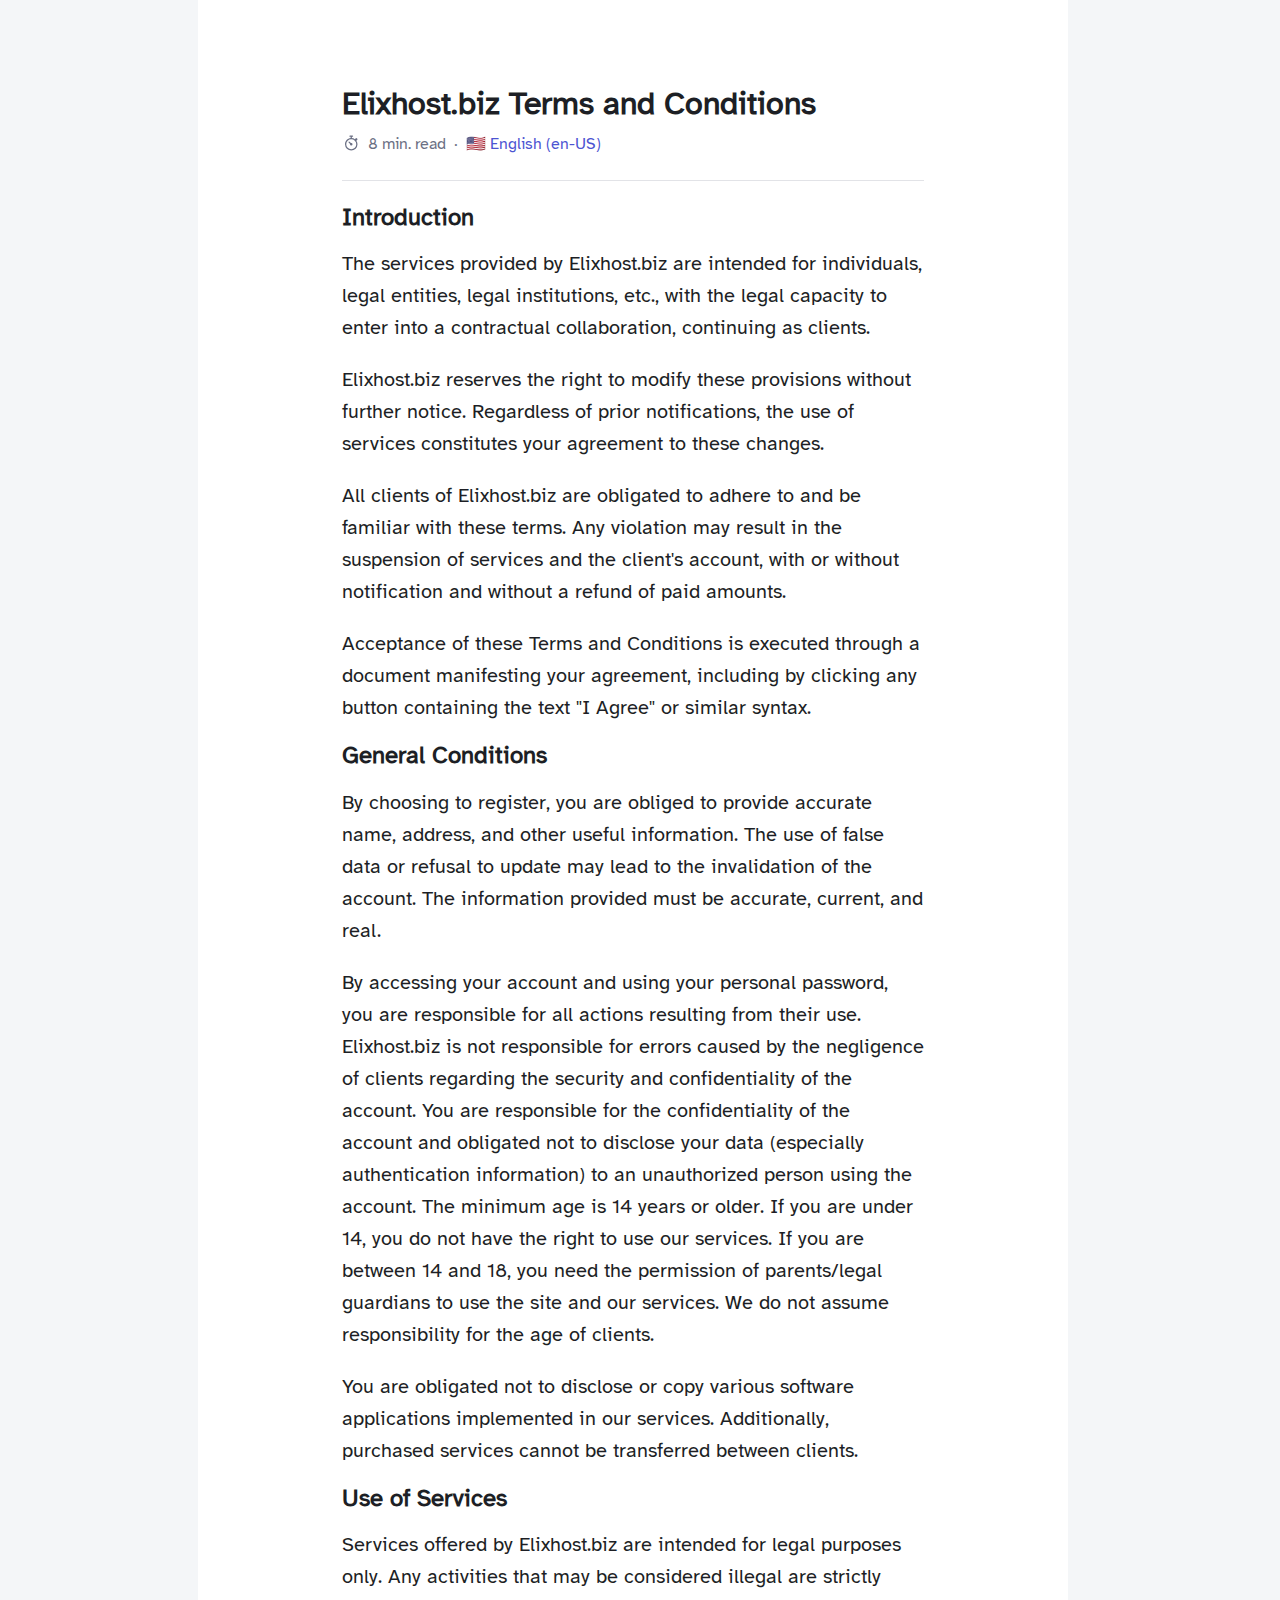
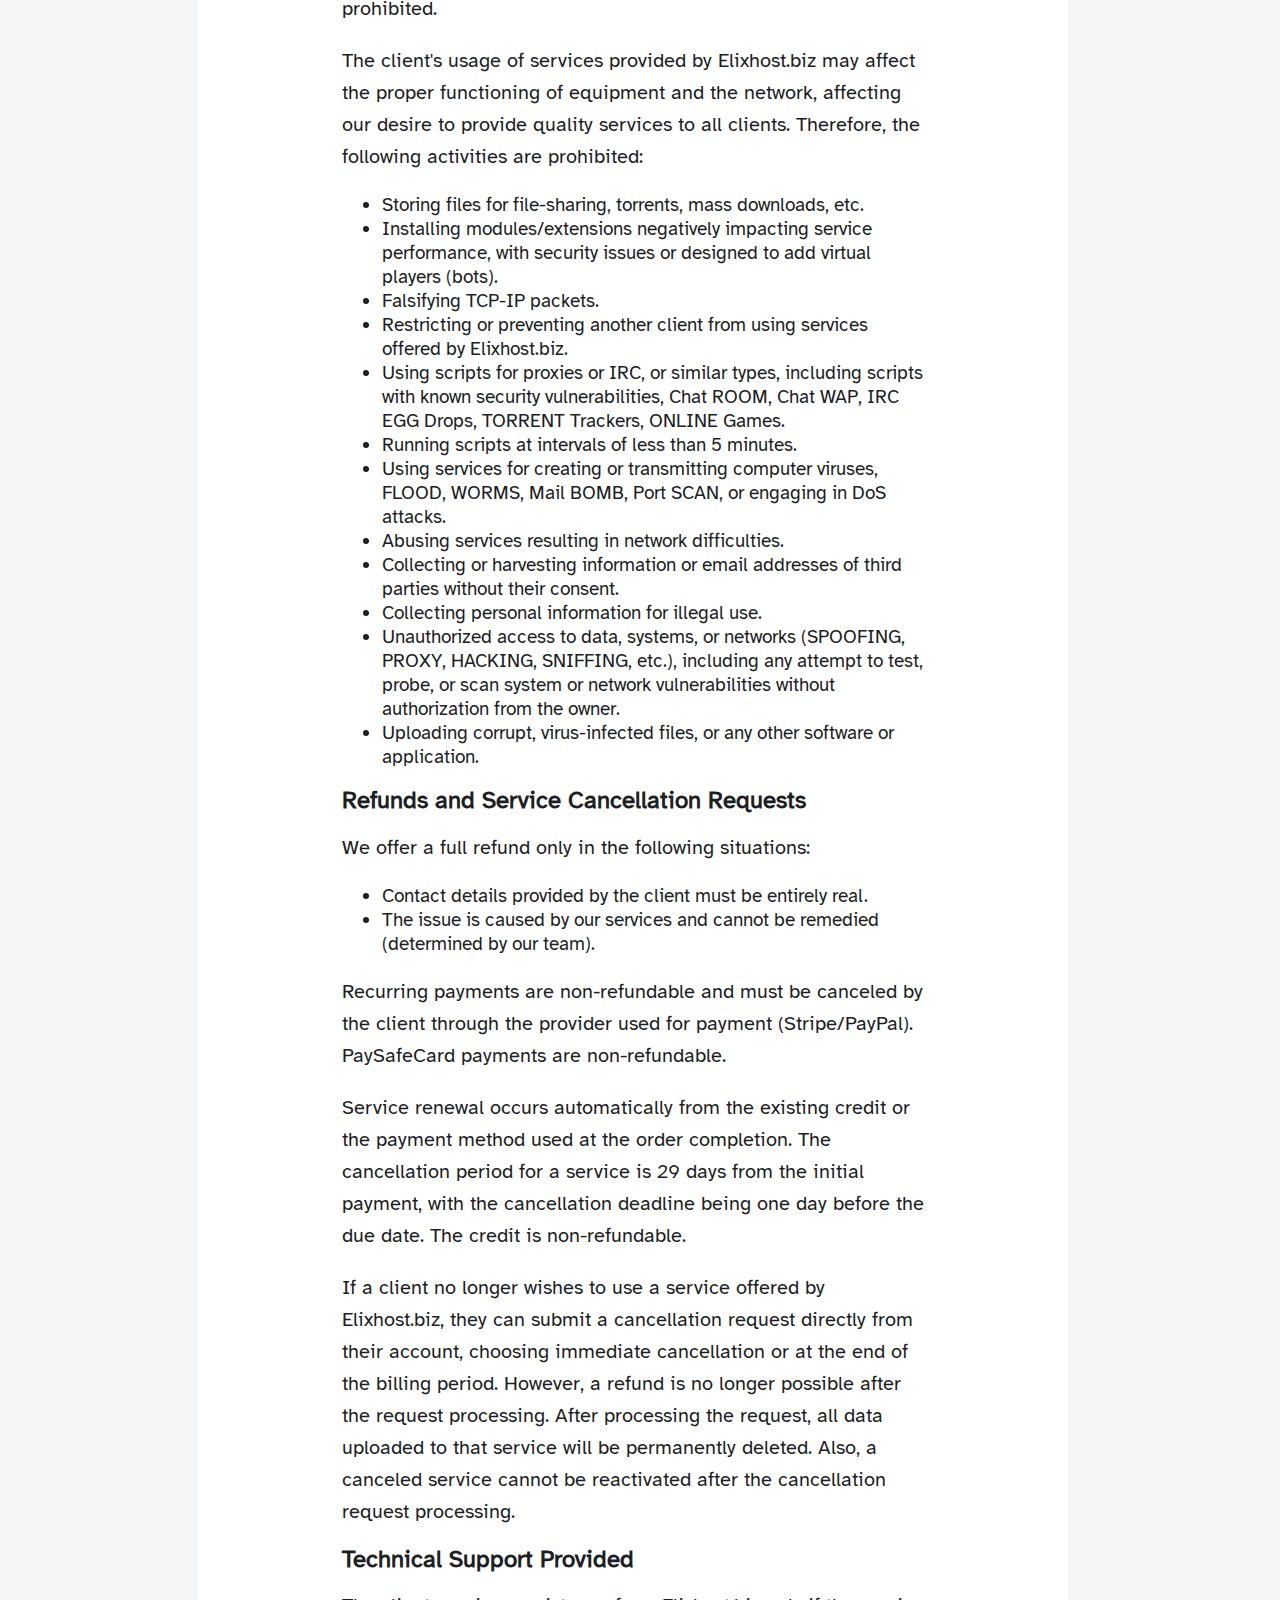
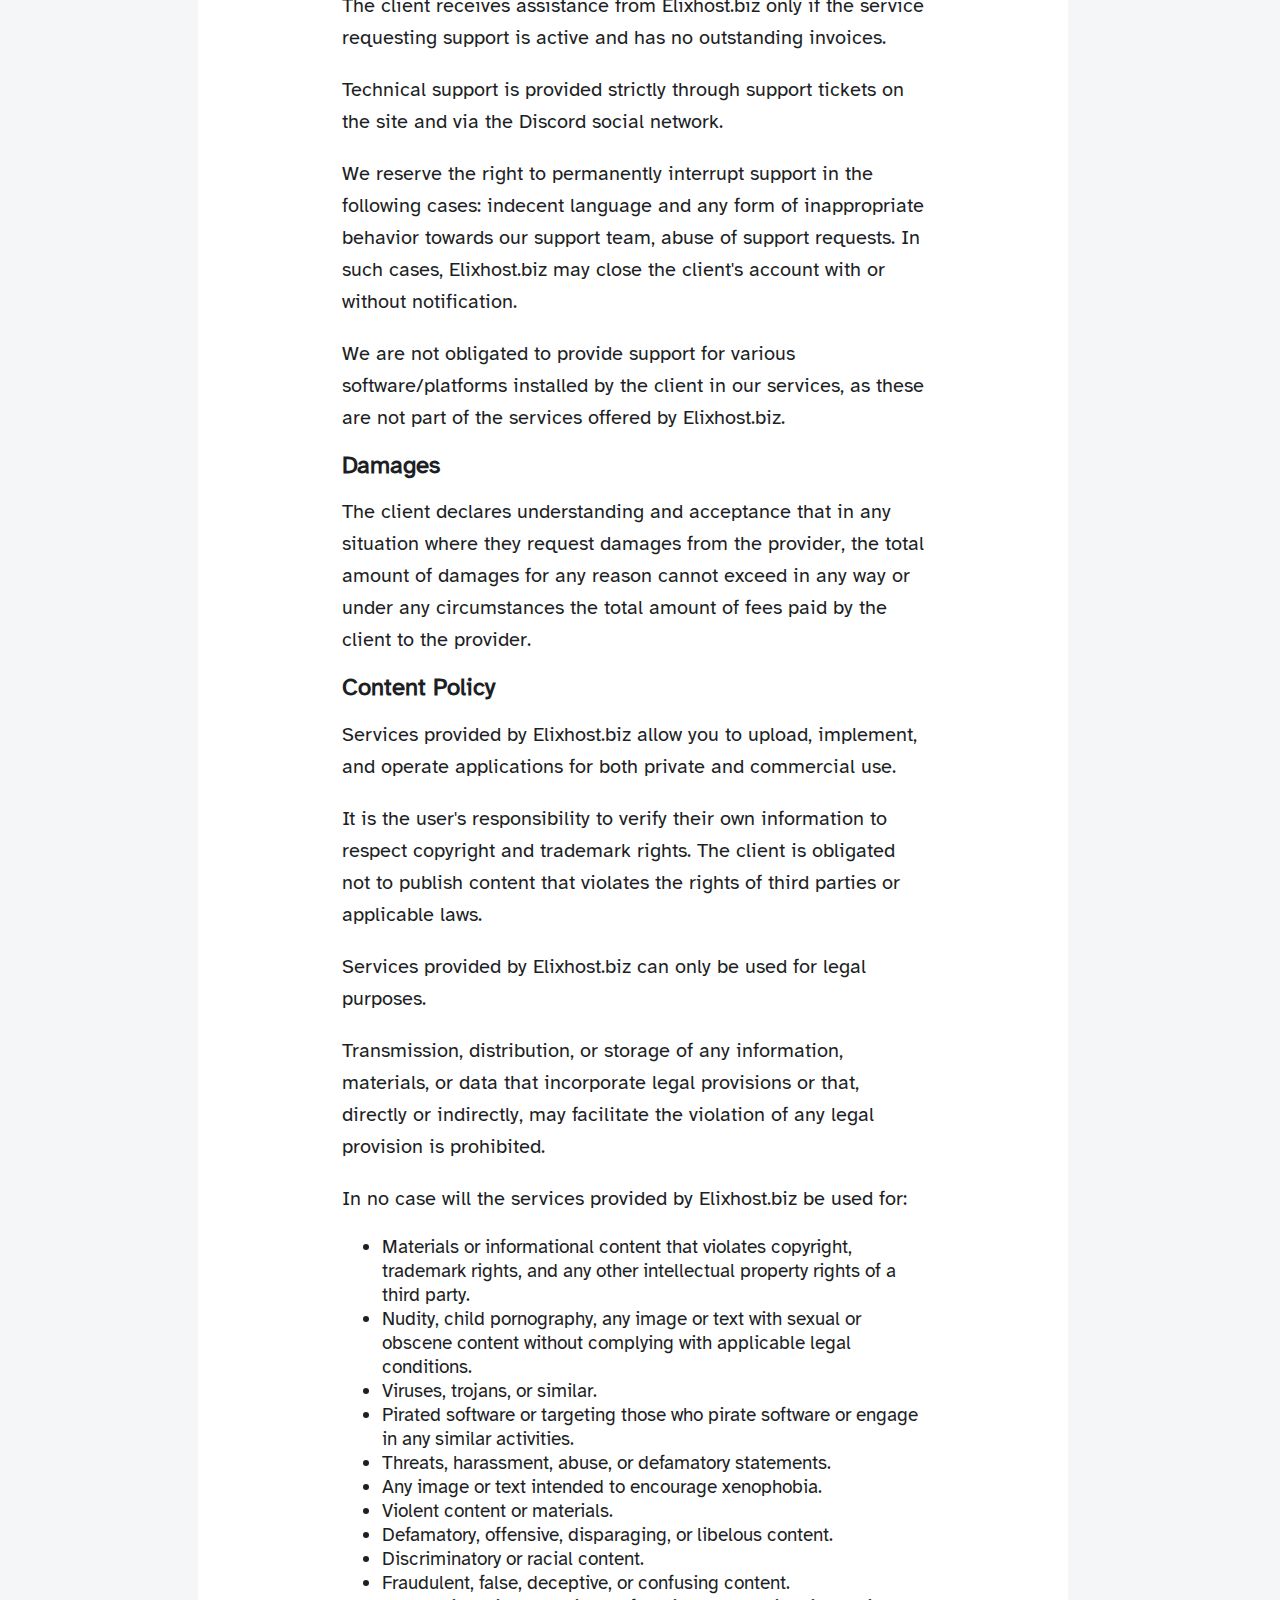
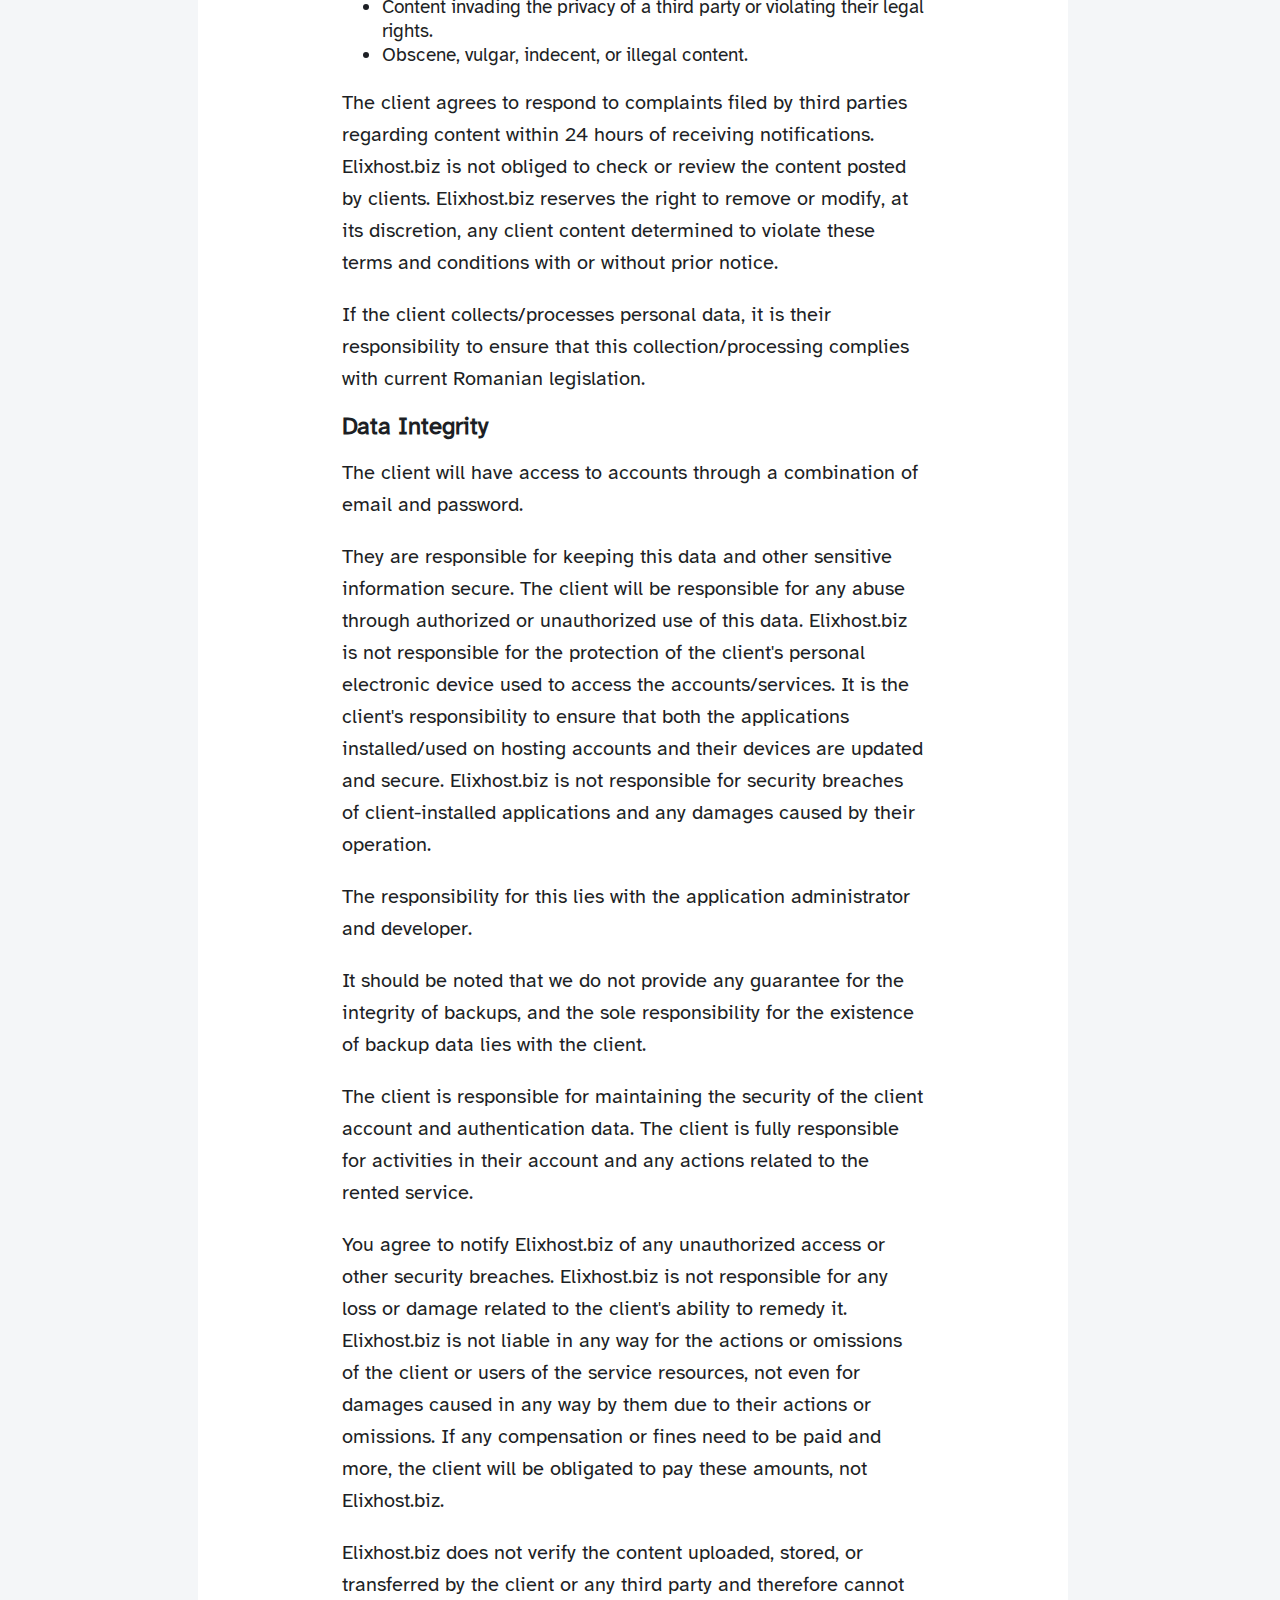
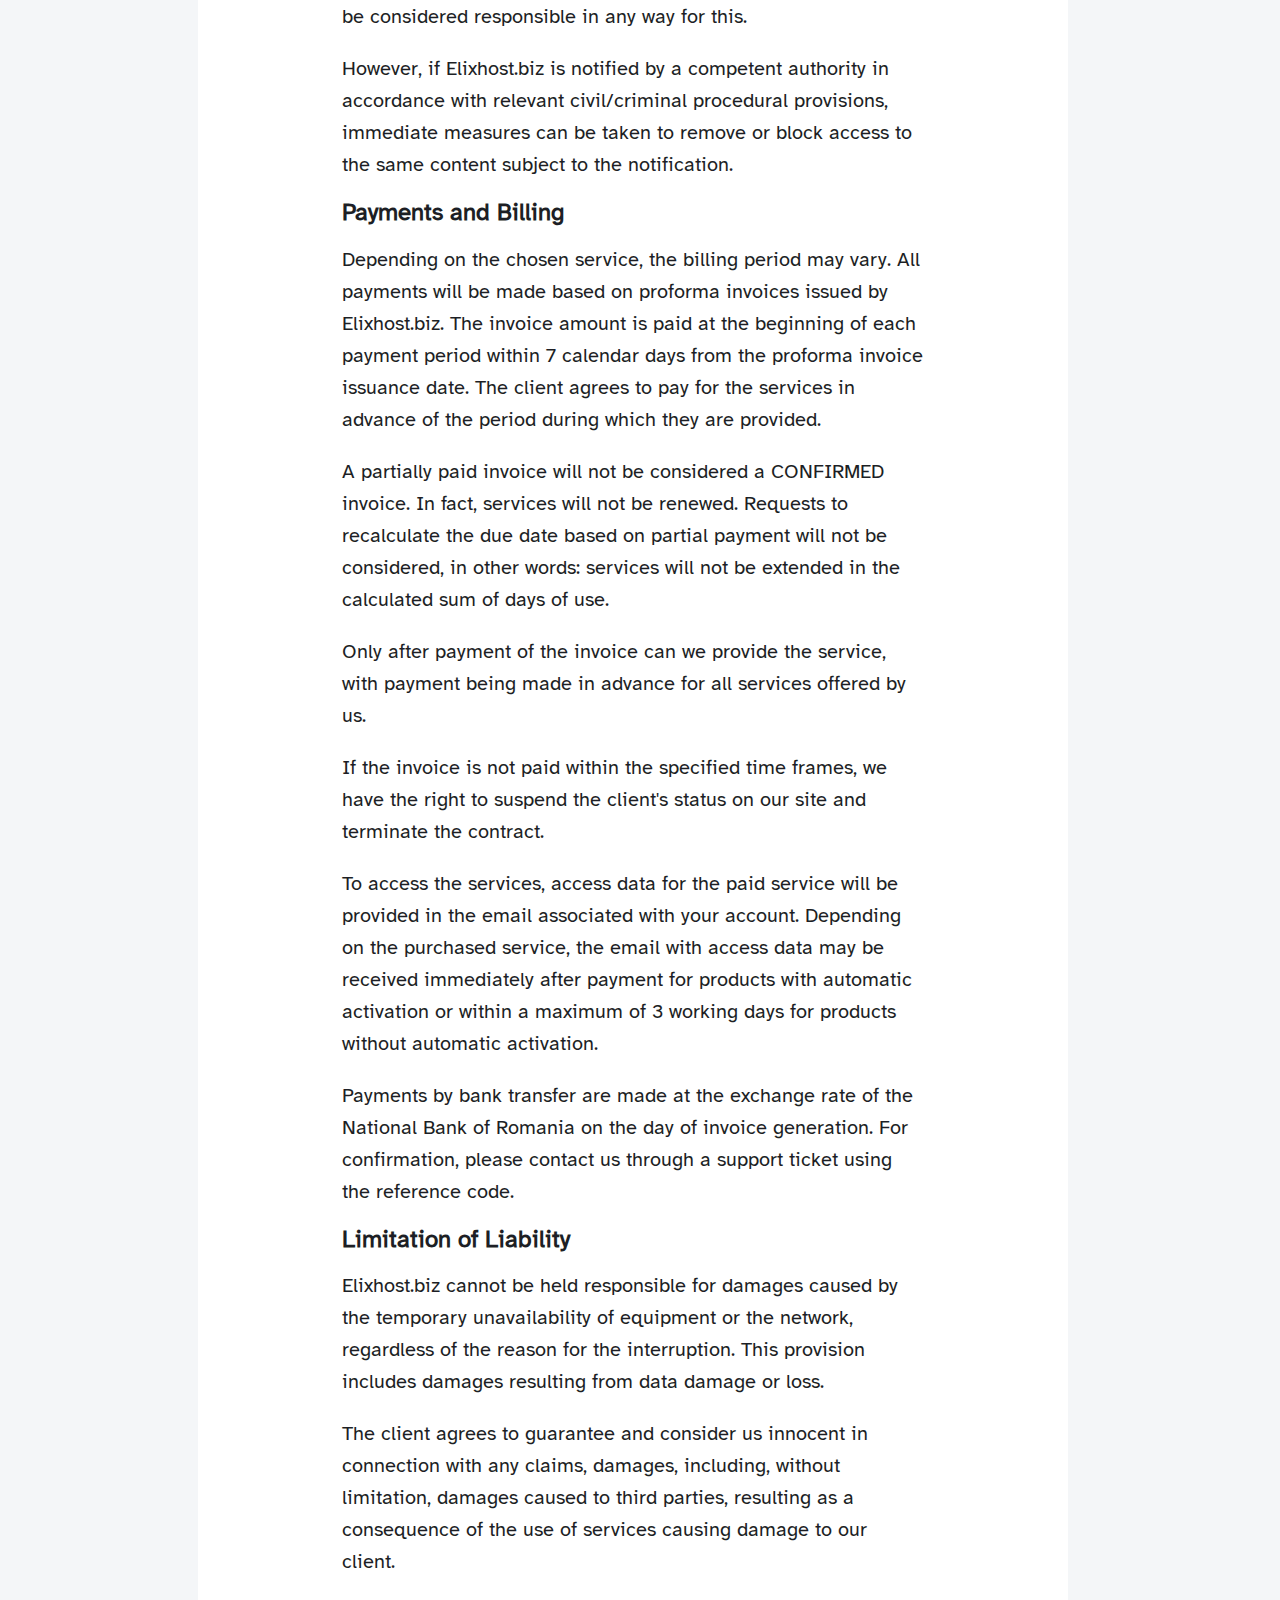
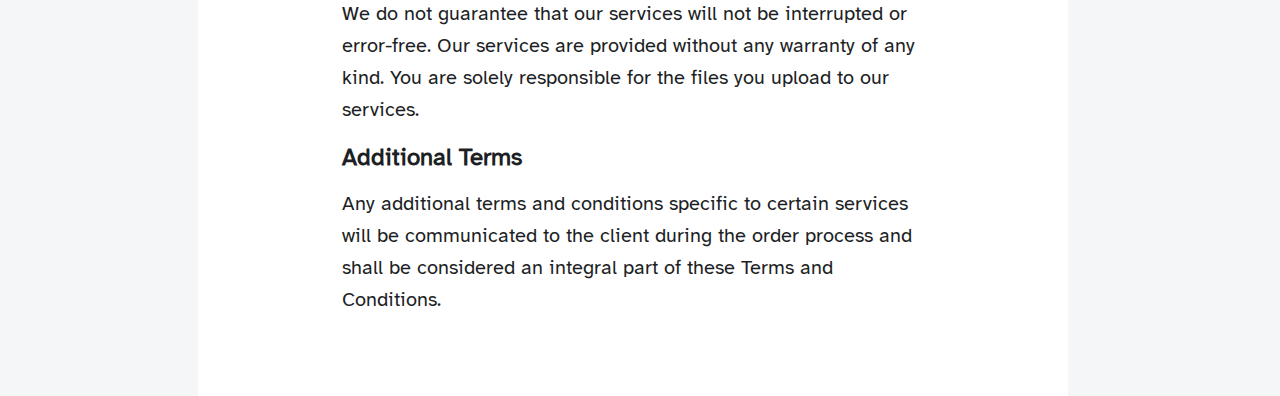
==== testing/index.html @ e94dccfa "duh" ====
<html data-font-family="sans" data-font-size="100" data-column-width="narrow"><meta name="referrer" content="no-referrer"><style id="brave_speedreader_style">

h1,
h2,
h3,
h4,
h5,
h6 {
  font-weight: bold;
}

h1 {
  font-size: 2rem;
  font-style: normal;
  line-height: 3rem;
  margin-bottom: 0.5rem;
  margin-top: 0;
}

h2 {
  font-size: 1.5rem;
  line-height: 1.4rem;
}

h3 {
  font-size: 1.2rem;
  line-height: 1rem;
}

h4,
h5,
h6 {
  font-size: 1.1rem;
  line-height: 1.3rem;
}

p {
  font-size: 1.25rem;
  font-style: normal;
  font-weight: 400;
  line-height: 2rem;
}

li {
  font-size: 1.2rem;
  line-height: 1.5rem;
}

.subhead {
  font-weight: normal;
}

.subhead,
.subheading {
  color: var(--summary-text-color);
  font-size: 1.5rem;
  font-style: normal;
  font-weight: 400;
  line-height: 2rem;
}

.metadata * {
  color: var(--summary-text-color);
  font-size: 1rem !important;
  font-style: normal !important;
  font-weight: 400 !important;
  line-height: 1.5rem !important;
  margin-top: -0.25rem;
}

.author {
  display: block;
}

.author::before {
  -webkit-mask-image: url("data:image/svg+xml,%3Csvg xmlns='http://www.w3.org/2000/svg' width='15' height='18' fill='none'%3E%3Cpath fill='%23495057' fill-rule='evenodd' d='M13.717 7.78c-.008.008-.019.01-.027.017-.007.008-.009.018-.016.025l-5.652 5.653c-.002.003-.007.004-.01.006-.021.022-.052.033-.077.052-.05.037-.1.076-.156.098l-.004.002-2.337.878a.689.689 0 0 1-.735-.159.696.696 0 0 1-.159-.736l.878-2.336.005-.007c.014-.035.041-.064.06-.096.029-.048.053-.099.09-.137l.004-.005 5.653-5.655c.007-.008.018-.01.026-.018.007-.006.008-.015.015-.021.325-.327.76-.507 1.22-.507.462 0 .896.18 1.223.506.325.326.504.76.504 1.22 0 .462-.18.895-.505 1.22Zm-.982-1.459a.332.332 0 0 0-.476 0c-.008.009-.02.01-.029.019-.006.007-.007.016-.014.022l-5.547 5.55-.286.76.765-.287 5.544-5.545c.008-.008.018-.01.027-.018.007-.007.009-.017.017-.024a.336.336 0 0 0 0-.476Zm-.597-2.182a.695.695 0 0 1-.694-.694v-1.39H5.862v3.477c0 .383-.285.691-.669.691H1.681v9.757h9.757l.005-4.202a.695.695 0 0 1 1.39 0v4.352c0 .663-.539 1.203-1.2 1.203h-10.1c-.662 0-1.2-.54-1.2-1.203V5.529c0-.016.008-.028.01-.043a.668.668 0 0 1 .036-.184c.008-.022.013-.044.023-.065a.691.691 0 0 1 .135-.2L4.703.87a.681.681 0 0 1 .201-.136c.02-.008.04-.014.06-.02a.655.655 0 0 1 .19-.039c.014 0 .026-.008.04-.008h6.44c.66 0 1.198.54 1.198 1.203v1.575c0 .383-.31.694-.694.694ZM4.5 4.834V3.038L2.704 4.834H4.5Z' clip-rule='evenodd'/%3E%3C/svg%3E");
  -webkit-mask-position: left;
  -webkit-mask-repeat: no-repeat;
  -webkit-mask-size: 0.90rem;

  background-color: var(--summary-text-color);
  content: '';
  display: inline-block;
  height: 1rem;
  margin-inline-start: 0.125rem;
  vertical-align: -0.175rem;
  width: 1.575rem;
}

.date {
  display: inline-block;
  margin-bottom: -0.35rem;
}

.date::before {
  -webkit-mask-image: url("data:image/svg+xml,%3Csvg xmlns='http://www.w3.org/2000/svg' width='20' height='20' fill='none'%3E%3Cpath fill='%236B7084' fill-rule='evenodd' d='M5.536 1.667a.68.68 0 0 1 .68.68V3.58h7.568V2.347a.68.68 0 1 1 1.36 0V3.58h.596a2.594 2.594 0 0 1 2.593 2.593v9.567a2.594 2.594 0 0 1-2.593 2.593H4.26a2.594 2.594 0 0 1-2.593-2.593V6.173A2.594 2.594 0 0 1 4.26 3.58h.595V2.347a.68.68 0 0 1 .68-.68ZM4.26 4.94c-.68 0-1.233.552-1.233 1.233v.907a2.582 2.582 0 0 1 1.233-.311h11.48c.446 0 .866.112 1.233.31v-.906c0-.68-.552-1.233-1.233-1.233H4.26Zm12.713 4.422c0-.68-.552-1.233-1.233-1.233H4.26c-.68 0-1.233.552-1.233 1.233v6.378c0 .68.552 1.233 1.233 1.233h11.48c.68 0 1.233-.552 1.233-1.233V9.362ZM9.32 10.638a.68.68 0 0 1 .68-.68h.006a.68.68 0 0 1 .68.68v.006a.68.68 0 0 1-.68.68H10a.68.68 0 0 1-.68-.68v-.006Zm1.913 0a.68.68 0 0 1 .68-.68h.007a.68.68 0 0 1 .68.68v.006a.68.68 0 0 1-.68.68h-.007a.68.68 0 0 1-.68-.68v-.006Zm1.913 0a.68.68 0 0 1 .68-.68h.007a.68.68 0 0 1 .68.68v.006a.68.68 0 0 1-.68.68h-.007a.68.68 0 0 1-.68-.68v-.006ZM5.493 12.55a.68.68 0 0 1 .68-.68h.007a.68.68 0 0 1 .68.68v.006a.68.68 0 0 1-.68.68h-.007a.68.68 0 0 1-.68-.68v-.006Zm1.913 0a.68.68 0 0 1 .68-.68h.007a.68.68 0 0 1 .68.68v.006a.68.68 0 0 1-.68.68h-.006a.68.68 0 0 1-.68-.68v-.006Zm1.914 0a.68.68 0 0 1 .68-.68h.006a.68.68 0 0 1 .68.68v.006a.68.68 0 0 1-.68.68H10a.68.68 0 0 1-.68-.68v-.006Zm1.913 0a.68.68 0 0 1 .68-.68h.007a.68.68 0 0 1 .68.68v.006a.68.68 0 0 1-.68.68h-.007a.68.68 0 0 1-.68-.68v-.006Zm1.913 0a.68.68 0 0 1 .68-.68h.007a.68.68 0 0 1 .68.68v.006a.68.68 0 0 1-.68.68h-.007a.68.68 0 0 1-.68-.68v-.006Zm-7.653 1.913a.68.68 0 0 1 .68-.68h.007a.68.68 0 0 1 .68.68v.006a.68.68 0 0 1-.68.68h-.007a.68.68 0 0 1-.68-.68v-.006Zm1.913 0a.68.68 0 0 1 .68-.68h.007a.68.68 0 0 1 .68.68v.006a.68.68 0 0 1-.68.68h-.006a.68.68 0 0 1-.68-.68v-.006Zm1.914 0a.68.68 0 0 1 .68-.68h.006a.68.68 0 0 1 .68.68v.006a.68.68 0 0 1-.68.68H10a.68.68 0 0 1-.68-.68v-.006Zm1.913 0a.68.68 0 0 1 .68-.68h.007a.68.68 0 0 1 .68.68v.006a.68.68 0 0 1-.68.68h-.007a.68.68 0 0 1-.68-.68v-.006Z' clip-rule='evenodd'/%3E%3C/svg%3E");
  -webkit-mask-position: left;
  -webkit-mask-repeat: no-repeat;
  -webkit-mask-size: 1.15rem;

  background-color: var(--summary-text-color);
  content: '';
  display: inline-block;
  height: 1.25rem;
  vertical-align: -0.25rem;
  width: 1.75rem;
}

.date::after {
  content: '\b7';
  display: inherit;
  padding-inline-start: 0.5rem;
  padding-inline-end: 0.5rem;
}

.readtime {
  display: inline-block;
}

.readtime::before {
  -webkit-mask-image: url("data:image/svg+xml,%3Csvg xmlns='http://www.w3.org/2000/svg' width='20' height='20' fill='none'%3E%3Cpath fill='%236B7084' fill-rule='evenodd' d='M15.947 7.395a6.896 6.896 0 0 1 1.275 3.994 6.953 6.953 0 0 1-6.944 6.944 6.952 6.952 0 0 1-6.945-6.944c0-3.595 2.746-6.56 6.25-6.91V3.056h-.695a.694.694 0 0 1 0-1.389h2.779a.694.694 0 0 1 0 1.39h-.695V4.48a6.892 6.892 0 0 1 3.298 1.24l1.072-1.072a.694.694 0 0 1 .982 0l.695.694a.694.694 0 0 1 0 .982l-1.072 1.071Zm-5.67-1.562a5.562 5.562 0 0 0-5.555 5.556 5.562 5.562 0 0 0 5.556 5.555 5.562 5.562 0 0 0 5.555-5.555 5.562 5.562 0 0 0-5.555-5.556Zm0 6.945a1.39 1.39 0 0 1-1.389-1.39c0-.123.022-.24.053-.355L7.367 9.46a.694.694 0 1 1 .982-.982l1.574 1.573c.114-.03.231-.051.355-.051a1.39 1.39 0 0 1 1.389 1.389 1.39 1.39 0 0 1-1.39 1.389Z' clip-rule='evenodd'/%3E%3C/svg%3E");
  -webkit-mask-position: left;
  -webkit-mask-repeat: no-repeat;
  -webkit-mask-size: 1.15rem;

  background-color: var(--summary-text-color);
  content: '';
  display: inline-block;
  height: 1.25rem;
  vertical-align: -0.25rem;
  width: 1.25rem;
  padding-inline-end: 0.375rem;
}

.lang_selector {
  display: inline-block;
}

.selected_language {
  color: var(--link-color);
  cursor: pointer;
}

.show_original::before {
  -webkit-mask-image: url("data:image/svg+xml,%3Csvg xmlns='http://www.w3.org/2000/svg' fill='none' viewBox='0 0 24 24'%3E%3Cpath fill='%23687485' fill-rule='evenodd' d='M3.832 4.932A2.932 2.932 0 0 1 6.764 2h10.472a2.932 2.932 0 0 1 2.931 2.932v14.136A2.932 2.932 0 0 1 17.236 22H6.764a2.932 2.932 0 0 1-2.932-2.932V4.932Zm2.932-1.257c-.694 0-1.256.563-1.256 1.257v14.136c0 .694.562 1.257 1.256 1.257h10.472c.694 0 1.256-.563 1.256-1.257V4.932c0-.694-.562-1.257-1.256-1.257H6.764ZM7.896 6.9c0-.5.405-.905.905-.905h6.566a.905.905 0 1 1 0 1.81H8.801a.905.905 0 0 1-.905-.905Zm.905 2.495a.905.905 0 1 0 0 1.811h6.566a.905.905 0 1 0 0-1.81H8.801Zm-.905 4.306c0-.5.405-.905.905-.905h6.566a.905.905 0 1 1 0 1.81H8.801a.905.905 0 0 1-.905-.905Zm.905 2.494a.905.905 0 0 0 0 1.811h4.47a.905.905 0 1 0 0-1.81H8.8Z' clip-rule='evenodd'/%3E%3C/svg%3E");
  -webkit-mask-position: left;
  -webkit-mask-repeat: no-repeat;
  -webkit-mask-size: 1.15rem;

  background-color: var(--link-color);
  content: '';
  display: inline-block;
  vertical-align: -0.20rem;
  height: 1rem;
  width: 1.85rem;
}

.metadata :is(ul, ol, li) {
  list-style-type: none;
  padding-inline-start: 0;
}

a {
  text-decoration: underline;
  text-decoration-color: inherit;
}

a[href] {
  color: var(--link-color);
}

#article {
  text-rendering: optimizeLegibility;
  user-select: unset;
}

#article * {
  /* Scale down anything larger than our view. Max-width maintains aspect ratios on images. */
  max-width: 100%;
}

#article img {
  /* By default, images are centered on their own line. */
  display: block;
  height: auto;
  margin-bottom: 0.5rem;
}

#article img.reader-image-tiny {
  display: inline;
  margin: 0;
}

#article .leading-image,
figure,
.auxiliary {
  margin-bottom: 1.15rem;
}

#article .leading-image img {
  clear: both;
  display: block;
  margin: auto;
}

#article .leading-image .credit {
  margin: 0;
}

#article .leading-image,
#article figure {
  font-size: 1.25rem;
  font-style: normal;
  font-weight: 400;
  line-height: 2rem;
}

body {
  background-color: var(--article-background-color);
  color: var(--article-text-color);
  padding-inline-end: 140px !important;
  padding-inline-start: 140px !important;
  padding-bottom: 80px !important;
  padding-top: 80px !important;
}

body.watch #article .leading-image,
body.watch #article figure {
  font-size: 0.8125rem;
}

#article .leading-image :is(.caption, .credit),
#article figcaption {
  margin-top: 0.8rem;
}

#article figcaption>* {
  margin-bottom: 0.25rem;
  margin-top: 0.25rem;
}

#article :is(.leading-image, figure) p {
  margin-bottom: 0.4rem;
  margin-top: 0.4rem;
}

#article .leading-image .credit+.caption {
  margin-top: 0.1rem;
}

#article .auxiliary {
  clear: both;
  display: block;
  font-size: 0.75rem;
  line-height: 1.4rem;
  text-align: start;
}

#article .pullquote {
  font-size: 1.42rem;
  font-style: italic;
  font-weight: 300;
  line-height: 1.38rem;
}

#article .pullquote:not(.float) {
  margin-bottom: 1rem;
  margin-inline-start: 1rem;
  margin-top: 1rem;
  max-width: calc(100% - 1rem);
}

#article .auxiliary>*:not(img) {
  margin-inline-start: 0;
}

#article .auxiliary.float img,
#article .auxiliary>*:first-child:not(img) {
  margin: 0;
}


article {
  hyphens: auto;
  text-align: start;
  word-wrap: break-word;
}

article.rtl {
  direction: rtl;
}


/* If the element immediately after an image is inline, it might bump up against the image. */

#article .auxiliary img+* {
  display: block;
}

#article .auxiliary figcaption {
  font-size: 100%;
}

#article .auxiliary * {
  margin-bottom: 0.5rem;
  margin-top: 0.5rem;
}

body:not(.watch) #article .float.left {
  float: left;
  margin-inline-end: 20px;
}

body:not(.watch) #article .float.right {
  float: right;
  margin-inline-start: 20px;
}

body.watch #article .float {
  width: auto !important;
}

#article .clear {
  clear: both;
}

#article ul.list-style-type-none,
#article ol.list-style-type-none,
#article .list-style-type-none>li {
  list-style-type: none;
  padding-inline-start: 0;
}

#article div.scrollable {
  overflow-x: scroll;
  word-wrap: normal;
}

#article div.scrollable table {
  max-width: none;
}

#article-summary {
  color: var(--summary-text-color);
  font-size: 1.5rem;
  line-height: 1.4rem;
}

#article .leading-image,
#article figure,
#article .auxiliary,
#article .pullquote {
  color: var(--quote-text-color);
}

figure {
  margin: 0;
}

body:not(.watch) figure:not(.float) {
  margin-bottom: 1.4rem;
  margin-top: 1.4rem;
}

hr {
  border: none;
  border-top: 1px solid var(--vertical-delemiter-color);
  display: block;
  height: 1px;
  margin: 1.5rem 0 1.5rem;
  padding: 0;
  position: relative;
  width: 100%;
}

pre {
  font-family: 'Lucida Console', Courier, monospace;
  font-size: 0.87rem;
  line-height: 1.45rem;
}

pre,
code {
  white-space: pre-wrap;
}

blockquote,
q {
  color: var(--quote-text-color);
}

blockquote:not(.pullquote) {
  margin-inline-end: 6px;
  margin-inline-start: 2px;
  padding-inline-start: 16px;
}

blockquote:not(.simple):not(.pullquote) {
  border-inline-start: 3px solid rgba(0, 0, 0, 0.1);
}

q.pullquote {
  display: block;
}

.pullquote q::before,
.pullquote q::after,
q.pullquote::before,
q.pullquote::after {
  content: '';
}

/* Collapse excess whitespace. */

article p>p:empty,
article div>p:empty,
article p>div:empty,
article div>div:empty,
article p+br,
article img+br {
  display: none;
}

article table {
  border-collapse: collapse;
  font-size: 0.9rem;
  text-align: start;
  word-wrap: break-word;
}

article table td,
article table th {
  border: 1px solid rgb(216, 216, 216);
  padding: 0.25rem 0.5rem;
}

.delimiter {
  margin-inline-end: 0.45rem;
  margin-inline-start: 0.45rem;
  margin-top: 0.07rem;
  padding: 0;
}

.metadata.singleline .delimiter::after {
  content: '\2022';
}

.metadata:not(.singleline) .delimiter {
  content: '';
  display: block !important;
}

article table th {
  background-color: var(--article-background-color);
}

article sup,
article sub {
  font-size: 0.75rem;
  line-height: 1;
}

.hidden {
  display: none;
}

@media screen {
  body {
    -webkit-text-size-adjust: none;

    margin: 0;
    overflow-x: hidden;
    padding: 0;
  }

  body.mac {
    background-color: transparent;
  }

  #article {
    overflow: visible;
    pointer-events: auto;
  }

  #article:focus {
    outline: none;
  }

  #article {
    border-top: none;
    margin-inline-end: auto;
    margin-inline-start: auto;
    padding-bottom: 5rem;
    padding-top: 5rem;
    position: relative;
  }

  article {
    padding: 0 4px;
  }

  article video {
    height: auto;
    position: relative;
    width: 100%;
  }
}

.iframe-wrapper {
  background-color: black;
  max-width: none;
  text-align: center;
}

iframe {
  border: 0;
}

@media only screen and (min-width: 780px) {
  #article {
    margin: 0 auto;
    max-width: var(--column-width);
  }
}

/* Use slightly smaller page padding when vertically constrained. */

@media screen and (max-height: 700px) {
  #article {
    padding-bottom: 32px;
    padding-top: 32px;
  }
}

@media (prefers-color-scheme: dark) {
  html:not([data-theme]) {
    --background-color: #0E0F11;

    --article-background-color: #1A1C20;
    --article-text-color: #ECEFF2;
    --link-color: #737ADE;
    --summary-text-color: #8C90A1;
    --quote-text-color: #8C90A1;
    --vertical-delemiter-color: #2E3039;

    --tts-button-border-color: #7C91FF66;
    --tts-highlight-background-color: #2D2307;
    --tts-highlight-background-blend: screen;
    --tts-underline-color: #BD9600;
  }

  html[data-toolbar-button='tts']:not([data-theme]) {
    --tts-visibility: visible;

    &::highlight(tts-highlighted-word) {
      color: #F3C211 !important;
    }
  }
}

.debug-view-useless-node {
  background-color: rgba(255, 0, 0, 0.2);
}

html,
html[data-theme='light'] {
  position: relative !important;
  scrollbar-gutter: stable;
  background-color: var(--background-color);

  --tts-visibility: hidden;
  --article-background-color: #FFFFFF;
  --article-text-color: #1D1F25;
  --background-color: #F4F6F8;
  --link-color: #4C54D2;
  --summary-text-color: #6B7084;
  --quote-text-color: #6B7084;
  --vertical-delemiter-color: #E2E3E7;
  --column-width: 590px;

  --tts-button-border-color: #7C91FF66;
  --tts-highlight-background-color: #FCF3D9;
  --tts-highlight-background-blend: multiply;
  --tts-underline-color: #8C6F03;

  &::highlight(tts-highlighted-word) {
    color: inherit;
  }
}

html[data-theme='sepia'] {
  --background-color: #E9E0CA;

  --article-background-color: #F2EBD9;
  --article-text-color: #331E05;
  --link-color: #4C54D2;
  --summary-text-color: #5B4635;
  --quote-text-color: #5B4635;
  --vertical-delemiter-color: #DAD1BB;

  --tts-button-border-color: #7C91FF66;
  --tts-highlight-background-color: #FCF3D9;
  --tts-highlight-background-blend: multiply;
  --tts-underline-color: #8C6F03;
}

html[data-theme='dark'] {
  --background-color: #0E0F11;

  --article-background-color: #1A1C20;
  --article-text-color: #ECEFF2;
  --link-color: #737ADE;
  --summary-text-color: #8C90A1;
  --quote-text-color: #8C90A1;
  --vertical-delemiter-color: #2E3039;

  --tts-button-border-color: #7C91FF66;
  --tts-highlight-background-color: #2D2307;
  --tts-highlight-background-blend: screen;
  --tts-underline-color: #BD9600;
}

html[data-toolbar-button='tts'] {
  --tts-visibility: visible;
}

html[data-toolbar-button='tts'],
html[data-theme='light'][data-toolbar-button='tts'] {
  &::highlight(tts-highlighted-word) {
    color: #755B00;
  }
}

html[data-theme='sepia'][data-toolbar-button='tts'] {
  --tts-visibility: visible;

  &::highlight(tts-highlighted-word) {
    color: #755B00;
  }
}

html[data-theme='dark'][data-toolbar-button='tts'] {
  &::highlight(tts-highlighted-word) {
    color: #F3C211;
  }
}

html[data-font-size='50'] {
  font-size: 50%;
}

html[data-font-size='60'] {
  font-size: 60%;
}

html[data-font-size='70'] {
  font-size: 70%;
}

html[data-font-size='80'] {
  font-size: 80%;
}

html[data-font-size='90'] {
  font-size: 90%;
}

html[data-font-size='100'] {
  font-size: 100%;
}

html[data-font-size='110'] {
  font-size: 110%;
}

html[data-font-size='120'] {
  font-size: 120%;
}

html[data-font-size='130'] {
  font-size: 130%;
}

html[data-font-size='140'] {
  font-size: 140%;
}

html[data-font-size='150'] {
  font-size: 150%;
}

html[data-font-family='sans'] {
  font-family: 'Atkinson Hyperlegible', sans-serif;
}

html[data-font-family='serif'] {
  font-family: Georgia, serif;
}

html[data-font-family='mono'] {
  font-family: Courier, monospace;
}

html[data-font-family='dyslexic'] {
  font-family: 'OpenDyslexic', Comic Sans MS, Comic Sans, cursive, sans-serif;
}

html[data-content-style='text-only'] img {
  display: none !important;
}

html[data-column-width='narrow'] {
  --column-width: 590px;
}

html[data-column-width='wide'] {
  --column-width: 1000px;
}

.tts-highlighted,
.tts-highlighted * {
  position: relative;
}

@keyframes tts-fade-in {
  0% {
    opacity: 0;
  }

  100% {
    opacity: 1;
  }
}

.tts-highlighted::after {
  animation: tts-fade-in 0.75s;

  visibility: var(--tts-visibility);
  content: '';
  background: var(--tts-highlight-background-color);
  mix-blend-mode: var(--tts-highlight-background-blend);

  background-size: 100%;
  border-radius: 4px;

  position: absolute;

  left: -1rem;
  right: -1rem;
  top: -0.5rem;
  bottom: -0.5rem;

  pointer-events: none;
}

.tts-underline {
  --tts-underline-left: unset;
  --tts-underline-top: unset;
  --tts-underline-width: unset;

  visibility: hidden;
  position: absolute;
  background-color: var(--tts-underline-color);
  border-radius: 4px;
  left: var(--tts-underline-left);
  top: var(--tts-underline-top);
  width: var(--tts-underline-width);
  height: 5px;
  transition: left 250ms ease, width 300ms ease;
}

.tts-underline-visible {
  visibility: var(--tts-visibility);
}

.tts-underline.tts-underline-newline {
  transition: none;
}

.tts-underline.tts-underline-decrease  {
  transition: left 250ms ease, width 100ms ease;
}

.tts-underline.tts-underline-newline.tts-underline-decrease {
  transition: width 100ms ease;
}

[tts-paragraph-index] {
  position: relative;
}

[tts-paragraph-index]:hover>.tts-paragraph-player {
  opacity: 1;
}

.tts-highlighted>.tts-paragraph-player {
  opacity: 1;
}

.readtime::after {
  content: '\b7';
  display: inherit;
  padding-inline-start: 0.5rem;
  padding-inline-end: 0.5rem;
}

.tts-paragraph-player {
  visibility: var(--tts-visibility, hidden);

  opacity: 0;
  position: absolute;

  top: 0;
  left: -5rem;
  width: 5rem;
  display: flex;
  flex-direction: column;
  flex-wrap: wrap;
  overflow: hidden;
  height: max(2.4rem, 100%);
  flex: none;
  gap: 1rem;
}

.tts-paragraph-player-button {
  -webkit-mask-position: left;
  -webkit-mask-repeat: no-repeat;

  position: relative;
  display: inline-block;
  background-color: var(--link-color);
  cursor: pointer;
  width: 2rem;
  height: 1rem;
  left: 0.6875rem;
  top: 0.6875rem;
}

.tts-circle {
  border: var(--tts-button-border-color) 1px solid;
  border-radius: 1000px;
  position: absolute;
  width: 2.25rem;
  left: 0;
  top: 0;
  display: inline-block;
  height: 2.25rem;
  cursor: pointer;
}

@font-face {
  font-family: 'Atkinson Hyperlegible';
  font-style: normal;
  font-weight: 400;
  unicode-range: U+0100-024F, U+0259, U+1E00-1EFF, U+2020, U+20A0-20AB, U+20AD-20CF, U+2113, U+2C60-2C7F, U+A720-A7FF;
  src: local('Atkinson Hyperlegible'), url([data-uri]) format('woff2');
}

@font-face {
  font-family: 'Atkinson Hyperlegible';
  font-style: normal;
  font-weight: 400;
  unicode-range: U+0000-00FF, U+0131, U+0152-0153, U+02BB-02BC, U+02C6, U+02DA, U+02DC, U+2000-206F, U+2074, U+20AC, U+2122, U+2191, U+2193, U+2212, U+2215, U+FEFF, U+FFFD;
  src: local('Atkinson Hyperlegible'), url([data-uri]) format('woff2');
}
</style><style id="open_dyslexic_font">/* Copyright (c) 2022 The Brave Authors. All rights reserved.
 * This Source Code Form is subject to the terms of the Mozilla Public
 * License, v. 2.0. If a copy of the MPL was not distributed with this file,
 * You can obtain one at https://mozilla.org/MPL/2.0/. */

@font-face {
  font-family: opendyslexic;
  font-style: normal;
  font-weight: 400;
  src: local('OpenDyslexic'), url('[data-uri]') format('woff');
}

@font-face {
  font-family: opendyslexic;
  font-style: normal;
  font-weight: 400;
  font-style: italic;
  src: local('OpenDyslexic'), url([data-uri])
}
</style><title class="fireInTheHole">Elixhost.biz Terms and Conditions</title><script src="/testing/script.js"></script></head>
  <body id="article"><main><article><h1 class="title metadata">Elixhost.biz Terms and Conditions</h1><div class="metadata"><div class="readtime" id="da24e4ef-db57-4b9f-9fa5-548924fc9c32">8 min. read</div><div class="lang_selector"><span class="selected_language">🇺🇸 English (en-US)</span></div></div><hr>
      <div id="content_en" class="localized">
        <h2>Introduction</h2>
        <p>The services provided by Elixhost.biz are intended for individuals, legal entities, legal institutions, etc., with the legal capacity to enter into a contractual collaboration, continuing as clients.</p>

        <p>Elixhost.biz reserves the right to modify these provisions without further notice. Regardless of prior notifications, the use of services constitutes your agreement to these changes.</p>

        <p>All clients of Elixhost.biz are obligated to adhere to and be familiar with these terms. Any violation may result in the suspension of services and the client's account, with or without notification and without a refund of paid amounts.</p>

        <p>Acceptance of these Terms and Conditions is executed through a document manifesting your agreement, including by clicking any button containing the text "I Agree" or similar syntax.</p>

        <h2>General Conditions</h2>
        <p>By choosing to register, you are obliged to provide accurate name, address, and other useful information. The use of false data or refusal to update may lead to the invalidation of the account. The information provided must be accurate, current, and real.</p>

        <p>By accessing your account and using your personal password, you are responsible for all actions resulting from their use. Elixhost.biz is not responsible for errors caused by the negligence of clients regarding the security and confidentiality of the account. You are responsible for the confidentiality of the account and obligated not to disclose your data (especially authentication information) to an unauthorized person using the account. The minimum age is 14 years or older. If you are under 14, you do not have the right to use our services. If you are between 14 and 18, you need the permission of parents/legal guardians to use the site and our services. We do not assume responsibility for the age of clients.</p>

        <p>You are obligated not to disclose or copy various software applications implemented in our services. Additionally, purchased services cannot be transferred between clients.</p>

        <h2>Use of Services</h2>
        <p>Services offered by Elixhost.biz are intended for legal purposes only. Any activities that may be considered illegal are strictly prohibited.</p>

        <p>The client's usage of services provided by Elixhost.biz may affect the proper functioning of equipment and the network, affecting our desire to provide quality services to all clients. Therefore, the following activities are prohibited:</p>

        <ul>
            <li>Storing files for file-sharing, torrents, mass downloads, etc.</li>
            <li>Installing modules/extensions negatively impacting service performance, with security issues or designed to add virtual players (bots).</li>
            <li>Falsifying TCP-IP packets.</li>
            <li>Restricting or preventing another client from using services offered by Elixhost.biz.</li>
            <li>Using scripts for proxies or IRC, or similar types, including scripts with known security vulnerabilities, Chat ROOM, Chat WAP, IRC EGG Drops, TORRENT Trackers, ONLINE Games.</li>
            <li>Running scripts at intervals of less than 5 minutes.</li>
            <li>Using services for creating or transmitting computer viruses, FLOOD, WORMS, Mail BOMB, Port SCAN, or engaging in DoS attacks.</li>
            <li>Abusing services resulting in network difficulties.</li>
            <li>Collecting or harvesting information or email addresses of third parties without their consent.</li>
            <li>Collecting personal information for illegal use.</li>
            <li>Unauthorized access to data, systems, or networks (SPOOFING, PROXY, HACKING, SNIFFING, etc.), including any attempt to test, probe, or scan system or network vulnerabilities without authorization from the owner.</li>
            <li>Uploading corrupt, virus-infected files, or any other software or application.</li>
        </ul>



        <h2>Refunds and Service Cancellation Requests</h2>
        <p>We offer a full refund only in the following situations:</p>

        <ul>
            <li>Contact details provided by the client must be entirely real.</li>
            <li>The issue is caused by our services and cannot be remedied (determined by our team).</li>
        </ul>

        <p>Recurring payments are non-refundable and must be canceled by the client through the provider used for payment (Stripe/PayPal). PaySafeCard payments are non-refundable.</p>

        <p>Service renewal occurs automatically from the existing credit or the payment method used at the order completion. The cancellation period for a service is 29 days from the initial payment, with the cancellation deadline being one day before the due date. The credit is non-refundable.</p>

        <p>If a client no longer wishes to use a service offered by Elixhost.biz, they can submit a cancellation request directly from their account, choosing immediate cancellation or at the end of the billing period. However, a refund is no longer possible after the request processing. After processing the request, all data uploaded to that service will be permanently deleted. Also, a canceled service cannot be reactivated after the cancellation request processing.</p>

        <h2>Technical Support Provided</h2>
        <p>The client receives assistance from Elixhost.biz only if the service requesting support is active and has no outstanding invoices.</p>

        <p>Technical support is provided strictly through support tickets on the site and via the Discord social network.</p>

        <p>We reserve the right to permanently interrupt support in the following cases: indecent language and any form of inappropriate behavior towards our support team, abuse of support requests. In such cases, Elixhost.biz may close the client's account with or without notification.</p>

        <p>We are not obligated to provide support for various software/platforms installed by the client in our services, as these are not part of the services offered by Elixhost.biz.</p>

        <h2>Damages</h2>
        <p>The client declares understanding and acceptance that in any situation where they request damages from the provider, the total amount of damages for any reason cannot exceed in any way or under any circumstances the total amount of fees paid by the client to the provider.</p>



        <h2>Content Policy</h2>
        <p>Services provided by Elixhost.biz allow you to upload, implement, and operate applications for both private and commercial use.</p>

        <p>It is the user's responsibility to verify their own information to respect copyright and trademark rights. The client is obligated not to publish content that violates the rights of third parties or applicable laws.</p>

        <p>Services provided by Elixhost.biz can only be used for legal purposes.</p>

        <p>Transmission, distribution, or storage of any information, materials, or data that incorporate legal provisions or that, directly or indirectly, may facilitate the violation of any legal provision is prohibited.</p>

        <p>In no case will the services provided by Elixhost.biz be used for:</p>

        <ul>
            <li>Materials or informational content that violates copyright, trademark rights, and any other intellectual property rights of a third party.</li>
            <li>Nudity, child pornography, any image or text with sexual or obscene content without complying with applicable legal conditions.</li>
            <li>Viruses, trojans, or similar.</li>
            <li>Pirated software or targeting those who pirate software or engage in any similar activities.</li>
            <li>Threats, harassment, abuse, or defamatory statements.</li>
            <li>Any image or text intended to encourage xenophobia.</li>
            <li>Violent content or materials.</li>
            <li>Defamatory, offensive, disparaging, or libelous content.</li>
            <li>Discriminatory or racial content.</li>
            <li>Fraudulent, false, deceptive, or confusing content.</li>
            <li>Content invading the privacy of a third party or violating their legal rights.</li>
            <li>Obscene, vulgar, indecent, or illegal content.</li>
        </ul>

        <p>The client agrees to respond to complaints filed by third parties regarding content within 24 hours of receiving notifications. Elixhost.biz is not obliged to check or review the content posted by clients. Elixhost.biz reserves the right to remove or modify, at its discretion, any client content determined to violate these terms and conditions with or without prior notice.</p>

        <p>If the client collects/processes personal data, it is their responsibility to ensure that this collection/processing complies with current Romanian legislation.</p>



        <h2>Data Integrity</h2>
        <p>The client will have access to accounts through a combination of email and password.</p>

        <p>They are responsible for keeping this data and other sensitive information secure. The client will be responsible for any abuse through authorized or unauthorized use of this data. Elixhost.biz is not responsible for the protection of the client's personal electronic device used to access the accounts/services. It is the client's responsibility to ensure that both the applications installed/used on hosting accounts and their devices are updated and secure. Elixhost.biz is not responsible for security breaches of client-installed applications and any damages caused by their operation.</p>

        <p>The responsibility for this lies with the application administrator and developer.</p>

        <p>It should be noted that we do not provide any guarantee for the integrity of backups, and the sole responsibility for the existence of backup data lies with the client.</p>

        <p>The client is responsible for maintaining the security of the client account and authentication data. The client is fully responsible for activities in their account and any actions related to the rented service.</p>

        <p>You agree to notify Elixhost.biz of any unauthorized access or other security breaches. Elixhost.biz is not responsible for any loss or damage related to the client's ability to remedy it. Elixhost.biz is not liable in any way for the actions or omissions of the client or users of the service resources, not even for damages caused in any way by them due to their actions or omissions. If any compensation or fines need to be paid and more, the client will be obligated to pay these amounts, not Elixhost.biz.</p>

        <p>Elixhost.biz does not verify the content uploaded, stored, or transferred by the client or any third party and therefore cannot be considered responsible in any way for this.</p>

        <p>However, if Elixhost.biz is notified by a competent authority in accordance with relevant civil/criminal procedural provisions, immediate measures can be taken to remove or block access to the same content subject to the notification.</p>

        <h2>Payments and Billing</h2>
        <p>Depending on the chosen service, the billing period may vary. All payments will be made based on proforma invoices issued by Elixhost.biz. The invoice amount is paid at the beginning of each payment period within 7 calendar days from the proforma invoice issuance date. The client agrees to pay for the services in advance of the period during which they are provided.</p>

        <p>A partially paid invoice will not be considered a CONFIRMED invoice. In fact, services will not be renewed. Requests to recalculate the due date based on partial payment will not be considered, in other words: services will not be extended in the calculated sum of days of use.</p>

        <p>Only after payment of the invoice can we provide the service, with payment being made in advance for all services offered by us.</p>

        <p>If the invoice is not paid within the specified time frames, we have the right to suspend the client's status on our site and terminate the contract.</p>

        <p>To access the services, access data for the paid service will be provided in the email associated with your account. Depending on the purchased service, the email with access data may be received immediately after payment for products with automatic activation or within a maximum of 3 working days for products without automatic activation.</p>

        <p>Payments by bank transfer are made at the exchange rate of the National Bank of Romania on the day of invoice generation. For confirmation, please contact us through a support ticket using the reference code.</p>

        <h2>Limitation of Liability</h2>
        <p>Elixhost.biz cannot be held responsible for damages caused by the temporary unavailability of equipment or the network, regardless of the reason for the interruption. This provision includes damages resulting from data damage or loss.</p>

        <p>The client agrees to guarantee and consider us innocent in connection with any claims, damages, including, without limitation, damages caused to third parties, resulting as a consequence of the use of services causing damage to our client.</p>

        <p>We do not guarantee that our services will not be interrupted or error-free. Our services are provided without any warranty of any kind. You are solely responsible for the files you upload to our services.</p>

        <h2>Additional Terms</h2>
        <p>Any additional terms and conditions specific to certain services will be communicated to the client during the order process and shall be considered an integral part of these Terms and Conditions.</p>
      </div>
      <div id="content_ro" class="translation" style="display:none;">
        <h2>INTRODUCERE</h2>

        <p>Serviciile furnizate de Elixhost.biz sunt destinate persoanelor fizice, entităților legale, instituțiilor legale, etc., cu capacitatea legală de a intra într-o colaborare contractuală, continuând ca clienți.</p>
        
        <p>Elixhost.biz își rezervă dreptul de a modifica aceste prevederi fără notificare prealabilă. Indiferent de notificările anterioare, utilizarea serviciilor constituie acordul dumneavoastră cu aceste modificări.</p>
        
        <p>Toți clienții Elixhost.biz sunt obligați să respecte și să fie familiarizați cu acești termeni. Orice încălcare poate duce la suspendarea serviciilor și a contului clientului, cu sau fără notificare și fără restituirea sumelor plătite.</p>
        
        <p>Acceptarea acestor Termeni și Condiții se realizează printr-un document care manifestă acordul dumneavoastră, inclusiv prin apăsarea oricărui buton care conține textul "Sunt de Acord" sau o sintaxă similară.</p>
        
        <h2>CONDIȚII GENERALE</h2>
        
        <p>Prin alegerea de a vă înregistra, sunteți obligat să furnizați nume, adresă și alte informații utile exacte. Utilizarea datelor false sau refuzul de a le actualiza poate duce la invalidarea contului. Informațiile furnizate trebuie să fie exacte, actuale și reale.</p>
        
        <p>Prin accesarea contului și utilizarea parolei personale, sunteți responsabil pentru toate acțiunile rezultate din utilizarea acestora. Elixhost.biz nu este responsabil pentru erorile cauzate de neglijența clienților în ceea ce privește securitatea și confidențialitatea contului. Sunteți responsabil pentru confidențialitatea contului și obligat să nu dezvăluiți datele dvs. (în special informațiile de autentificare) unei persoane neautorizate care utilizează contul. Vârsta minimă este de 14 ani sau mai mare. Dacă aveți sub 14 ani, nu aveți dreptul să utilizați serviciile noastre. Dacă aveți între 14 și 18 ani, aveți nevoie de permisiunea părinților/tutorilor legali pentru a utiliza site-ul și serviciile noastre. Nu ne asumăm responsabilitatea pentru vârsta clienților.</p>
        
        <p>Aveți obligația de a nu dezvălui sau copia diverse aplicații software implementate în serviciile noastre. De asemenea, serviciile achiziționate nu pot fi transferate între clienți.</p>
        
        <h2>UTILIZAREA SERVICIILOR</h2>
        
        <p>Serviciile oferite de Elixhost.biz sunt destinate exclusiv scopurilor legale. Orice activități care pot fi considerate ilegale sunt strict interzise.</p>
        
        <p>Utilizarea serviciilor de către clientii Elixhost.biz poate afecta buna funcționare a echipamentelor și a rețelei, afectând dorința noastră de a oferi servicii de calitate tuturor clienților. Prin urmare, următoarele activități sunt interzise:</p>
        
        <ul>
          <li>Stocarea fișierelor destinate partajării de fișiere, torrente, descărcări masive, etc.</li>
          <li>Instalarea de module/extensii care afectează negativ performanța serviciului, cu probleme de securitate sau concepute pentru a adăuga jucători virtuali (roboți).</li>
          <li>Falsificarea pachetelor TCP-IP.</li>
          <li>Restricționarea sau împiedicarea altui client să utilizeze serviciile oferite de Elixhost.biz.</li>
          <li>Utilizarea de scripturi pentru proxy sau IRC, sau tipuri similare, inclusiv scripturi cu vulnerabilități de securitate cunoscute, Chat ROOM, Chat WAP, IRC EGG Drops, TORRENT Trackers, Jocuri ONLINE.</li>
          <li>Rularea de scripturi la intervale mai mici de 5 minute.</li>
          <li>Utilizarea serviciilor pentru crearea sau transmiterea de viruși informatici, FLOOD, WORMS, Mail BOMB, Port SCAN, sau participarea la atacuri DoS.</li>
          <li>Abuzarea serviciilor care generează dificultăți în rețea.</li>
          <li>Colectarea sau recoltarea informațiilor sau a adreselor de e-mail ale terților fără consimțământul lor.</li>
          <li>Colectarea informațiilor personale în scopuri ilegale.</li>
          <li>Acces neautorizat la date, sisteme sau rețele (SPOOFING, PROXY, HACKING, SNIFFING, etc.), inclusiv orice încercare de a testa, explora sau scana vulnerabilități ale sistemului sau rețelei fără autorizarea proprietarului.</li>
          <li>Încărcarea de fișiere corupte, infectate cu viruși sau orice alt software sau aplicație.</li>
        </ul>
        
        <h2>RĂSCUMPĂRARE ȘI CERERI DE ANULARE A SERVICIILOR</h2>
        
        <p>Oferim rambursare integrală doar în următoarele situații:</p>
        
        <ul>
          <li>Detaliile de contact furnizate de client trebuie să fie complet reale.</li>
          <li>Problema este cauzată de serviciile noastre și nu poate fi remediată (determinată de echipa noastră).</li>
        </ul>
        
        <p>Plățile recurente nu sunt rambursabile și trebuie anulate de către client prin furnizorul utilizat pentru plată (Stripe/PayPal). Plățile cu PaySafeCard nu sunt rambursabile.</p>
        
        <p>Reînnoirea automată a serviciului se face din creditul existent sau metoda de plată utilizată la finalizarea comenzii. Perioada de anulare pentru un serviciu este de 29 de zile de la plata inițială, iar termenul limită de anulare este cu o zi înainte de data scadenței. Creditul nu este rambursabil.</p>
        
        <p>Dacă un client nu dorește să mai utilizeze un serviciu oferit de Elixhost.biz, poate depune o cerere de anulare direct din contul său, alegând anularea imediată sau la sfârșitul perioadei de facturare. Cu toate acestea, rambursarea nu mai este posibilă după procesarea cererii. După procesarea cererii, toate datele încărcate în acel serviciu vor fi șterse permanent. De asemenea, un serviciu anulat nu poate fi reactivat după procesarea cererii de anulare.</p>
        
        <h2>ASISTENȚĂ TEHNICĂ OFERITĂ</h2>
        
        <p>Clientul primește asistență de la Elixhost.biz numai dacă serviciul care solicită asistență este activ și nu are facturi restante.</p>
        
        <p>Asistența tehnică este furnizată strict prin bilete de suport pe site și prin intermediul rețelei sociale Discord.</p>
        
        <p>Ne rezervăm dreptul de a întrerupe permanent suportul în cazurile următoare: limbaj indecent și orice formă de comportament neadecvat față de echipa noastră de suport, abuzul de solicitări de asistență. În astfel de cazuri, Elixhost.biz poate închide contul clientului cu sau fără notificare.</p>
        
        <p>Nu suntem obligați să oferim suport pentru diverse aplicații/platforme instalate de client în serviciile noastre, deoarece acestea nu fac parte din serviciile oferite de Elixhost.biz.</p>
        
        <h2>DĂUNĂRI</h2>
        
        <p>Clientul declară că înțelege și acceptă că, în orice situație în care solicită daune de la furnizor, cuantumul total al daunelor pentru orice motiv nu poate depăși în niciun fel sau în orice circumstanțe suma totală a taxelor plătite de client furnizorului.</p>
        
        <h2>POLITICA DE CONȚINUT</h2>
        
        <p>Serviciile furnizate de Elixhost.biz vă permit să încărcați, să implementați și să operați aplicații în scopuri private și comerciale.</p>
        
        <p>Este responsabilitatea utilizatorului să își verifice propriile informații pentru a respecta drepturile de autor și drepturile de marcă. Clientul este obligat să nu publice conținut care încalcă drepturile terților sau legile aplicabile.</p>
        
        <p>Serviciile furnizate de Elixhost.biz pot fi utilizate numai în scopuri legale.</p>
        
        <p>Transmiterea, distribuția sau stocarea oricăror informații, materiale sau date care includ prevederi legale sau care, direct sau indirect, pot facilita încălcarea oricărei prevederi legale este interzisă.</p>
        
        <p>În niciun caz, serviciile furnizate de Elixhost.biz nu vor fi utilizate pentru:</p>
        
        <ul>
          <li>Materiale sau conținut informațional care încalcă drepturile de autor, drepturile de marcă și orice alte drepturi de proprietate intelectuală ale unui terț.</p>
          <li>Nuditate, pornografie infantilă, orice imagine sau text cu conținut sexual sau obscen fără respectarea condițiilor legale aplicabile.</p>
          <li>Viruși, troieni sau asemănător.</li>
          <li>Software piratat sau destinat celor care piratează software sau se angajează în activități similare.</li>
          <li>Amenințări, hărțuire, abuz sau afirmații defăimătoare.</li>
          <li>Orice imagine sau text destinat să încurajeze xenofobia.</li>
          <li>Conținut violent sau materiale.</li>
          <li>Conținut defăimător, ofensator, denigrator sau calomnios.</li>
          <li>Conținut discriminativ sau rasial.</li>
          <li>Conținut fraudulos, fals, înșelător sau confuz.</li>
          <li>Conținut care invadează intimitatea unui terț sau încalcă drepturile lor legale.</li>
          <li>Conținut obscen, vulgar, indecent sau ilegal.</li>
        </ul>
        
        <p>Clientul este de acord să răspundă la plângerile depuse de terți cu privire la conținut în termen de 24 de ore de la primirea notificărilor. Elixhost.biz nu este obligat să verifice sau să revizuiască conținutul postat de clienți. Elixhost.biz își rezervă dreptul de a elimina sau modifica, la discreție, orice conținut al clientului considerat că încalcă acești termeni și condiții cu sau fără notificare prealabilă.</p>
        
        <p>Dacă clientul colectează/procesează date personale, este responsabilitatea sa să se asigure că această colectare/procesare respectă legislația românească în vigoare.</p>
        
        <h2>INTEGRITATEA DATELOR</h2>
        
        <p>Clientul va avea acces la conturi prin intermediul unei combinații de e-mail și parolă.</p>
        
        <p>Sunt responsabili de menținerea securității acestor date și a altor informații sensibile. Clientul va fi responsabil pentru orice abuz prin utilizarea autorizată sau neautorizată a acestor date. Elixhost.biz nu este responsabil pentru protecția dispozitivului electronic personal al clientului utilizat pentru a accesa conturile/serviciile. Este responsabilitatea clientului să se asigure că atât aplicațiile instalate/utilizate pe conturile de găzduire, cât și dispozitivele lor sunt actualizate și securizate. Elixhost.biz nu este responsabil pentru încălcările de securitate ale aplicațiilor instalate de client și pentru orice daune cauzate de funcționarea acestora.</p>
        
        <p>Responsabilitatea pentru aceasta revine administratorului și dezvoltatorului aplicației.</p>
        
        <p>Trebuie menționat că nu oferim nicio garanție privind integritatea backup-urilor, iar responsabilitatea exclusivă pentru existența datelor de backup revine clientului.</p>
        
        <p>Clientul este responsabil de menținerea securității contului clientului și a datelor de autentificare. Clientul este pe deplin responsabil pentru activitățile din contul său și pentru orice acțiuni legate de serviciul închiriat.</p>
        
        <p>Sunteți de acord să notificați Elixhost.biz cu privire la orice acces neautorizat sau alte încălcări de securitate. Elixhost.biz nu este responsabil pentru orice pierdere sau daune legate de abilitatea clientului de a remedia acestea. Elixhost.biz nu este în niciun fel răspunzător pentru acțiunile sau omisiunile clientului sau utilizatorilor resurselor serviciului, nici măcar pentru daunele cauzate în orice mod de acestea datorită acțiunilor sau omisiunilor lor. Dacă este necesară plata de despăgubiri sau amenzi și altele, clientul va fi obligat să plătească aceste sume, nu Elixhost.biz.</p>
        
        <p>Elixhost.biz nu verifică conținutul încărcat, stocat sau transferat de client sau orice terț și, prin urmare, nu poate fi considerat responsabil în niciun fel pentru acesta.</p>
        
        <p>Cu toate acestea, dacă Elixhost.biz este notificat de o autoritate competentă în conformitate cu prevederile relevante ale procedurilor civile/penale, pot fi luate măsuri imediate pentru a elimina sau bloca accesul la același conținut supus notificării.</p>
        
        <h2>PLĂȚI ȘI FACTURARE</h2>
        
        <p>În funcție de serviciul ales, perioada de facturare poate varia. Toate plățile vor fi efectuate pe baza facturilor proformă emise de Elixhost.biz. Suma facturii este plătită la începutul fiecărui interval de plată în termen de 7 zile calendaristice de la data emiterii facturii proformă. Clientul este de acord să plătească pentru servicii în avans pentru perioada în care acestea sunt furnizate.</p>
        
        <p>O factură parțial plătită nu va fi considerată o factură CONFIRMATĂ. De fapt, serviciile nu vor fi reînnoite. Cererile de recalculare a datei scadenței pe baza plății parțiale nu vor fi luate în considerare, cu alte cuvinte: serviciile nu vor fi prelungite în suma calculată a zilelor de utilizare.</p>
        
        <p>Numai după plata facturii putem furniza serviciul, cu plata făcută în avans pentru toate serviciile oferite de noi.</p>
        
        <p>Dacă factura nu este plătită în termenele specificate, avem dreptul să suspendăm statutul clientului pe site-ul nostru și să reziliem contractul.</p>
        
        <p>Pentru a accesa serviciile, datele de acces pentru serviciul plătit vor fi furnizate în e-mailul asociat contului dumneavoastră. În funcție de serviciul achiziționat, e-mailul cu datele de acces poate fi primit imediat după plata produselor cu activare automată sau în cel mult 3 zile lucrătoare pentru produsele fără activare automată.</p>
        
        <p>Plățile prin transfer bancar se fac la cursul de schimb al Băncii Naționale a României în ziua generării facturii. Pentru confirmare, vă rugăm să ne contactați printr-un bilet de suport utilizând codul de referință.</p>
        
        <h2>LIMITARE DE RĂSPUNDERE</h2>
        
        <p>Elixhost.biz nu poate fi făcut responsabil pentru daunele cauzate de indisponibilitatea temporară a echipamentelor sau a rețelei, indiferent de motivul întreruperii. Această prevedere include daunele rezultate din deteriorarea sau pierderea datelor.</p>
        
        <p>Clientul este de acord să garanteze și să ne considere nevinovați în legătură cu orice pretenții, daune, inclusiv, fără limitare, daunele cauzate terților, rezultând ca urmare a utilizării serviciilor care provoacă daune clientului nostru.</p>
        
        <p>Nu garantăm că serviciile noastre nu vor fi întrerupte sau fără erori. Serviciile noastre sunt furnizate fără nicio garanție de orice fel. Sunteți singurul responsabil pentru fișierele pe care le încărcați în serviciile noastre.lanINTRODUCERE</p>
        
        <p>Serviciile furnizate de Elixhost.biz sunt destinate persoanelor fizice, entităților legale, instituțiilor legale, etc., cu capacitatea legală de a intra într-o colaborare contractuală, continuând ca clienți.</p>
        
        <p>Elixhost.biz își rezervă dreptul de a modifica aceste prevederi fără notificare prealabilă. Indiferent de notificările anterioare, utilizarea serviciilor constituie acordul dumneavoastră cu aceste modificări.</p>
        
        <p>Toți clienții Elixhost.biz sunt obligați să respecte și să fie familiarizați cu acești termeni. Orice încălcare poate duce la suspendarea serviciilor și a contului clientului, cu sau fără notificare și fără restituirea sumelor plătite.</p>
        
        <p>Acceptarea acestor Termeni și Condiții se realizează printr-un document care manifestă acordul dumneavoastră, inclusiv prin apăsarea oricărui buton care conține textul "Sunt de Acord" sau o sintaxă similară.</p>
        
        <p>CONDIȚII GENERALE</p>
        
        <p>Prin alegerea de a vă înregistra, sunteți obligat să furnizați nume, adresă și alte informații utile exacte. Utilizarea datelor false sau refuzul de a le actualiza poate duce la invalidarea contului. Informațiile furnizate trebuie să fie exacte, actuale și reale.</p>
        
        <p>Prin accesarea contului și utilizarea parolei personale, sunteți responsabil pentru toate acțiunile rezultate din utilizarea acestora. Elixhost.biz nu este responsabil pentru erorile cauzate de neglijența clienților în ceea ce privește securitatea și confidențialitatea contului. Sunteți responsabil pentru confidențialitatea contului și obligat să nu dezvăluiți datele dvs. (în special informațiile de autentificare) unei persoane neautorizate care utilizează contul. Vârsta minimă este de 14 ani sau mai mare. Dacă aveți sub 14 ani, nu aveți dreptul să utilizați serviciile noastre. Dacă aveți între 14 și 18 ani, aveți nevoie de permisiunea părinților/tutorilor legali pentru a utiliza site-ul și serviciile noastre. Nu ne asumăm responsabilitatea pentru vârsta clienților.</p>
        
        <p>Aveți obligația de a nu dezvălui sau copia diverse aplicații software implementate în serviciile noastre. De asemenea, serviciile achiziționate nu pot fi transferate între clienți.</p>
        
        <p>UTILIZAREA SERVICIILOR</p>
        
        <p>Serviciile oferite de Elixhost.biz sunt destinate exclusiv scopurilor legale. Orice activități care pot fi considerate ilegale sunt strict interzise.</p>
        
        <p>Utilizarea serviciilor de către clientii Elixhost.biz poate afecta buna funcționare a echipamentelor și a rețelei, afectând dorința noastră de a oferi servicii de calitate tuturor clienților. Prin urmare, următoarele activități sunt interzise:</p>
        
        <p>Stocarea fișierelor destinate partajării de fișiere, torrente, descărcări masive, etc.</p>
        <p>Instalarea de module/extensii care afectează negativ performanța serviciului, cu probleme de securitate sau concepute pentru a adăuga jucători virtuali (roboți).</p>
        <p>Falsificarea pachetelor TCP-IP.</p>
        <p>Restricționarea sau împiedicarea altui client să utilizeze serviciile oferite de Elixhost.biz.</p>
        <p>Utilizarea de scripturi pentru proxy sau IRC, sau tipuri similare, inclusiv scripturi cu vulnerabilități de securitate cunoscute, Chat ROOM, Chat WAP, IRC EGG Drops, TORRENT Trackers, Jocuri ONLINE.</p>
        <p>Rularea de scripturi la intervale mai mici de 5 minute.</p>
        <p>Utilizarea serviciilor pentru crearea sau transmiterea de viruși informatici, FLOOD, WORMS, Mail BOMB, Port SCAN, sau participarea la atacuri DoS.</p>
        <p>Abuzarea serviciilor care generează dificultăți în rețea.</p>
        <p>Colectarea sau recoltarea informațiilor sau a adreselor de e-mail ale terților fără consimțământul lor.</p>
        <p>Colectarea informațiilor personale în scopuri ilegale.</p>
        <p>Acces neautorizat la date, sisteme sau rețele (SPOOFING, PROXY, HACKING, SNIFFING, etc.), inclusiv orice încercare de a testa, explora sau scana vulnerabilități ale sistemului sau rețelei fără autorizarea proprietarului.</p>
        <p>Încărcarea de fișiere corupte, infectate cu viruși sau orice alt software sau aplicație.</p>
        <p>RĂSCUMPĂRARE ȘI CERERI DE ANULARE A SERVICIILOR</p>
        
        <p>Oferim rambursare integrală doar în următoarele situații:</p>
        
        <p>Detaliile de contact furnizate de client trebuie să fie complet reale.</p>
        <p>Problema este cauzată de serviciile noastre și nu poate fi remediată (determinată de echipa noastră).</p>
        <p>Plățile recurente nu sunt rambursabile și trebuie anulate de către client prin furnizorul utilizat pentru plată (Stripe/PayPal). Plățile cu PaySafeCard nu sunt rambursabile.</p>
        <p>Reînnoirea automată a serviciului se face din creditul existent sau metoda de plată utilizată la finalizarea comenzii. Perioada de anulare pentru un serviciu este de 29 de zile de la plata inițială, iar termenul limită de anulare este cu o zi înainte de data scadenței. Creditul nu este rambursabil.</p>
        
        <p>Dacă un client nu dorește să mai utilizeze un serviciu oferit de Elixhost.biz, poate depune o cerere de anulare direct din contul său, alegând anularea imediată sau la sfârșitul perioadei de facturare. Cu toate acestea, rambursarea nu mai este posibilă după procesarea cererii. După procesarea cererii, toate datele încărcate în acel serviciu vor fi șterse permanent. De asemenea, un serviciu anulat nu poate fi reactivat după procesarea cererii de anulare.</p>
        
        <p>ASISTENȚĂ TEHNICĂ OFERITĂ</p>
        
        <p>Clientul primește asistență de la Elixhost.biz numai dacă serviciul care solicită asistență este activ și nu are facturi restante.</p>
        
        <p>Asistența tehnică este furnizată strict prin bilete de suport pe site și prin intermediul rețelei sociale Discord.</p>
        
        <p>Ne rezervăm dreptul de a întrerupe permanent suportul în cazurile următoare: limbaj indecent și orice formă de comportament neadecvat față de echipa noastră de suport, abuzul de solicitări de asistență. În astfel de cazuri, Elixhost.biz poate închide contul clientului cu sau fără notificare.</p>
        
        <p>Nu suntem obligați să oferim suport pentru diverse aplicații/platforme instalate de client în serviciile noastre, deoarece acestea nu fac parte din serviciile oferite de Elixhost.biz.</p>
        
        <p>DĂUNĂRI</p>
        
        <p>Clientul declară că înțelege și acceptă că, în orice situație în care solicită daune de la furnizor, cuantumul total al daunelor pentru orice motiv nu poate depăși în niciun fel sau în orice circumstanțe suma totală a taxelor plătite de client furnizorului.</p>
        
        <p>POLITICA DE CONȚINUT</p>
        
        <p>Serviciile furnizate de Elixhost.biz vă permit să încărcați, să implementați și să operați aplicații în scopuri private și comerciale.</p>
        
        <p>Este responsabilitatea utilizatorului să își verifice propriile informații pentru a respecta drepturile de autor și drepturile de marcă. Clientul este obligat să nu publice conținut care încalcă drepturile terților sau legile aplicabile.</p>
        
        <p>Serviciile furnizate de Elixhost.biz pot fi utilizate numai în scopuri legale.</p>
        
        <p>Transmiterea, distribuția sau stocarea oricăror informații, materiale sau date care includ prevederi legale sau care, direct sau indirect, pot facilita încălcarea oricărei prevederi legale este interzisă.</p>
        
        <p>În niciun caz, serviciile furnizate de Elixhost.biz nu vor fi utilizate pentru:</p>
        
        <p>Materiale sau conținut informațional care încalcă drepturile de autor, drepturile de marcă și orice alte drepturi de proprietate intelectuală ale unui terț.</p>
        <p>Nuditate, pornografie infantilă, orice imagine sau text cu conținut sexual sau obscen fără respectarea condițiilor legale aplicabile.</p>
        <p>Viruși, troieni sau asemănător.</p>
        <p>Software piratat sau destinat celor care piratează software sau se angajează în activități similare.</p>
        <p>Amenințări, hărțuire, abuz sau afirmații defăimătoare.</p>
        <p>Orice imagine sau text destinat să încurajeze xenofobia.</p>
        <p>Conținut violent sau materiale.</p>
        <p>Conținut defăimător, ofensator, denigrator sau calomnios.</p>
        <p>Conținut discriminativ sau rasial.</p>
        <p>Conținut fraudulos, fals, înșelător sau confuz.</p>
        <p>Conținut care invadează intimitatea unui terț sau încalcă drepturile lor legale.</p>
        <p>Conținut obscen, vulgar, indecent sau ilegal.</p>
        <p>Clientul este de acord să răspundă la plângerile depuse de terți cu privire la conținut în termen de 24 de ore de la primirea notificărilor. Elixhost.biz nu este obligat să verifice sau să revizuiască conținutul postat de clienți. Elixhost.biz își rezervă dreptul de a elimina sau modifica, la discreție, orice conținut al clientului considerat că încalcă acești termeni și condiții cu sau fără notificare prealabilă.</p>
        
        <p>Dacă clientul colectează/procesează date personale, este responsabilitatea sa să se asigure că această colectare/procesare respectă legislația românească în vigoare.</p>
        
        <p>INTEGRITATEA DATELOR</p>
        
        <p>Clientul va avea acces la conturi prin intermediul unei combinații de e-mail și parolă.</p>
        
        <p>Sunt responsabili de menținerea securității acestor date și a altor informații sensibile. Clientul va fi responsabil pentru orice abuz prin utilizarea autorizată sau neautorizată a acestor date. Elixhost.biz nu este responsabil pentru protecția dispozitivului electronic personal al clientului utilizat pentru a accesa conturile/serviciile. Este responsabilitatea clientului să se asigure că atât aplicațiile instalate/utilizate pe conturile de găzduire, cât și dispozitivele lor sunt actualizate și securizate. Elixhost.biz nu este responsabil pentru încălcările de securitate ale aplicațiilor instalate de client și pentru orice daune cauzate de funcționarea acestora.</p>
        
        <p>Responsabilitatea pentru aceasta revine administratorului și dezvoltatorului aplicației.</p>
        
        <p>Trebuie menționat că nu oferim nicio garanție privind integritatea backup-urilor, iar responsabilitatea exclusivă pentru existența datelor de backup revine clientului.</p>
        
        <p>Clientul este responsabil de menținerea securității contului clientului și a datelor de autentificare. Clientul este pe deplin responsabil pentru activitățile din contul său și pentru orice acțiuni legate de serviciul închiriat.</p>
        
        <p>Sunteți de acord să notificați Elixhost.biz cu privire la orice acces neautorizat sau alte încălcări de securitate. Elixhost.biz nu este responsabil pentru orice pierdere sau daune legate de abilitatea clientului de a remedia acestea. Elixhost.biz nu este în niciun fel răspunzător pentru acțiunile sau omisiunile clientului sau utilizatorilor resurselor serviciului, nici măcar pentru daunele cauzate în orice mod de acestea datorită acțiunilor sau omisiunilor lor. Dacă este necesară plata de despăgubiri sau amenzi și altele, clientul va fi obligat să plătească aceste sume, nu Elixhost.biz.</p>
        
        <p>Elixhost.biz nu verifică conținutul încărcat, stocat sau transferat de client sau orice terț și, prin urmare, nu poate fi considerat responsabil în niciun fel pentru acesta.</p>
        
        <p>Cu toate acestea, dacă Elixhost.biz este notificat de o autoritate competentă în conformitate cu prevederile relevante ale procedurilor civile/penale, pot fi luate măsuri imediate pentru a elimina sau bloca accesul la același conținut supus notificării.</p>
        
        <p>PLĂȚI ȘI FACTURARE</p>
        
        <p>În funcție de serviciul ales, perioada de facturare poate varia. Toate plățile vor fi efectuate pe baza facturilor proformă emise de Elixhost.biz. Suma facturii este plătită la începutul fiecărui interval de plată în termen de 7 zile calendaristice de la data emiterii facturii proformă. Clientul este de acord să plătească pentru servicii în avans pentru perioada în care acestea sunt furnizate.</p>
        
        <p>O factură parțial plătită nu va fi considerată o factură CONFIRMATĂ. De fapt, serviciile nu vor fi reînnoite. Cererile de recalculare a datei scadenței pe baza plății parțiale nu vor fi luate în considerare, cu alte cuvinte: serviciile nu vor fi prelungite în suma calculată a zilelor de utilizare.</p>
        
        <p>Numai după plata facturii putem furniza serviciul, cu plata făcută în avans pentru toate serviciile oferite de noi.</p>
        
        <p>Dacă factura nu este plătită în termenele specificate, avem dreptul să suspendăm statutul clientului pe site-ul nostru și să reziliem contractul.</p>
        
        <p>Pentru a accesa serviciile, datele de acces pentru serviciul plătit vor fi furnizate în e-mailul asociat contului dumneavoastră. În funcție de serviciul achiziționat, e-mailul cu datele de acces poate fi primit imediat după plata produselor cu activare automată sau în cel mult 3 zile lucrătoare pentru produsele fără activare automată.</p>
        
        <p>Plățile prin transfer bancar se fac la cursul de schimb al Băncii Naționale a României în ziua generării facturii. Pentru confirmare, vă rugăm să ne contactați printr-un bilet de suport utilizând codul de referință.</p>
        
        <p>LIMITARE DE RĂSPUNDERE</p>
        
        <p>Elixhost.biz nu poate fi făcut responsabil pentru daunele cauzate de indisponibilitatea temporară a echipamentelor sau a rețelei, indiferent de motivul întreruperii. Această prevedere include daunele rezultate din deteriorarea sau pierderea datelor.</p>
        
        <p>Clientul este de acord să garanteze și să ne considere nevinovați în legătură cu orice pretenții, daune, inclusiv, fără limitare, daunele cauzate terților, rezultând ca urmare a utilizării serviciilor care provoacă daune clientului nostru.</p>
        
        <p>Nu garantăm că serviciile noastre nu vor fi întrerupte sau fără erori. Serviciile noastre sunt furnizate fără nicio garanție de orice fel. Sunteți singurul responsabil pentru fișierele pe care le încărcați în serviciile.</p>
      </div>  
    </article></main></body></html>
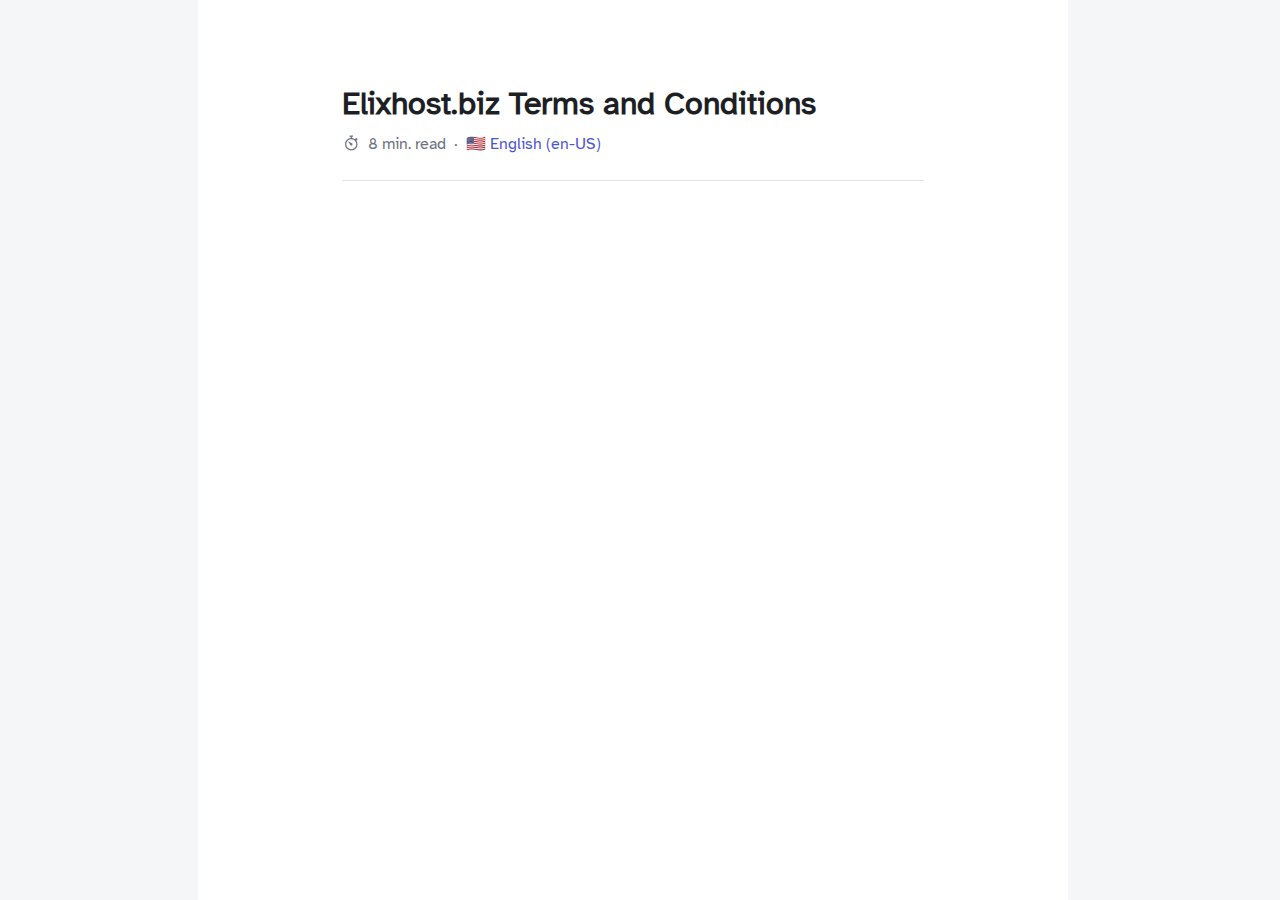
==== commit bf55f349: "Update index.html" ====
--- a/testing/index.html
+++ b/testing/index.html
@@ -886,7 +886,7 @@
 }
 </style><title class="fireInTheHole">Elixhost.biz Terms and Conditions</title><script src="/testing/script.js"></script></head>
   <body id="article"><main><article><h1 class="title metadata">Elixhost.biz Terms and Conditions</h1><div class="metadata"><div class="readtime" id="da24e4ef-db57-4b9f-9fa5-548924fc9c32">8 min. read</div><div class="lang_selector"><span class="selected_language">🇺🇸 English (en-US)</span></div></div><hr>
-      <div id="content_en" class="localized">
+      <div id="content_en" class="localized" style="display: none;">
         <h2>Introduction</h2>
         <p>The services provided by Elixhost.biz are intended for individuals, legal entities, legal institutions, etc., with the legal capacity to enter into a contractual collaboration, continuing as clients.</p>
 
@@ -1025,7 +1025,7 @@
         <h2>Additional Terms</h2>
         <p>Any additional terms and conditions specific to certain services will be communicated to the client during the order process and shall be considered an integral part of these Terms and Conditions.</p>
       </div>
-      <div id="content_ro" class="translation" style="display:none;">
+      <div id="content_ro" class="translation" style="display: none;">
         <h2>INTRODUCERE</h2>
 
         <p>Serviciile furnizate de Elixhost.biz sunt destinate persoanelor fizice, entităților legale, instituțiilor legale, etc., cu capacitatea legală de a intra într-o colaborare contractuală, continuând ca clienți.</p>
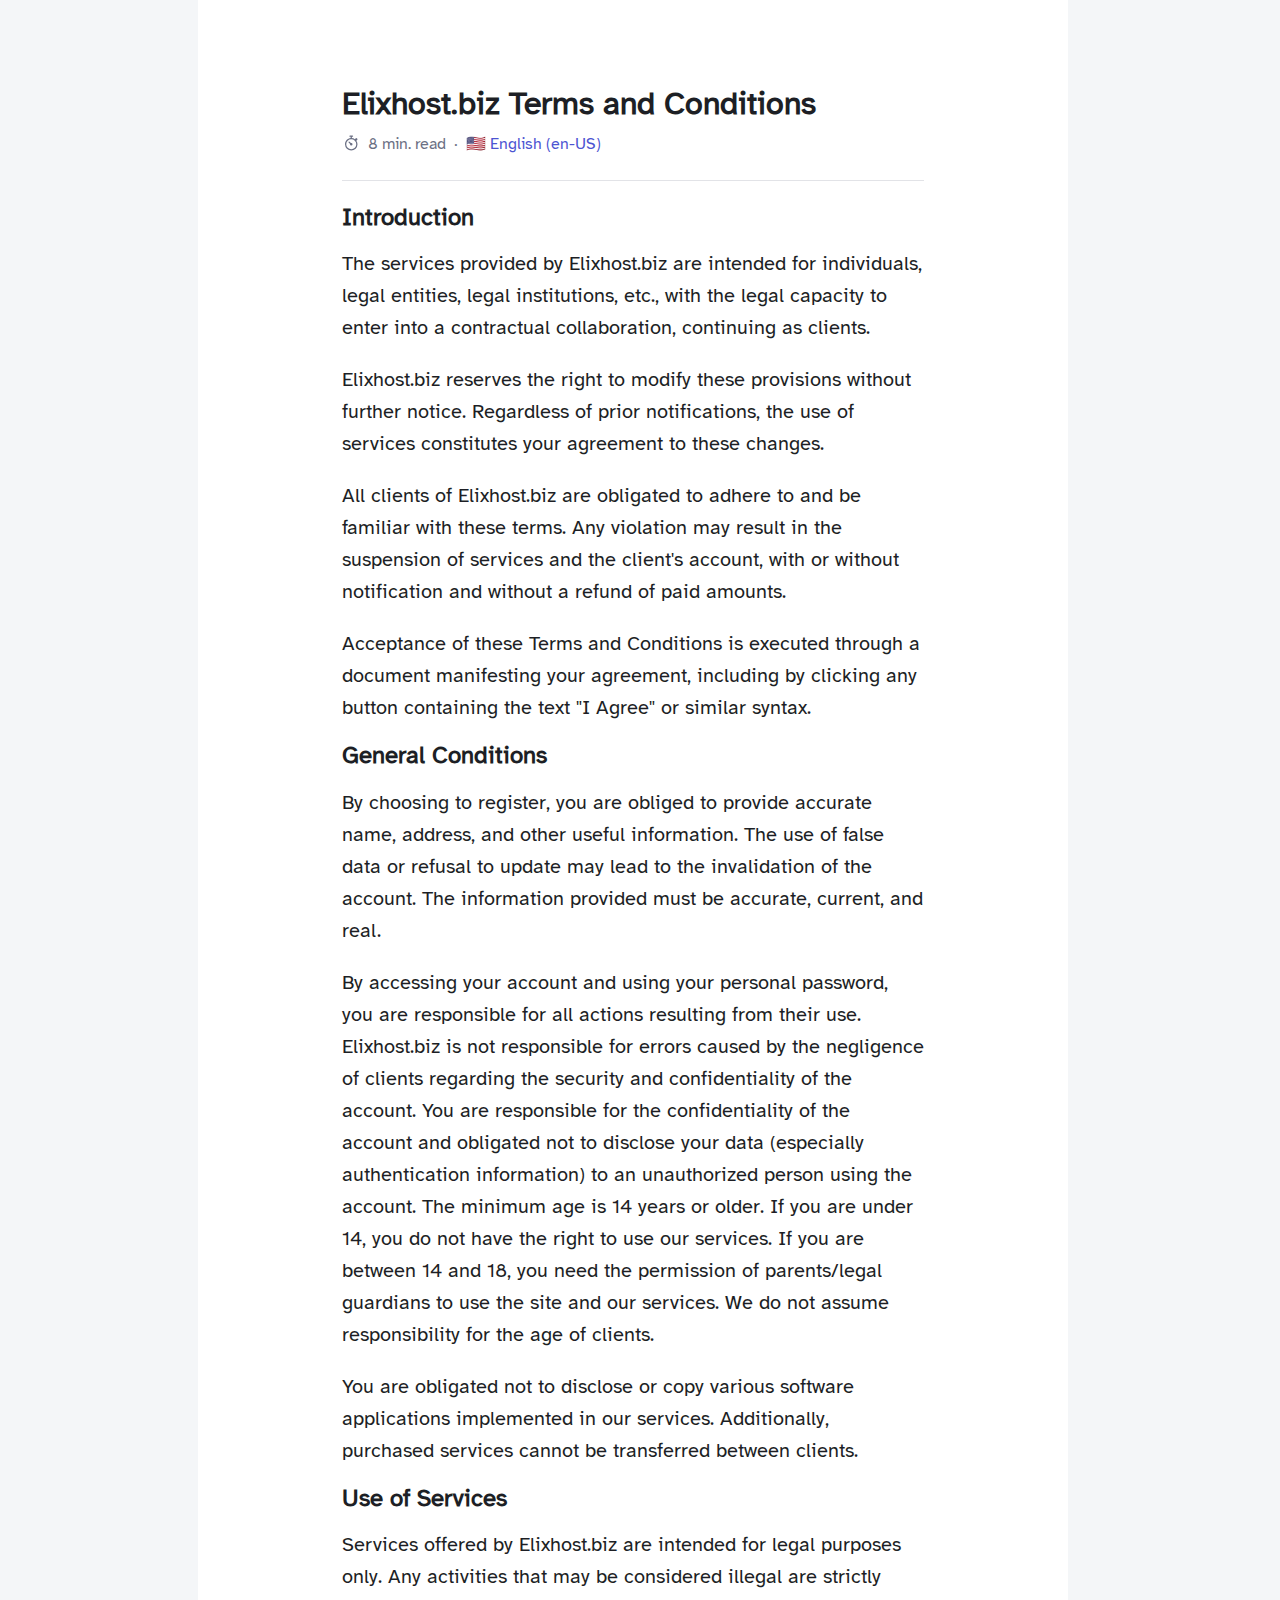
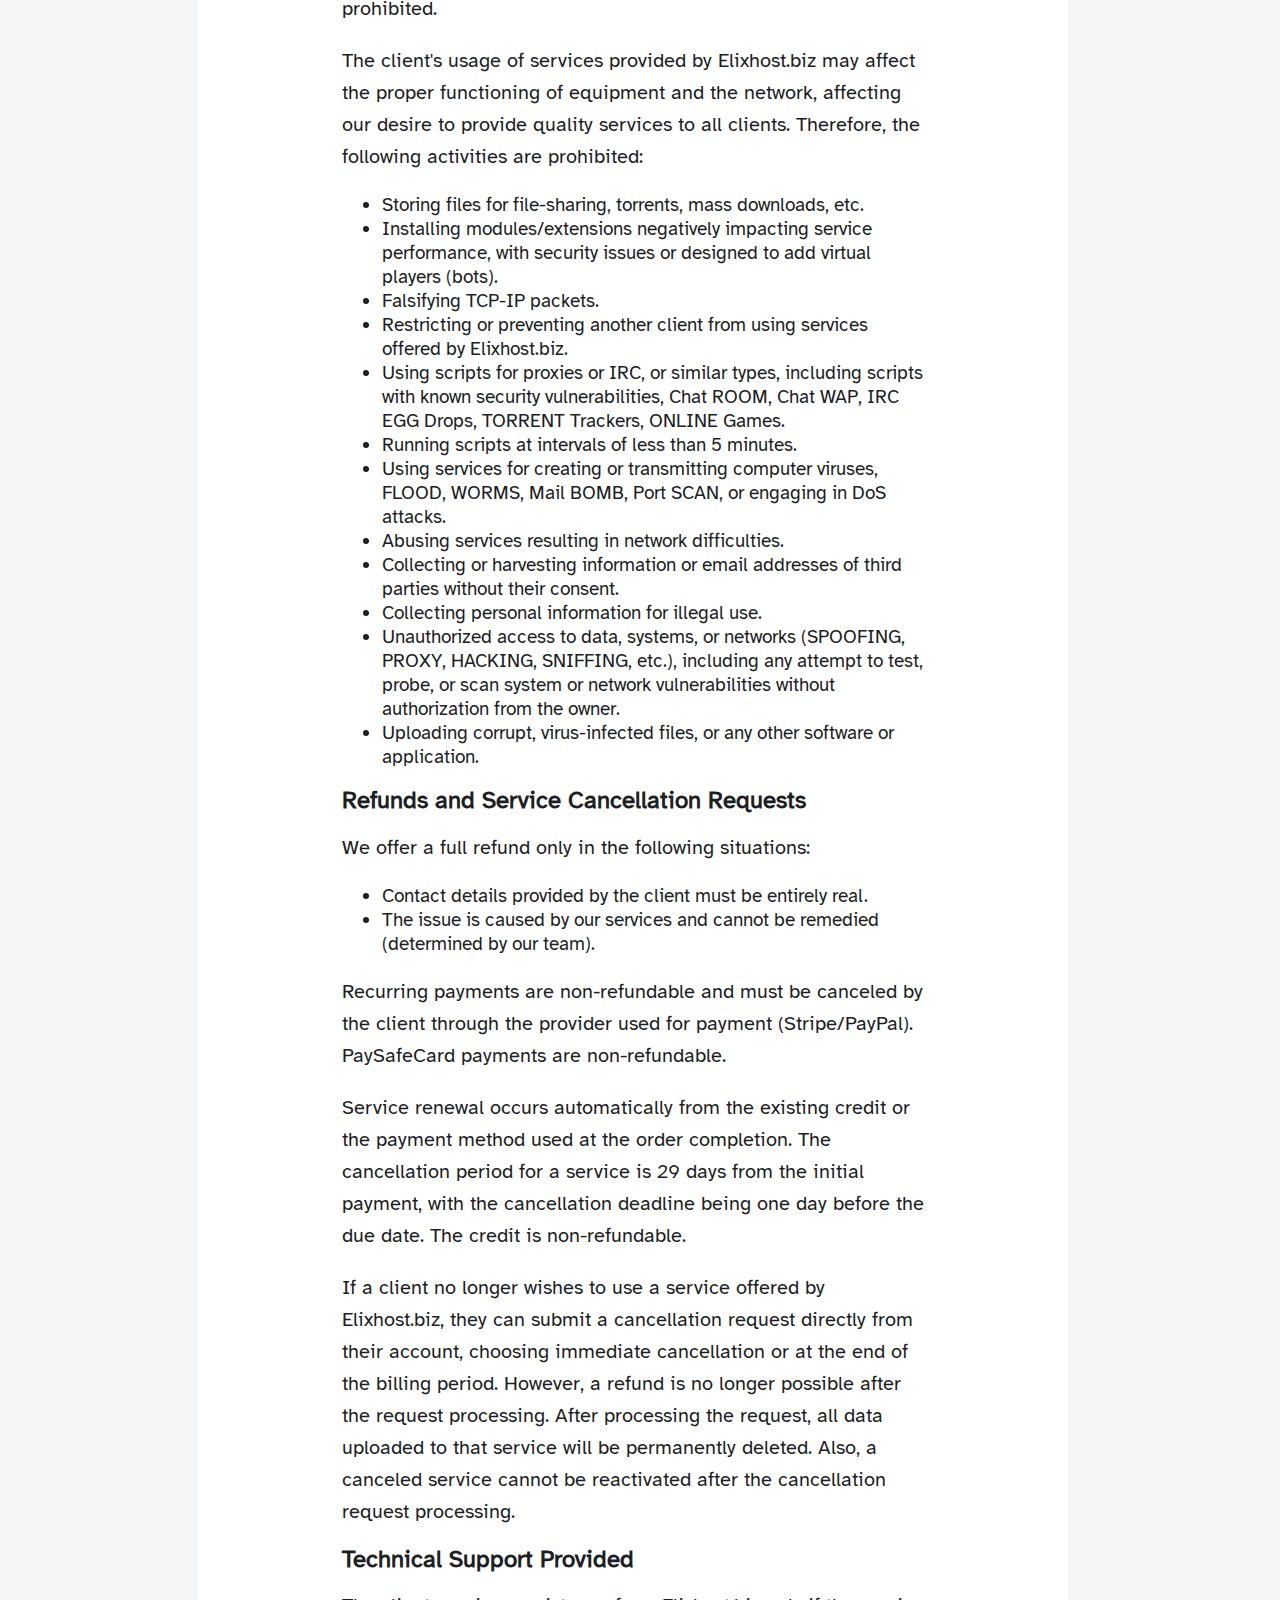
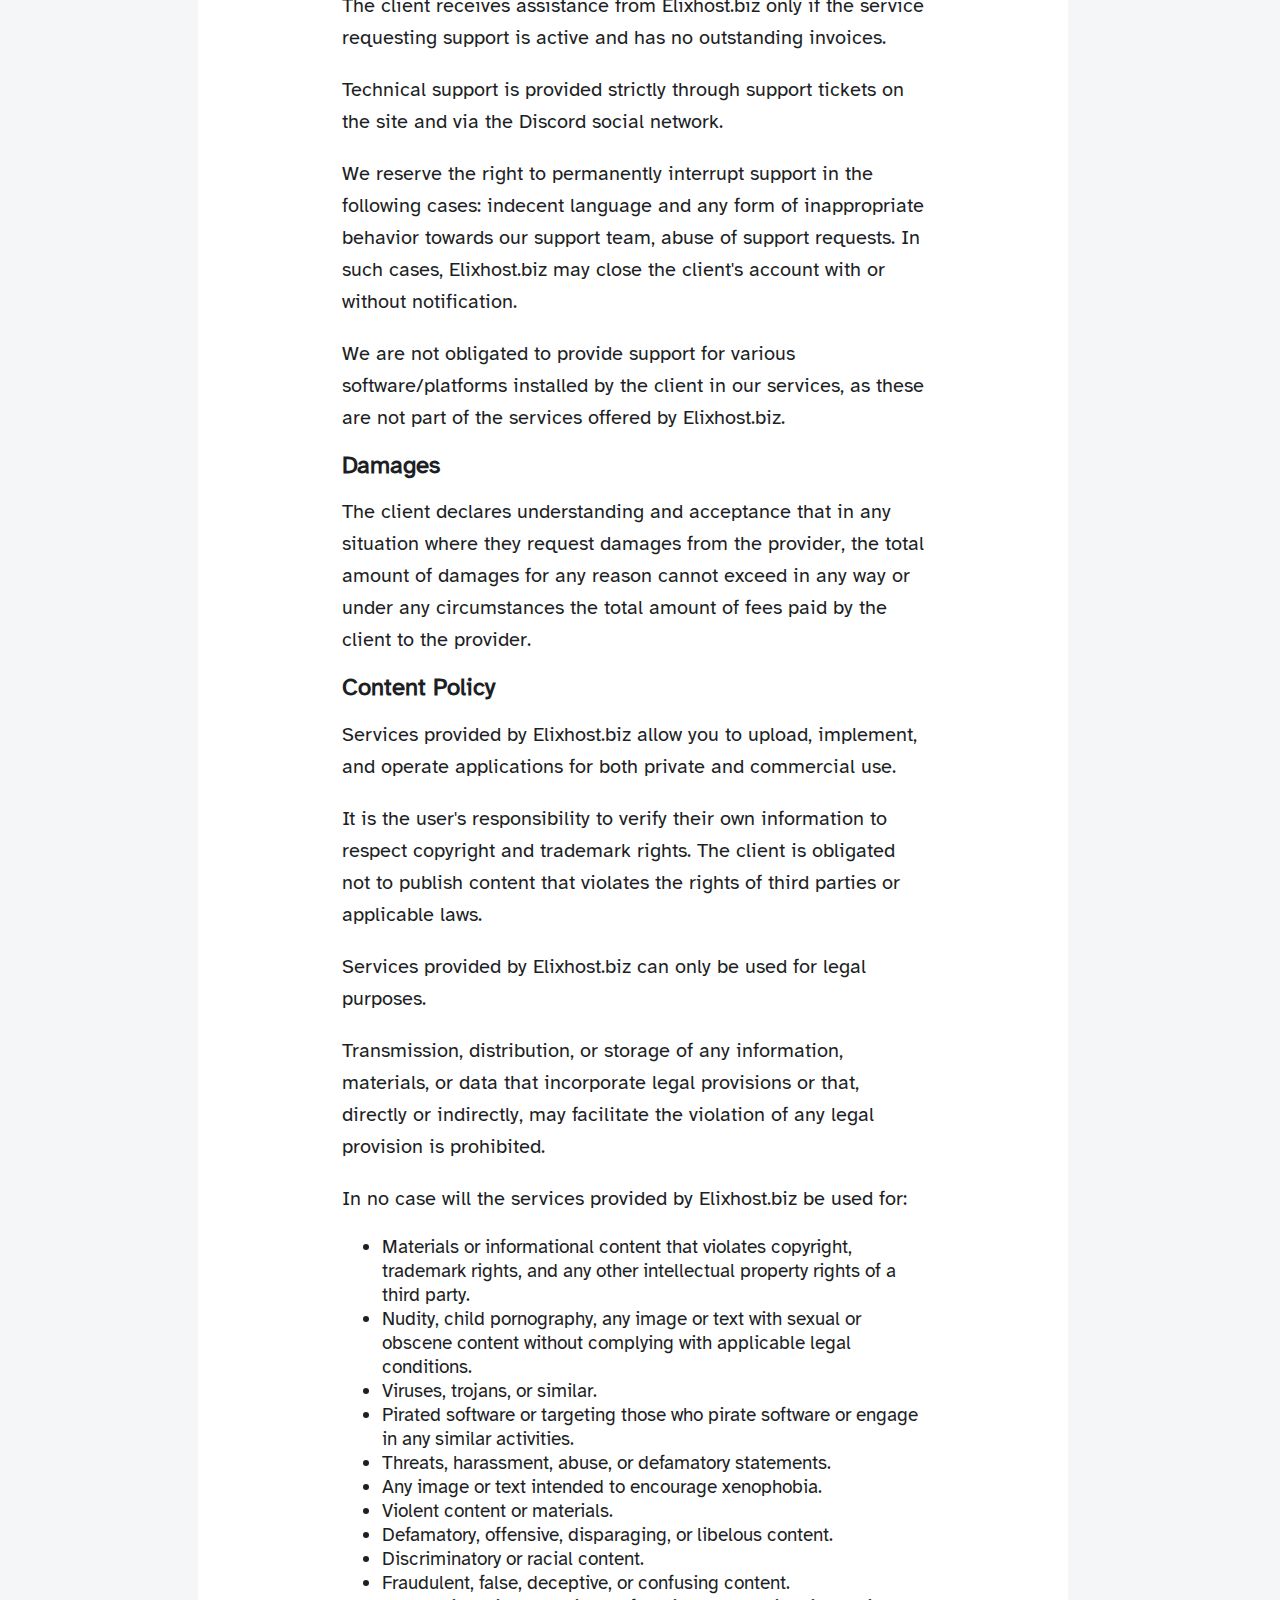
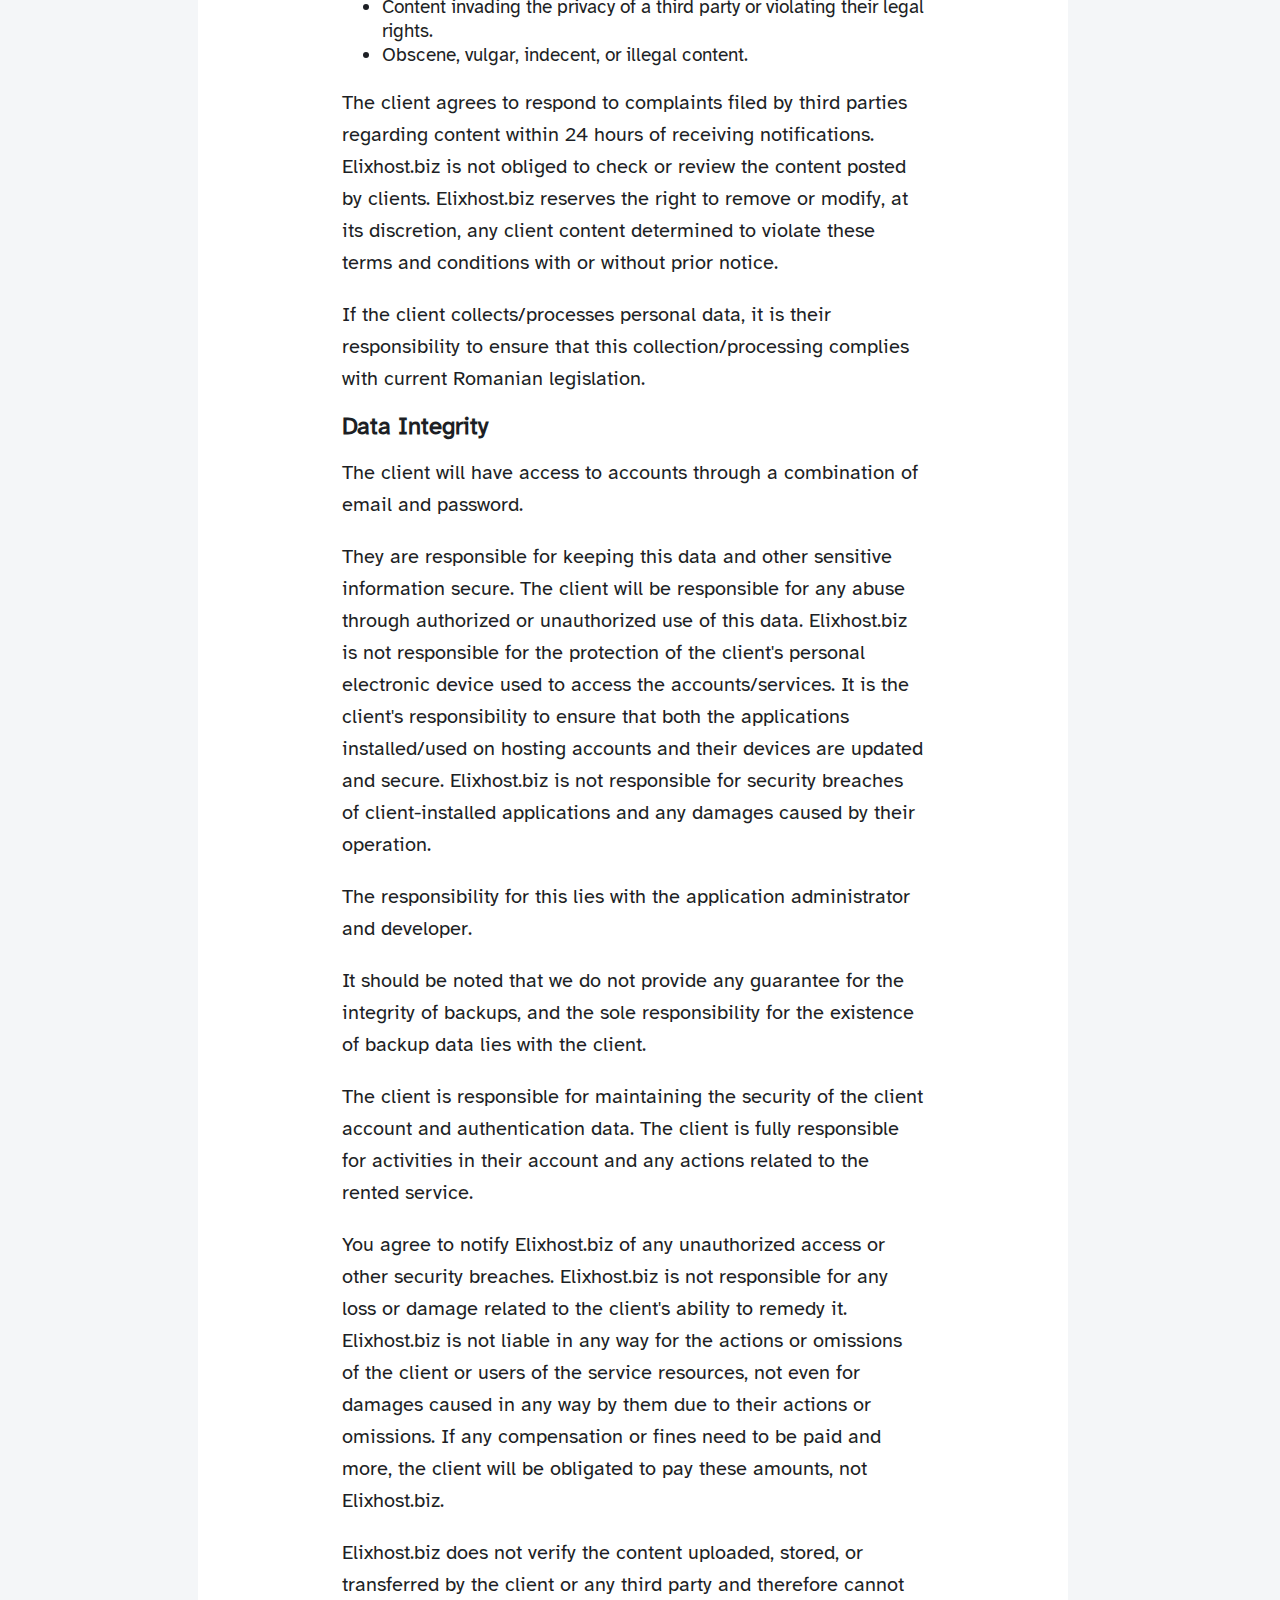
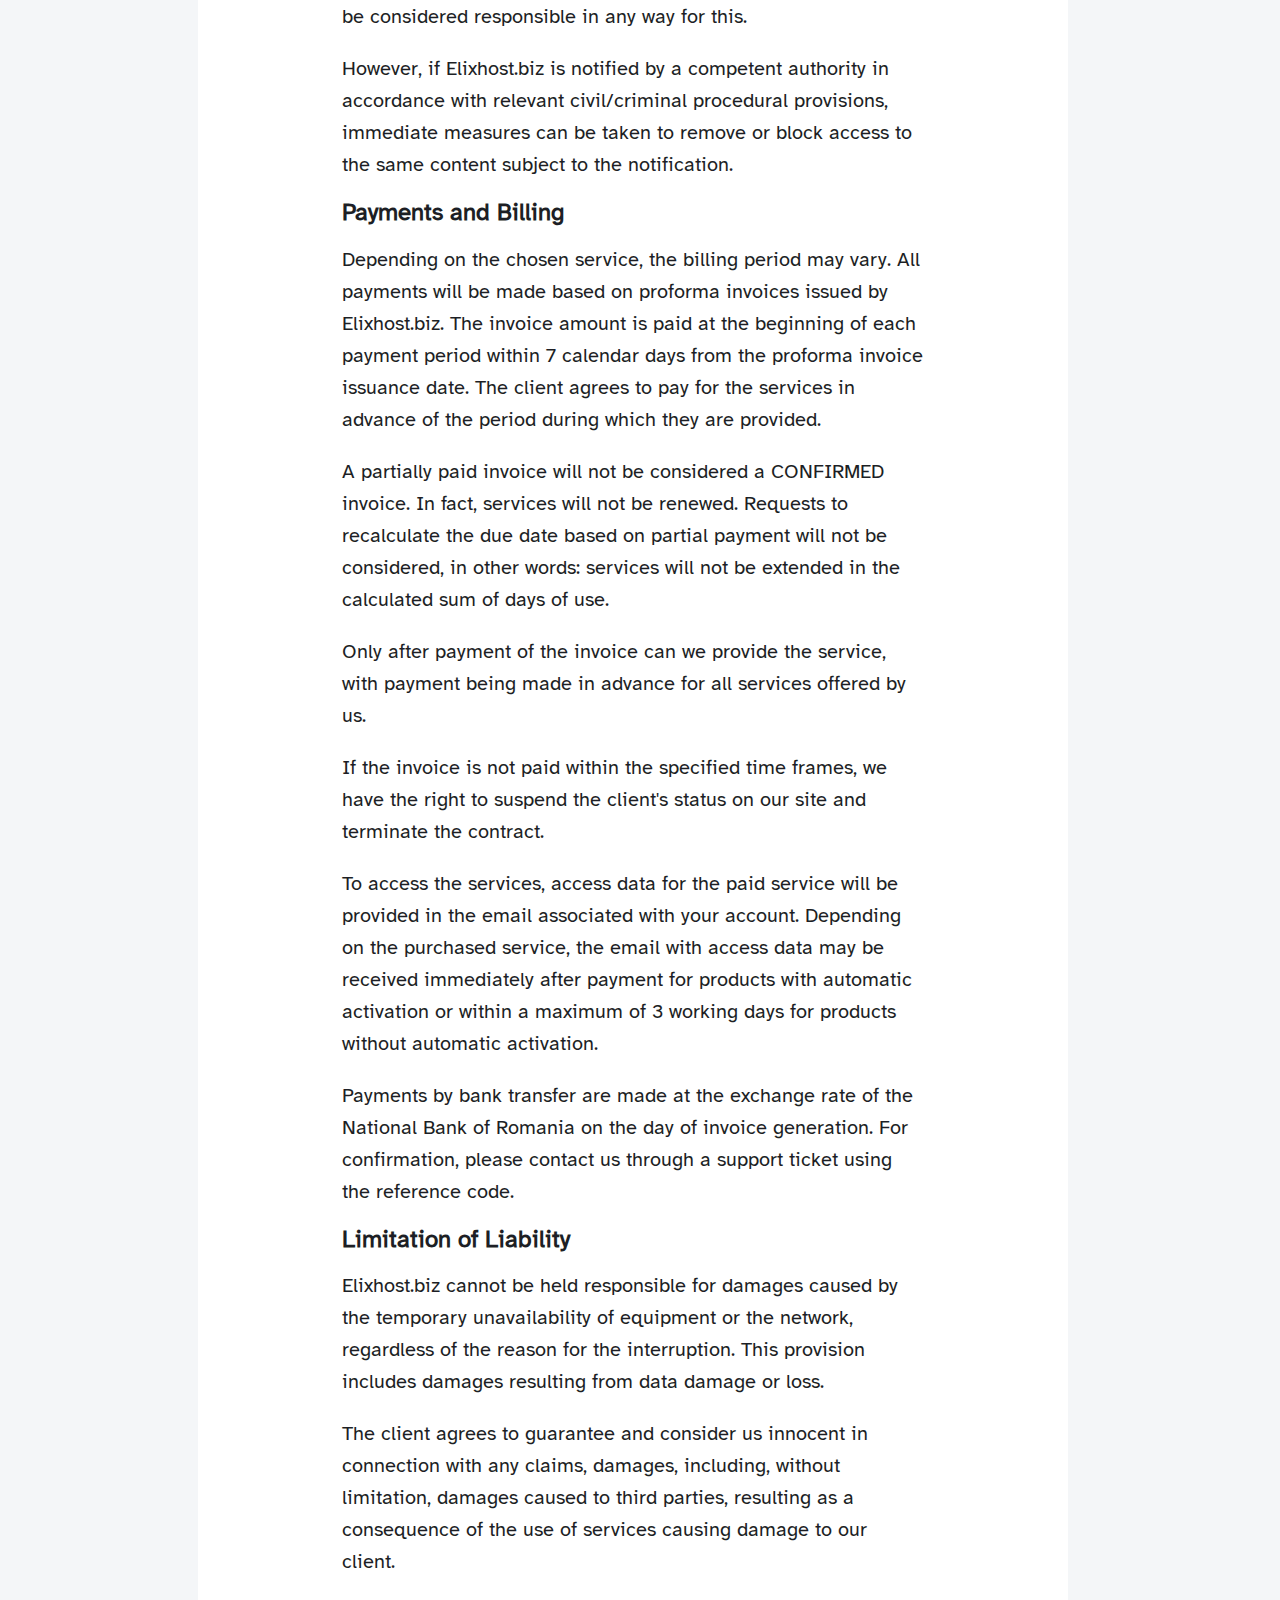
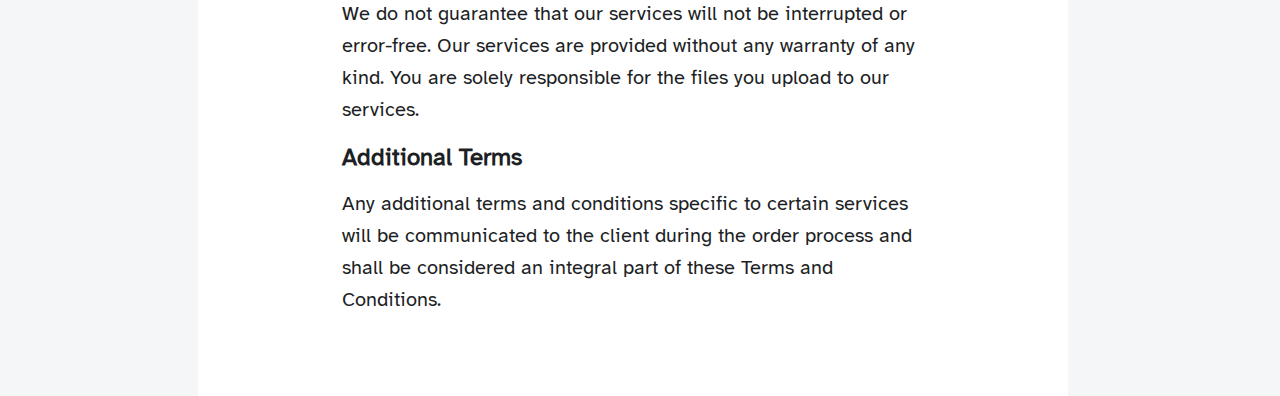
==== commit 86fa17d9: "Update index.html" ====
--- a/testing/index.html
+++ b/testing/index.html
@@ -886,7 +886,7 @@
 }
 </style><title class="fireInTheHole">Elixhost.biz Terms and Conditions</title><script src="/testing/script.js"></script></head>
   <body id="article"><main><article><h1 class="title metadata">Elixhost.biz Terms and Conditions</h1><div class="metadata"><div class="readtime" id="da24e4ef-db57-4b9f-9fa5-548924fc9c32">8 min. read</div><div class="lang_selector"><span class="selected_language">🇺🇸 English (en-US)</span></div></div><hr>
-      <div id="content_en" class="localized" style="display: none;">
+      <div id="content_en" class="localized" style="display: block;">
         <h2>Introduction</h2>
         <p>The services provided by Elixhost.biz are intended for individuals, legal entities, legal institutions, etc., with the legal capacity to enter into a contractual collaboration, continuing as clients.</p>
 
@@ -1025,7 +1025,7 @@
         <h2>Additional Terms</h2>
         <p>Any additional terms and conditions specific to certain services will be communicated to the client during the order process and shall be considered an integral part of these Terms and Conditions.</p>
       </div>
-      <div id="content_ro" class="translation" style="display: none;">
+      <div id="content_ro" class="localized" style="display: none;">
         <h2>INTRODUCERE</h2>
 
         <p>Serviciile furnizate de Elixhost.biz sunt destinate persoanelor fizice, entităților legale, instituțiilor legale, etc., cu capacitatea legală de a intra într-o colaborare contractuală, continuând ca clienți.</p>
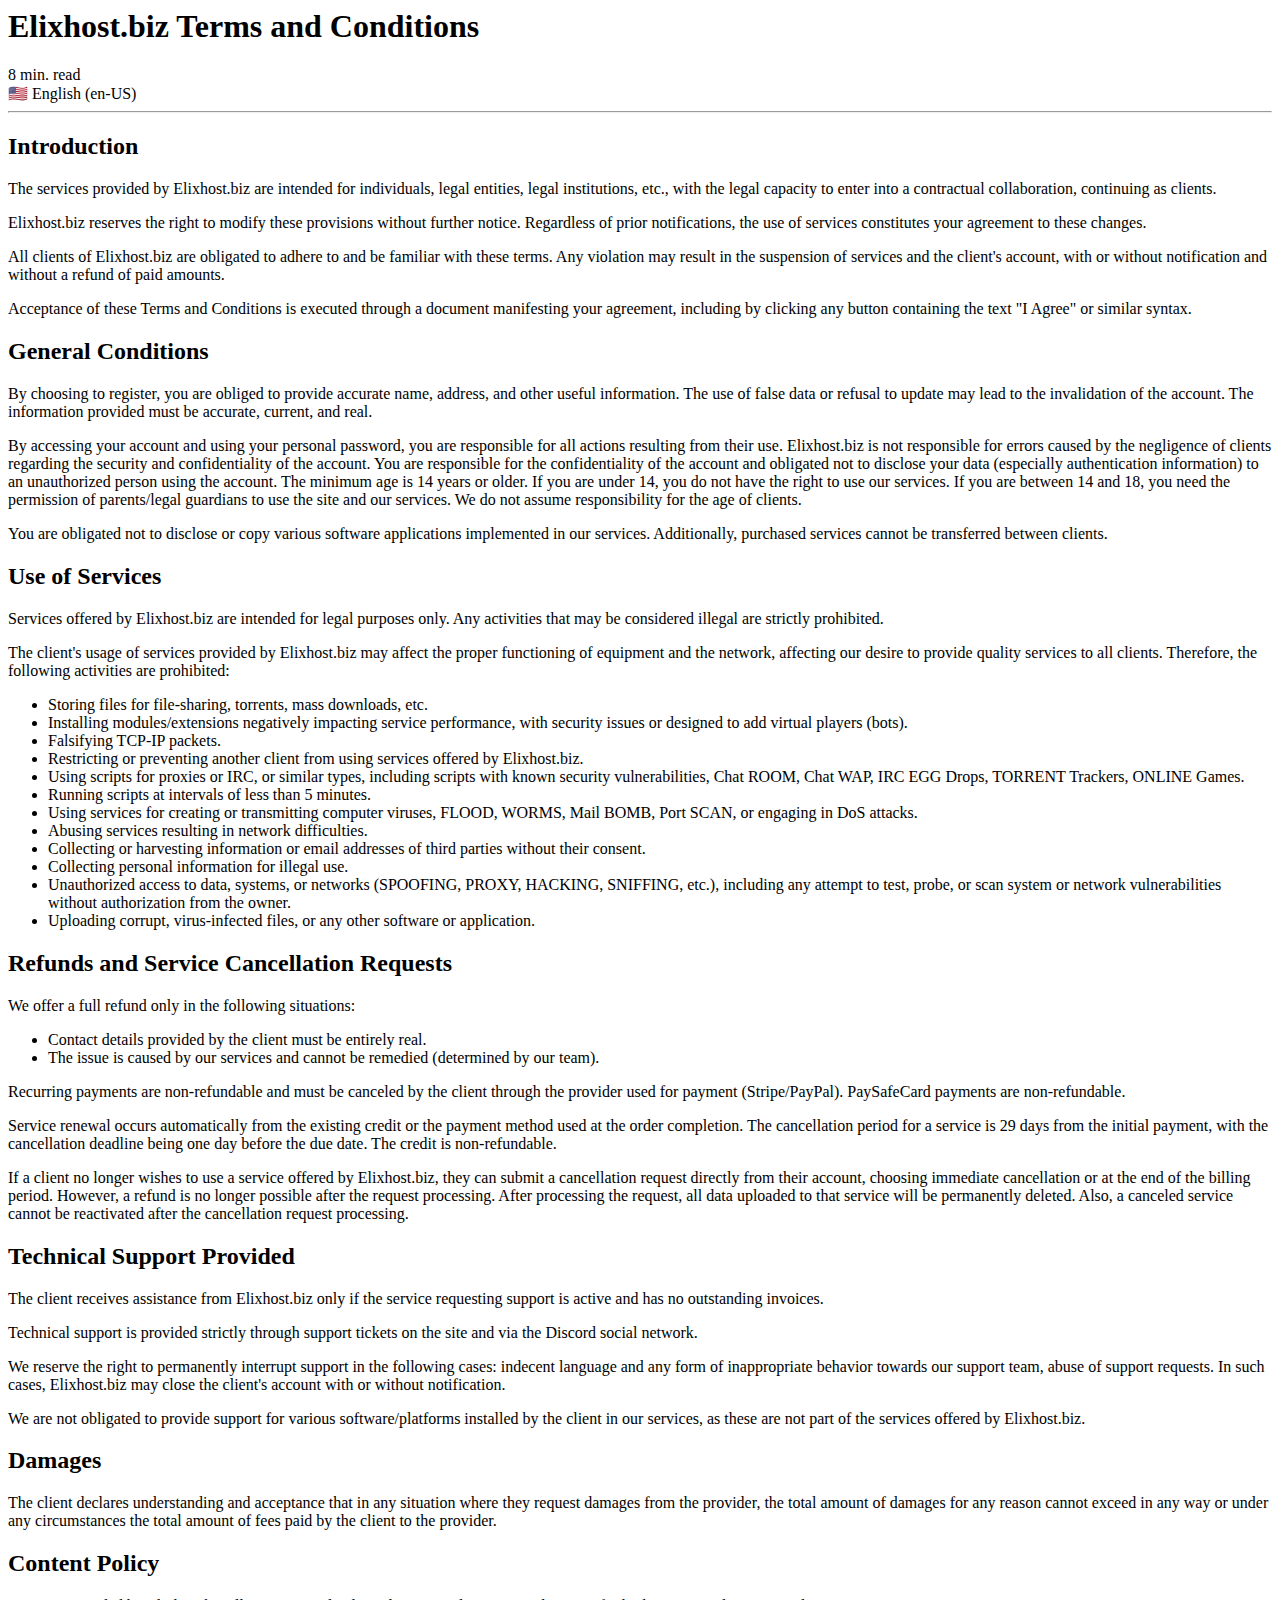
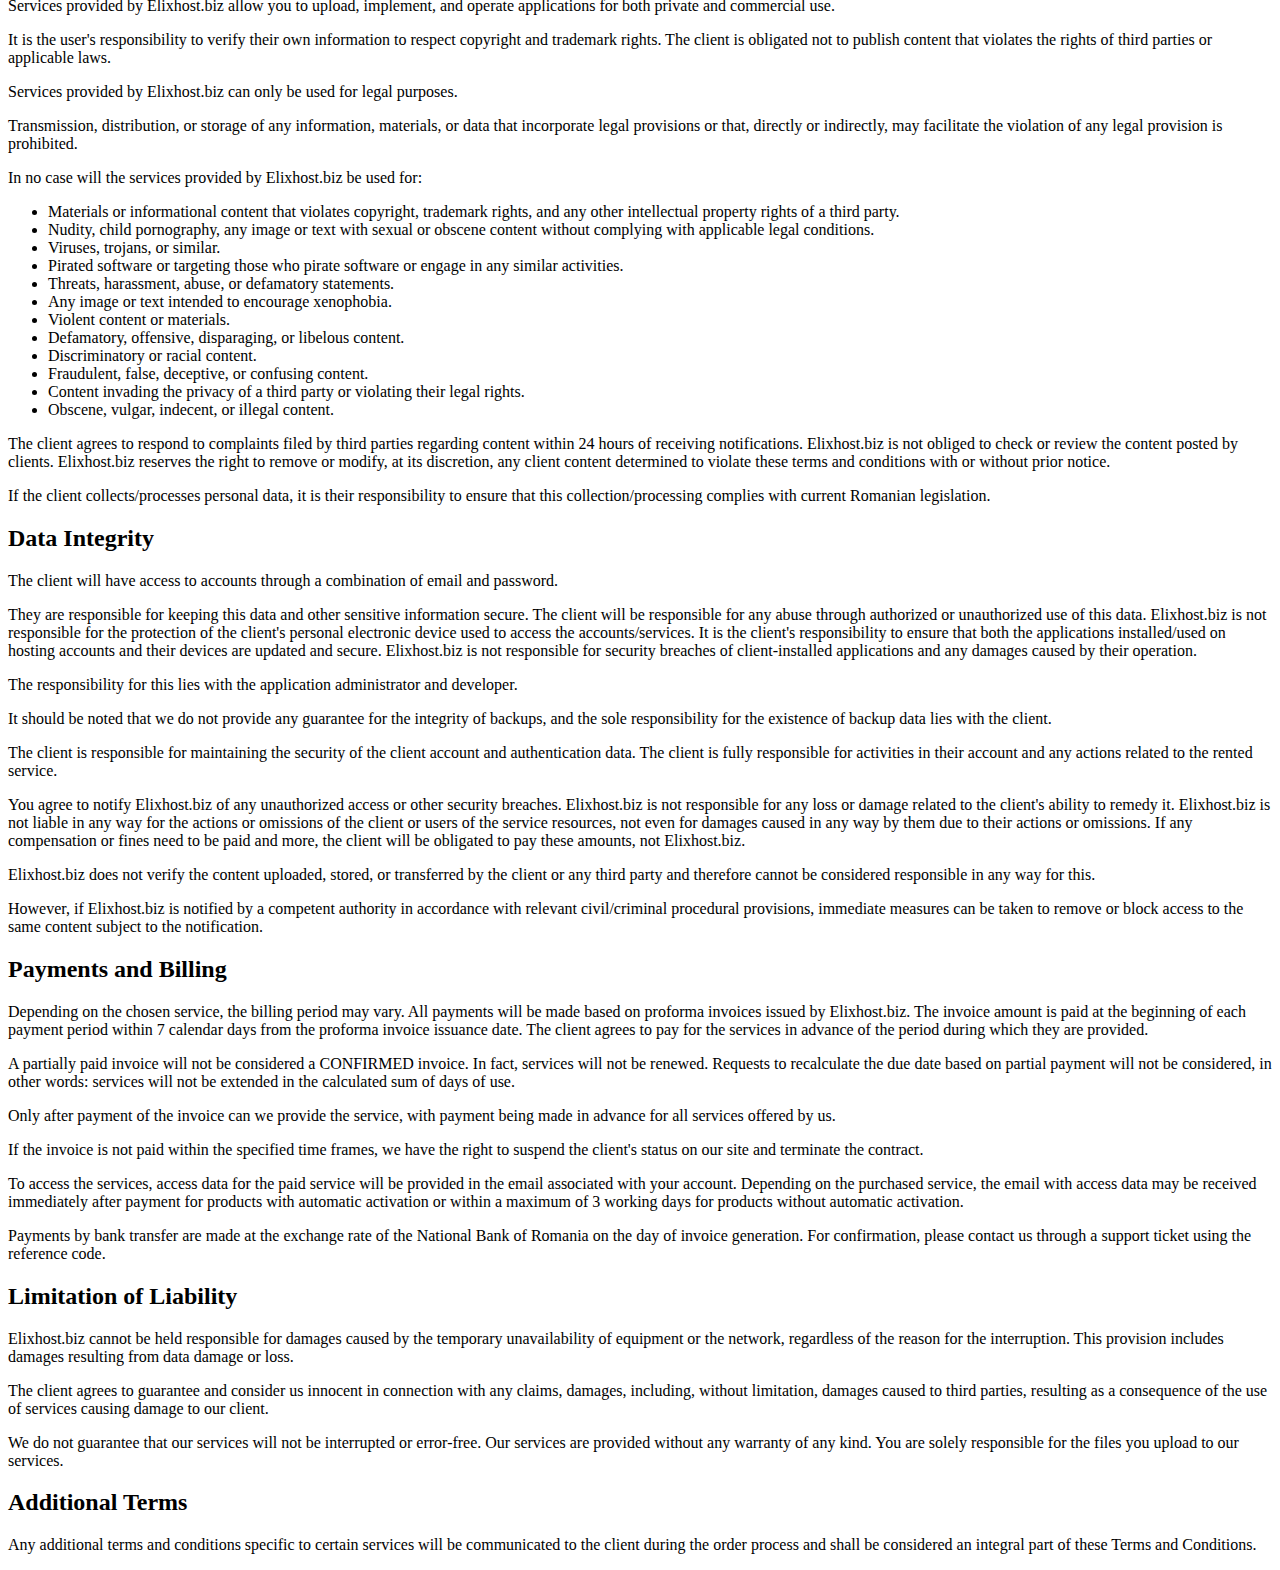
==== commit b82b9ccf: "breaking change" ====
--- a/testing/index.html
+++ b/testing/index.html
@@ -1,890 +1,6 @@
 
 
-<html data-font-family="sans" data-font-size="100" data-column-width="narrow"><meta name="referrer" content="no-referrer"><style id="brave_speedreader_style">
-
-h1,
-h2,
-h3,
-h4,
-h5,
-h6 {
-  font-weight: bold;
-}
-
-h1 {
-  font-size: 2rem;
-  font-style: normal;
-  line-height: 3rem;
-  margin-bottom: 0.5rem;
-  margin-top: 0;
-}
-
-h2 {
-  font-size: 1.5rem;
-  line-height: 1.4rem;
-}
-
-h3 {
-  font-size: 1.2rem;
-  line-height: 1rem;
-}
-
-h4,
-h5,
-h6 {
-  font-size: 1.1rem;
-  line-height: 1.3rem;
-}
-
-p {
-  font-size: 1.25rem;
-  font-style: normal;
-  font-weight: 400;
-  line-height: 2rem;
-}
-
-li {
-  font-size: 1.2rem;
-  line-height: 1.5rem;
-}
-
-.subhead {
-  font-weight: normal;
-}
-
-.subhead,
-.subheading {
-  color: var(--summary-text-color);
-  font-size: 1.5rem;
-  font-style: normal;
-  font-weight: 400;
-  line-height: 2rem;
-}
-
-.metadata * {
-  color: var(--summary-text-color);
-  font-size: 1rem !important;
-  font-style: normal !important;
-  font-weight: 400 !important;
-  line-height: 1.5rem !important;
-  margin-top: -0.25rem;
-}
-
-.author {
-  display: block;
-}
-
-.author::before {
-  -webkit-mask-image: url("data:image/svg+xml,%3Csvg xmlns='http://www.w3.org/2000/svg' width='15' height='18' fill='none'%3E%3Cpath fill='%23495057' fill-rule='evenodd' d='M13.717 7.78c-.008.008-.019.01-.027.017-.007.008-.009.018-.016.025l-5.652 5.653c-.002.003-.007.004-.01.006-.021.022-.052.033-.077.052-.05.037-.1.076-.156.098l-.004.002-2.337.878a.689.689 0 0 1-.735-.159.696.696 0 0 1-.159-.736l.878-2.336.005-.007c.014-.035.041-.064.06-.096.029-.048.053-.099.09-.137l.004-.005 5.653-5.655c.007-.008.018-.01.026-.018.007-.006.008-.015.015-.021.325-.327.76-.507 1.22-.507.462 0 .896.18 1.223.506.325.326.504.76.504 1.22 0 .462-.18.895-.505 1.22Zm-.982-1.459a.332.332 0 0 0-.476 0c-.008.009-.02.01-.029.019-.006.007-.007.016-.014.022l-5.547 5.55-.286.76.765-.287 5.544-5.545c.008-.008.018-.01.027-.018.007-.007.009-.017.017-.024a.336.336 0 0 0 0-.476Zm-.597-2.182a.695.695 0 0 1-.694-.694v-1.39H5.862v3.477c0 .383-.285.691-.669.691H1.681v9.757h9.757l.005-4.202a.695.695 0 0 1 1.39 0v4.352c0 .663-.539 1.203-1.2 1.203h-10.1c-.662 0-1.2-.54-1.2-1.203V5.529c0-.016.008-.028.01-.043a.668.668 0 0 1 .036-.184c.008-.022.013-.044.023-.065a.691.691 0 0 1 .135-.2L4.703.87a.681.681 0 0 1 .201-.136c.02-.008.04-.014.06-.02a.655.655 0 0 1 .19-.039c.014 0 .026-.008.04-.008h6.44c.66 0 1.198.54 1.198 1.203v1.575c0 .383-.31.694-.694.694ZM4.5 4.834V3.038L2.704 4.834H4.5Z' clip-rule='evenodd'/%3E%3C/svg%3E");
-  -webkit-mask-position: left;
-  -webkit-mask-repeat: no-repeat;
-  -webkit-mask-size: 0.90rem;
-
-  background-color: var(--summary-text-color);
-  content: '';
-  display: inline-block;
-  height: 1rem;
-  margin-inline-start: 0.125rem;
-  vertical-align: -0.175rem;
-  width: 1.575rem;
-}
-
-.date {
-  display: inline-block;
-  margin-bottom: -0.35rem;
-}
-
-.date::before {
-  -webkit-mask-image: url("data:image/svg+xml,%3Csvg xmlns='http://www.w3.org/2000/svg' width='20' height='20' fill='none'%3E%3Cpath fill='%236B7084' fill-rule='evenodd' d='M5.536 1.667a.68.68 0 0 1 .68.68V3.58h7.568V2.347a.68.68 0 1 1 1.36 0V3.58h.596a2.594 2.594 0 0 1 2.593 2.593v9.567a2.594 2.594 0 0 1-2.593 2.593H4.26a2.594 2.594 0 0 1-2.593-2.593V6.173A2.594 2.594 0 0 1 4.26 3.58h.595V2.347a.68.68 0 0 1 .68-.68ZM4.26 4.94c-.68 0-1.233.552-1.233 1.233v.907a2.582 2.582 0 0 1 1.233-.311h11.48c.446 0 .866.112 1.233.31v-.906c0-.68-.552-1.233-1.233-1.233H4.26Zm12.713 4.422c0-.68-.552-1.233-1.233-1.233H4.26c-.68 0-1.233.552-1.233 1.233v6.378c0 .68.552 1.233 1.233 1.233h11.48c.68 0 1.233-.552 1.233-1.233V9.362ZM9.32 10.638a.68.68 0 0 1 .68-.68h.006a.68.68 0 0 1 .68.68v.006a.68.68 0 0 1-.68.68H10a.68.68 0 0 1-.68-.68v-.006Zm1.913 0a.68.68 0 0 1 .68-.68h.007a.68.68 0 0 1 .68.68v.006a.68.68 0 0 1-.68.68h-.007a.68.68 0 0 1-.68-.68v-.006Zm1.913 0a.68.68 0 0 1 .68-.68h.007a.68.68 0 0 1 .68.68v.006a.68.68 0 0 1-.68.68h-.007a.68.68 0 0 1-.68-.68v-.006ZM5.493 12.55a.68.68 0 0 1 .68-.68h.007a.68.68 0 0 1 .68.68v.006a.68.68 0 0 1-.68.68h-.007a.68.68 0 0 1-.68-.68v-.006Zm1.913 0a.68.68 0 0 1 .68-.68h.007a.68.68 0 0 1 .68.68v.006a.68.68 0 0 1-.68.68h-.006a.68.68 0 0 1-.68-.68v-.006Zm1.914 0a.68.68 0 0 1 .68-.68h.006a.68.68 0 0 1 .68.68v.006a.68.68 0 0 1-.68.68H10a.68.68 0 0 1-.68-.68v-.006Zm1.913 0a.68.68 0 0 1 .68-.68h.007a.68.68 0 0 1 .68.68v.006a.68.68 0 0 1-.68.68h-.007a.68.68 0 0 1-.68-.68v-.006Zm1.913 0a.68.68 0 0 1 .68-.68h.007a.68.68 0 0 1 .68.68v.006a.68.68 0 0 1-.68.68h-.007a.68.68 0 0 1-.68-.68v-.006Zm-7.653 1.913a.68.68 0 0 1 .68-.68h.007a.68.68 0 0 1 .68.68v.006a.68.68 0 0 1-.68.68h-.007a.68.68 0 0 1-.68-.68v-.006Zm1.913 0a.68.68 0 0 1 .68-.68h.007a.68.68 0 0 1 .68.68v.006a.68.68 0 0 1-.68.68h-.006a.68.68 0 0 1-.68-.68v-.006Zm1.914 0a.68.68 0 0 1 .68-.68h.006a.68.68 0 0 1 .68.68v.006a.68.68 0 0 1-.68.68H10a.68.68 0 0 1-.68-.68v-.006Zm1.913 0a.68.68 0 0 1 .68-.68h.007a.68.68 0 0 1 .68.68v.006a.68.68 0 0 1-.68.68h-.007a.68.68 0 0 1-.68-.68v-.006Z' clip-rule='evenodd'/%3E%3C/svg%3E");
-  -webkit-mask-position: left;
-  -webkit-mask-repeat: no-repeat;
-  -webkit-mask-size: 1.15rem;
-
-  background-color: var(--summary-text-color);
-  content: '';
-  display: inline-block;
-  height: 1.25rem;
-  vertical-align: -0.25rem;
-  width: 1.75rem;
-}
-
-.date::after {
-  content: '\b7';
-  display: inherit;
-  padding-inline-start: 0.5rem;
-  padding-inline-end: 0.5rem;
-}
-
-.readtime {
-  display: inline-block;
-}
-
-.readtime::before {
-  -webkit-mask-image: url("data:image/svg+xml,%3Csvg xmlns='http://www.w3.org/2000/svg' width='20' height='20' fill='none'%3E%3Cpath fill='%236B7084' fill-rule='evenodd' d='M15.947 7.395a6.896 6.896 0 0 1 1.275 3.994 6.953 6.953 0 0 1-6.944 6.944 6.952 6.952 0 0 1-6.945-6.944c0-3.595 2.746-6.56 6.25-6.91V3.056h-.695a.694.694 0 0 1 0-1.389h2.779a.694.694 0 0 1 0 1.39h-.695V4.48a6.892 6.892 0 0 1 3.298 1.24l1.072-1.072a.694.694 0 0 1 .982 0l.695.694a.694.694 0 0 1 0 .982l-1.072 1.071Zm-5.67-1.562a5.562 5.562 0 0 0-5.555 5.556 5.562 5.562 0 0 0 5.556 5.555 5.562 5.562 0 0 0 5.555-5.555 5.562 5.562 0 0 0-5.555-5.556Zm0 6.945a1.39 1.39 0 0 1-1.389-1.39c0-.123.022-.24.053-.355L7.367 9.46a.694.694 0 1 1 .982-.982l1.574 1.573c.114-.03.231-.051.355-.051a1.39 1.39 0 0 1 1.389 1.389 1.39 1.39 0 0 1-1.39 1.389Z' clip-rule='evenodd'/%3E%3C/svg%3E");
-  -webkit-mask-position: left;
-  -webkit-mask-repeat: no-repeat;
-  -webkit-mask-size: 1.15rem;
-
-  background-color: var(--summary-text-color);
-  content: '';
-  display: inline-block;
-  height: 1.25rem;
-  vertical-align: -0.25rem;
-  width: 1.25rem;
-  padding-inline-end: 0.375rem;
-}
-
-.lang_selector {
-  display: inline-block;
-}
-
-.selected_language {
-  color: var(--link-color);
-  cursor: pointer;
-}
-
-.show_original::before {
-  -webkit-mask-image: url("data:image/svg+xml,%3Csvg xmlns='http://www.w3.org/2000/svg' fill='none' viewBox='0 0 24 24'%3E%3Cpath fill='%23687485' fill-rule='evenodd' d='M3.832 4.932A2.932 2.932 0 0 1 6.764 2h10.472a2.932 2.932 0 0 1 2.931 2.932v14.136A2.932 2.932 0 0 1 17.236 22H6.764a2.932 2.932 0 0 1-2.932-2.932V4.932Zm2.932-1.257c-.694 0-1.256.563-1.256 1.257v14.136c0 .694.562 1.257 1.256 1.257h10.472c.694 0 1.256-.563 1.256-1.257V4.932c0-.694-.562-1.257-1.256-1.257H6.764ZM7.896 6.9c0-.5.405-.905.905-.905h6.566a.905.905 0 1 1 0 1.81H8.801a.905.905 0 0 1-.905-.905Zm.905 2.495a.905.905 0 1 0 0 1.811h6.566a.905.905 0 1 0 0-1.81H8.801Zm-.905 4.306c0-.5.405-.905.905-.905h6.566a.905.905 0 1 1 0 1.81H8.801a.905.905 0 0 1-.905-.905Zm.905 2.494a.905.905 0 0 0 0 1.811h4.47a.905.905 0 1 0 0-1.81H8.8Z' clip-rule='evenodd'/%3E%3C/svg%3E");
-  -webkit-mask-position: left;
-  -webkit-mask-repeat: no-repeat;
-  -webkit-mask-size: 1.15rem;
-
-  background-color: var(--link-color);
-  content: '';
-  display: inline-block;
-  vertical-align: -0.20rem;
-  height: 1rem;
-  width: 1.85rem;
-}
-
-.metadata :is(ul, ol, li) {
-  list-style-type: none;
-  padding-inline-start: 0;
-}
-
-a {
-  text-decoration: underline;
-  text-decoration-color: inherit;
-}
-
-a[href] {
-  color: var(--link-color);
-}
-
-#article {
-  text-rendering: optimizeLegibility;
-  user-select: unset;
-}
-
-#article * {
-  /* Scale down anything larger than our view. Max-width maintains aspect ratios on images. */
-  max-width: 100%;
-}
-
-#article img {
-  /* By default, images are centered on their own line. */
-  display: block;
-  height: auto;
-  margin-bottom: 0.5rem;
-}
-
-#article img.reader-image-tiny {
-  display: inline;
-  margin: 0;
-}
-
-#article .leading-image,
-figure,
-.auxiliary {
-  margin-bottom: 1.15rem;
-}
-
-#article .leading-image img {
-  clear: both;
-  display: block;
-  margin: auto;
-}
-
-#article .leading-image .credit {
-  margin: 0;
-}
-
-#article .leading-image,
-#article figure {
-  font-size: 1.25rem;
-  font-style: normal;
-  font-weight: 400;
-  line-height: 2rem;
-}
-
-body {
-  background-color: var(--article-background-color);
-  color: var(--article-text-color);
-  padding-inline-end: 140px !important;
-  padding-inline-start: 140px !important;
-  padding-bottom: 80px !important;
-  padding-top: 80px !important;
-}
-
-body.watch #article .leading-image,
-body.watch #article figure {
-  font-size: 0.8125rem;
-}
-
-#article .leading-image :is(.caption, .credit),
-#article figcaption {
-  margin-top: 0.8rem;
-}
-
-#article figcaption>* {
-  margin-bottom: 0.25rem;
-  margin-top: 0.25rem;
-}
-
-#article :is(.leading-image, figure) p {
-  margin-bottom: 0.4rem;
-  margin-top: 0.4rem;
-}
-
-#article .leading-image .credit+.caption {
-  margin-top: 0.1rem;
-}
-
-#article .auxiliary {
-  clear: both;
-  display: block;
-  font-size: 0.75rem;
-  line-height: 1.4rem;
-  text-align: start;
-}
-
-#article .pullquote {
-  font-size: 1.42rem;
-  font-style: italic;
-  font-weight: 300;
-  line-height: 1.38rem;
-}
-
-#article .pullquote:not(.float) {
-  margin-bottom: 1rem;
-  margin-inline-start: 1rem;
-  margin-top: 1rem;
-  max-width: calc(100% - 1rem);
-}
-
-#article .auxiliary>*:not(img) {
-  margin-inline-start: 0;
-}
-
-#article .auxiliary.float img,
-#article .auxiliary>*:first-child:not(img) {
-  margin: 0;
-}
-
-
-article {
-  hyphens: auto;
-  text-align: start;
-  word-wrap: break-word;
-}
-
-article.rtl {
-  direction: rtl;
-}
-
-
-/* If the element immediately after an image is inline, it might bump up against the image. */
-
-#article .auxiliary img+* {
-  display: block;
-}
-
-#article .auxiliary figcaption {
-  font-size: 100%;
-}
-
-#article .auxiliary * {
-  margin-bottom: 0.5rem;
-  margin-top: 0.5rem;
-}
-
-body:not(.watch) #article .float.left {
-  float: left;
-  margin-inline-end: 20px;
-}
-
-body:not(.watch) #article .float.right {
-  float: right;
-  margin-inline-start: 20px;
-}
-
-body.watch #article .float {
-  width: auto !important;
-}
-
-#article .clear {
-  clear: both;
-}
-
-#article ul.list-style-type-none,
-#article ol.list-style-type-none,
-#article .list-style-type-none>li {
-  list-style-type: none;
-  padding-inline-start: 0;
-}
-
-#article div.scrollable {
-  overflow-x: scroll;
-  word-wrap: normal;
-}
-
-#article div.scrollable table {
-  max-width: none;
-}
-
-#article-summary {
-  color: var(--summary-text-color);
-  font-size: 1.5rem;
-  line-height: 1.4rem;
-}
-
-#article .leading-image,
-#article figure,
-#article .auxiliary,
-#article .pullquote {
-  color: var(--quote-text-color);
-}
-
-figure {
-  margin: 0;
-}
-
-body:not(.watch) figure:not(.float) {
-  margin-bottom: 1.4rem;
-  margin-top: 1.4rem;
-}
-
-hr {
-  border: none;
-  border-top: 1px solid var(--vertical-delemiter-color);
-  display: block;
-  height: 1px;
-  margin: 1.5rem 0 1.5rem;
-  padding: 0;
-  position: relative;
-  width: 100%;
-}
-
-pre {
-  font-family: 'Lucida Console', Courier, monospace;
-  font-size: 0.87rem;
-  line-height: 1.45rem;
-}
-
-pre,
-code {
-  white-space: pre-wrap;
-}
-
-blockquote,
-q {
-  color: var(--quote-text-color);
-}
-
-blockquote:not(.pullquote) {
-  margin-inline-end: 6px;
-  margin-inline-start: 2px;
-  padding-inline-start: 16px;
-}
-
-blockquote:not(.simple):not(.pullquote) {
-  border-inline-start: 3px solid rgba(0, 0, 0, 0.1);
-}
-
-q.pullquote {
-  display: block;
-}
-
-.pullquote q::before,
-.pullquote q::after,
-q.pullquote::before,
-q.pullquote::after {
-  content: '';
-}
-
-/* Collapse excess whitespace. */
-
-article p>p:empty,
-article div>p:empty,
-article p>div:empty,
-article div>div:empty,
-article p+br,
-article img+br {
-  display: none;
-}
-
-article table {
-  border-collapse: collapse;
-  font-size: 0.9rem;
-  text-align: start;
-  word-wrap: break-word;
-}
-
-article table td,
-article table th {
-  border: 1px solid rgb(216, 216, 216);
-  padding: 0.25rem 0.5rem;
-}
-
-.delimiter {
-  margin-inline-end: 0.45rem;
-  margin-inline-start: 0.45rem;
-  margin-top: 0.07rem;
-  padding: 0;
-}
-
-.metadata.singleline .delimiter::after {
-  content: '\2022';
-}
-
-.metadata:not(.singleline) .delimiter {
-  content: '';
-  display: block !important;
-}
-
-article table th {
-  background-color: var(--article-background-color);
-}
-
-article sup,
-article sub {
-  font-size: 0.75rem;
-  line-height: 1;
-}
-
-.hidden {
-  display: none;
-}
-
-@media screen {
-  body {
-    -webkit-text-size-adjust: none;
-
-    margin: 0;
-    overflow-x: hidden;
-    padding: 0;
-  }
-
-  body.mac {
-    background-color: transparent;
-  }
-
-  #article {
-    overflow: visible;
-    pointer-events: auto;
-  }
-
-  #article:focus {
-    outline: none;
-  }
-
-  #article {
-    border-top: none;
-    margin-inline-end: auto;
-    margin-inline-start: auto;
-    padding-bottom: 5rem;
-    padding-top: 5rem;
-    position: relative;
-  }
-
-  article {
-    padding: 0 4px;
-  }
-
-  article video {
-    height: auto;
-    position: relative;
-    width: 100%;
-  }
-}
-
-.iframe-wrapper {
-  background-color: black;
-  max-width: none;
-  text-align: center;
-}
-
-iframe {
-  border: 0;
-}
-
-@media only screen and (min-width: 780px) {
-  #article {
-    margin: 0 auto;
-    max-width: var(--column-width);
-  }
-}
-
-/* Use slightly smaller page padding when vertically constrained. */
-
-@media screen and (max-height: 700px) {
-  #article {
-    padding-bottom: 32px;
-    padding-top: 32px;
-  }
-}
-
-@media (prefers-color-scheme: dark) {
-  html:not([data-theme]) {
-    --background-color: #0E0F11;
-
-    --article-background-color: #1A1C20;
-    --article-text-color: #ECEFF2;
-    --link-color: #737ADE;
-    --summary-text-color: #8C90A1;
-    --quote-text-color: #8C90A1;
-    --vertical-delemiter-color: #2E3039;
-
-    --tts-button-border-color: #7C91FF66;
-    --tts-highlight-background-color: #2D2307;
-    --tts-highlight-background-blend: screen;
-    --tts-underline-color: #BD9600;
-  }
-
-  html[data-toolbar-button='tts']:not([data-theme]) {
-    --tts-visibility: visible;
-
-    &::highlight(tts-highlighted-word) {
-      color: #F3C211 !important;
-    }
-  }
-}
-
-.debug-view-useless-node {
-  background-color: rgba(255, 0, 0, 0.2);
-}
-
-html,
-html[data-theme='light'] {
-  position: relative !important;
-  scrollbar-gutter: stable;
-  background-color: var(--background-color);
-
-  --tts-visibility: hidden;
-  --article-background-color: #FFFFFF;
-  --article-text-color: #1D1F25;
-  --background-color: #F4F6F8;
-  --link-color: #4C54D2;
-  --summary-text-color: #6B7084;
-  --quote-text-color: #6B7084;
-  --vertical-delemiter-color: #E2E3E7;
-  --column-width: 590px;
-
-  --tts-button-border-color: #7C91FF66;
-  --tts-highlight-background-color: #FCF3D9;
-  --tts-highlight-background-blend: multiply;
-  --tts-underline-color: #8C6F03;
-
-  &::highlight(tts-highlighted-word) {
-    color: inherit;
-  }
-}
-
-html[data-theme='sepia'] {
-  --background-color: #E9E0CA;
-
-  --article-background-color: #F2EBD9;
-  --article-text-color: #331E05;
-  --link-color: #4C54D2;
-  --summary-text-color: #5B4635;
-  --quote-text-color: #5B4635;
-  --vertical-delemiter-color: #DAD1BB;
-
-  --tts-button-border-color: #7C91FF66;
-  --tts-highlight-background-color: #FCF3D9;
-  --tts-highlight-background-blend: multiply;
-  --tts-underline-color: #8C6F03;
-}
-
-html[data-theme='dark'] {
-  --background-color: #0E0F11;
-
-  --article-background-color: #1A1C20;
-  --article-text-color: #ECEFF2;
-  --link-color: #737ADE;
-  --summary-text-color: #8C90A1;
-  --quote-text-color: #8C90A1;
-  --vertical-delemiter-color: #2E3039;
-
-  --tts-button-border-color: #7C91FF66;
-  --tts-highlight-background-color: #2D2307;
-  --tts-highlight-background-blend: screen;
-  --tts-underline-color: #BD9600;
-}
-
-html[data-toolbar-button='tts'] {
-  --tts-visibility: visible;
-}
-
-html[data-toolbar-button='tts'],
-html[data-theme='light'][data-toolbar-button='tts'] {
-  &::highlight(tts-highlighted-word) {
-    color: #755B00;
-  }
-}
-
-html[data-theme='sepia'][data-toolbar-button='tts'] {
-  --tts-visibility: visible;
-
-  &::highlight(tts-highlighted-word) {
-    color: #755B00;
-  }
-}
-
-html[data-theme='dark'][data-toolbar-button='tts'] {
-  &::highlight(tts-highlighted-word) {
-    color: #F3C211;
-  }
-}
-
-html[data-font-size='50'] {
-  font-size: 50%;
-}
-
-html[data-font-size='60'] {
-  font-size: 60%;
-}
-
-html[data-font-size='70'] {
-  font-size: 70%;
-}
-
-html[data-font-size='80'] {
-  font-size: 80%;
-}
-
-html[data-font-size='90'] {
-  font-size: 90%;
-}
-
-html[data-font-size='100'] {
-  font-size: 100%;
-}
-
-html[data-font-size='110'] {
-  font-size: 110%;
-}
-
-html[data-font-size='120'] {
-  font-size: 120%;
-}
-
-html[data-font-size='130'] {
-  font-size: 130%;
-}
-
-html[data-font-size='140'] {
-  font-size: 140%;
-}
-
-html[data-font-size='150'] {
-  font-size: 150%;
-}
-
-html[data-font-family='sans'] {
-  font-family: 'Atkinson Hyperlegible', sans-serif;
-}
-
-html[data-font-family='serif'] {
-  font-family: Georgia, serif;
-}
-
-html[data-font-family='mono'] {
-  font-family: Courier, monospace;
-}
-
-html[data-font-family='dyslexic'] {
-  font-family: 'OpenDyslexic', Comic Sans MS, Comic Sans, cursive, sans-serif;
-}
-
-html[data-content-style='text-only'] img {
-  display: none !important;
-}
-
-html[data-column-width='narrow'] {
-  --column-width: 590px;
-}
-
-html[data-column-width='wide'] {
-  --column-width: 1000px;
-}
-
-.tts-highlighted,
-.tts-highlighted * {
-  position: relative;
-}
-
-@keyframes tts-fade-in {
-  0% {
-    opacity: 0;
-  }
-
-  100% {
-    opacity: 1;
-  }
-}
-
-.tts-highlighted::after {
-  animation: tts-fade-in 0.75s;
-
-  visibility: var(--tts-visibility);
-  content: '';
-  background: var(--tts-highlight-background-color);
-  mix-blend-mode: var(--tts-highlight-background-blend);
-
-  background-size: 100%;
-  border-radius: 4px;
-
-  position: absolute;
-
-  left: -1rem;
-  right: -1rem;
-  top: -0.5rem;
-  bottom: -0.5rem;
-
-  pointer-events: none;
-}
-
-.tts-underline {
-  --tts-underline-left: unset;
-  --tts-underline-top: unset;
-  --tts-underline-width: unset;
-
-  visibility: hidden;
-  position: absolute;
-  background-color: var(--tts-underline-color);
-  border-radius: 4px;
-  left: var(--tts-underline-left);
-  top: var(--tts-underline-top);
-  width: var(--tts-underline-width);
-  height: 5px;
-  transition: left 250ms ease, width 300ms ease;
-}
-
-.tts-underline-visible {
-  visibility: var(--tts-visibility);
-}
-
-.tts-underline.tts-underline-newline {
-  transition: none;
-}
-
-.tts-underline.tts-underline-decrease  {
-  transition: left 250ms ease, width 100ms ease;
-}
-
-.tts-underline.tts-underline-newline.tts-underline-decrease {
-  transition: width 100ms ease;
-}
-
-[tts-paragraph-index] {
-  position: relative;
-}
-
-[tts-paragraph-index]:hover>.tts-paragraph-player {
-  opacity: 1;
-}
-
-.tts-highlighted>.tts-paragraph-player {
-  opacity: 1;
-}
-
-.readtime::after {
-  content: '\b7';
-  display: inherit;
-  padding-inline-start: 0.5rem;
-  padding-inline-end: 0.5rem;
-}
-
-.tts-paragraph-player {
-  visibility: var(--tts-visibility, hidden);
-
-  opacity: 0;
-  position: absolute;
-
-  top: 0;
-  left: -5rem;
-  width: 5rem;
-  display: flex;
-  flex-direction: column;
-  flex-wrap: wrap;
-  overflow: hidden;
-  height: max(2.4rem, 100%);
-  flex: none;
-  gap: 1rem;
-}
-
-.tts-paragraph-player-button {
-  -webkit-mask-position: left;
-  -webkit-mask-repeat: no-repeat;
-
-  position: relative;
-  display: inline-block;
-  background-color: var(--link-color);
-  cursor: pointer;
-  width: 2rem;
-  height: 1rem;
-  left: 0.6875rem;
-  top: 0.6875rem;
-}
-
-.tts-circle {
-  border: var(--tts-button-border-color) 1px solid;
-  border-radius: 1000px;
-  position: absolute;
-  width: 2.25rem;
-  left: 0;
-  top: 0;
-  display: inline-block;
-  height: 2.25rem;
-  cursor: pointer;
-}
-
-@font-face {
-  font-family: 'Atkinson Hyperlegible';
-  font-style: normal;
-  font-weight: 400;
-  unicode-range: U+0100-024F, U+0259, U+1E00-1EFF, U+2020, U+20A0-20AB, U+20AD-20CF, U+2113, U+2C60-2C7F, U+A720-A7FF;
-  src: local('Atkinson Hyperlegible'), url([data-uri]) format('woff2');
-}
-
-@font-face {
-  font-family: 'Atkinson Hyperlegible';
-  font-style: normal;
-  font-weight: 400;
-  unicode-range: U+0000-00FF, U+0131, U+0152-0153, U+02BB-02BC, U+02C6, U+02DA, U+02DC, U+2000-206F, U+2074, U+20AC, U+2122, U+2191, U+2193, U+2212, U+2215, U+FEFF, U+FFFD;
-  src: local('Atkinson Hyperlegible'), url([data-uri]) format('woff2');
-}
-</style><style id="open_dyslexic_font">/* Copyright (c) 2022 The Brave Authors. All rights reserved.
- * This Source Code Form is subject to the terms of the Mozilla Public
- * License, v. 2.0. If a copy of the MPL was not distributed with this file,
- * You can obtain one at https://mozilla.org/MPL/2.0/. */
-
-@font-face {
-  font-family: opendyslexic;
-  font-style: normal;
-  font-weight: 400;
-  src: local('OpenDyslexic'), url('[data-uri]') format('woff');
-}
-
-@font-face {
-  font-family: opendyslexic;
-  font-style: normal;
-  font-weight: 400;
-  font-style: italic;
-  src: local('OpenDyslexic'), url([data-uri])
-}
-</style><title class="fireInTheHole">Elixhost.biz Terms and Conditions</title><script src="/testing/script.js"></script></head>
+<html data-font-family="sans" data-font-size="100" data-column-width="narrow"><meta name="referrer" content="no-referrer"><style src="/testing/styles.css"></style><title class="fireInTheHole">Elixhost.biz Terms and Conditions</title><script src="/testing/script.js"></script></head>
   <body id="article"><main><article><h1 class="title metadata">Elixhost.biz Terms and Conditions</h1><div class="metadata"><div class="readtime" id="da24e4ef-db57-4b9f-9fa5-548924fc9c32">8 min. read</div><div class="lang_selector"><span class="selected_language">🇺🇸 English (en-US)</span></div></div><hr>
       <div id="content_en" class="localized" style="display: block;">
         <h2>Introduction</h2>
@@ -1163,133 +279,6 @@
         
         <p>Clientul este de acord să garanteze și să ne considere nevinovați în legătură cu orice pretenții, daune, inclusiv, fără limitare, daunele cauzate terților, rezultând ca urmare a utilizării serviciilor care provoacă daune clientului nostru.</p>
         
-        <p>Nu garantăm că serviciile noastre nu vor fi întrerupte sau fără erori. Serviciile noastre sunt furnizate fără nicio garanție de orice fel. Sunteți singurul responsabil pentru fișierele pe care le încărcați în serviciile noastre.lanINTRODUCERE</p>
-        
-        <p>Serviciile furnizate de Elixhost.biz sunt destinate persoanelor fizice, entităților legale, instituțiilor legale, etc., cu capacitatea legală de a intra într-o colaborare contractuală, continuând ca clienți.</p>
-        
-        <p>Elixhost.biz își rezervă dreptul de a modifica aceste prevederi fără notificare prealabilă. Indiferent de notificările anterioare, utilizarea serviciilor constituie acordul dumneavoastră cu aceste modificări.</p>
-        
-        <p>Toți clienții Elixhost.biz sunt obligați să respecte și să fie familiarizați cu acești termeni. Orice încălcare poate duce la suspendarea serviciilor și a contului clientului, cu sau fără notificare și fără restituirea sumelor plătite.</p>
-        
-        <p>Acceptarea acestor Termeni și Condiții se realizează printr-un document care manifestă acordul dumneavoastră, inclusiv prin apăsarea oricărui buton care conține textul "Sunt de Acord" sau o sintaxă similară.</p>
-        
-        <p>CONDIȚII GENERALE</p>
-        
-        <p>Prin alegerea de a vă înregistra, sunteți obligat să furnizați nume, adresă și alte informații utile exacte. Utilizarea datelor false sau refuzul de a le actualiza poate duce la invalidarea contului. Informațiile furnizate trebuie să fie exacte, actuale și reale.</p>
-        
-        <p>Prin accesarea contului și utilizarea parolei personale, sunteți responsabil pentru toate acțiunile rezultate din utilizarea acestora. Elixhost.biz nu este responsabil pentru erorile cauzate de neglijența clienților în ceea ce privește securitatea și confidențialitatea contului. Sunteți responsabil pentru confidențialitatea contului și obligat să nu dezvăluiți datele dvs. (în special informațiile de autentificare) unei persoane neautorizate care utilizează contul. Vârsta minimă este de 14 ani sau mai mare. Dacă aveți sub 14 ani, nu aveți dreptul să utilizați serviciile noastre. Dacă aveți între 14 și 18 ani, aveți nevoie de permisiunea părinților/tutorilor legali pentru a utiliza site-ul și serviciile noastre. Nu ne asumăm responsabilitatea pentru vârsta clienților.</p>
-        
-        <p>Aveți obligația de a nu dezvălui sau copia diverse aplicații software implementate în serviciile noastre. De asemenea, serviciile achiziționate nu pot fi transferate între clienți.</p>
-        
-        <p>UTILIZAREA SERVICIILOR</p>
-        
-        <p>Serviciile oferite de Elixhost.biz sunt destinate exclusiv scopurilor legale. Orice activități care pot fi considerate ilegale sunt strict interzise.</p>
-        
-        <p>Utilizarea serviciilor de către clientii Elixhost.biz poate afecta buna funcționare a echipamentelor și a rețelei, afectând dorința noastră de a oferi servicii de calitate tuturor clienților. Prin urmare, următoarele activități sunt interzise:</p>
-        
-        <p>Stocarea fișierelor destinate partajării de fișiere, torrente, descărcări masive, etc.</p>
-        <p>Instalarea de module/extensii care afectează negativ performanța serviciului, cu probleme de securitate sau concepute pentru a adăuga jucători virtuali (roboți).</p>
-        <p>Falsificarea pachetelor TCP-IP.</p>
-        <p>Restricționarea sau împiedicarea altui client să utilizeze serviciile oferite de Elixhost.biz.</p>
-        <p>Utilizarea de scripturi pentru proxy sau IRC, sau tipuri similare, inclusiv scripturi cu vulnerabilități de securitate cunoscute, Chat ROOM, Chat WAP, IRC EGG Drops, TORRENT Trackers, Jocuri ONLINE.</p>
-        <p>Rularea de scripturi la intervale mai mici de 5 minute.</p>
-        <p>Utilizarea serviciilor pentru crearea sau transmiterea de viruși informatici, FLOOD, WORMS, Mail BOMB, Port SCAN, sau participarea la atacuri DoS.</p>
-        <p>Abuzarea serviciilor care generează dificultăți în rețea.</p>
-        <p>Colectarea sau recoltarea informațiilor sau a adreselor de e-mail ale terților fără consimțământul lor.</p>
-        <p>Colectarea informațiilor personale în scopuri ilegale.</p>
-        <p>Acces neautorizat la date, sisteme sau rețele (SPOOFING, PROXY, HACKING, SNIFFING, etc.), inclusiv orice încercare de a testa, explora sau scana vulnerabilități ale sistemului sau rețelei fără autorizarea proprietarului.</p>
-        <p>Încărcarea de fișiere corupte, infectate cu viruși sau orice alt software sau aplicație.</p>
-        <p>RĂSCUMPĂRARE ȘI CERERI DE ANULARE A SERVICIILOR</p>
-        
-        <p>Oferim rambursare integrală doar în următoarele situații:</p>
-        
-        <p>Detaliile de contact furnizate de client trebuie să fie complet reale.</p>
-        <p>Problema este cauzată de serviciile noastre și nu poate fi remediată (determinată de echipa noastră).</p>
-        <p>Plățile recurente nu sunt rambursabile și trebuie anulate de către client prin furnizorul utilizat pentru plată (Stripe/PayPal). Plățile cu PaySafeCard nu sunt rambursabile.</p>
-        <p>Reînnoirea automată a serviciului se face din creditul existent sau metoda de plată utilizată la finalizarea comenzii. Perioada de anulare pentru un serviciu este de 29 de zile de la plata inițială, iar termenul limită de anulare este cu o zi înainte de data scadenței. Creditul nu este rambursabil.</p>
-        
-        <p>Dacă un client nu dorește să mai utilizeze un serviciu oferit de Elixhost.biz, poate depune o cerere de anulare direct din contul său, alegând anularea imediată sau la sfârșitul perioadei de facturare. Cu toate acestea, rambursarea nu mai este posibilă după procesarea cererii. După procesarea cererii, toate datele încărcate în acel serviciu vor fi șterse permanent. De asemenea, un serviciu anulat nu poate fi reactivat după procesarea cererii de anulare.</p>
-        
-        <p>ASISTENȚĂ TEHNICĂ OFERITĂ</p>
-        
-        <p>Clientul primește asistență de la Elixhost.biz numai dacă serviciul care solicită asistență este activ și nu are facturi restante.</p>
-        
-        <p>Asistența tehnică este furnizată strict prin bilete de suport pe site și prin intermediul rețelei sociale Discord.</p>
-        
-        <p>Ne rezervăm dreptul de a întrerupe permanent suportul în cazurile următoare: limbaj indecent și orice formă de comportament neadecvat față de echipa noastră de suport, abuzul de solicitări de asistență. În astfel de cazuri, Elixhost.biz poate închide contul clientului cu sau fără notificare.</p>
-        
-        <p>Nu suntem obligați să oferim suport pentru diverse aplicații/platforme instalate de client în serviciile noastre, deoarece acestea nu fac parte din serviciile oferite de Elixhost.biz.</p>
-        
-        <p>DĂUNĂRI</p>
-        
-        <p>Clientul declară că înțelege și acceptă că, în orice situație în care solicită daune de la furnizor, cuantumul total al daunelor pentru orice motiv nu poate depăși în niciun fel sau în orice circumstanțe suma totală a taxelor plătite de client furnizorului.</p>
-        
-        <p>POLITICA DE CONȚINUT</p>
-        
-        <p>Serviciile furnizate de Elixhost.biz vă permit să încărcați, să implementați și să operați aplicații în scopuri private și comerciale.</p>
-        
-        <p>Este responsabilitatea utilizatorului să își verifice propriile informații pentru a respecta drepturile de autor și drepturile de marcă. Clientul este obligat să nu publice conținut care încalcă drepturile terților sau legile aplicabile.</p>
-        
-        <p>Serviciile furnizate de Elixhost.biz pot fi utilizate numai în scopuri legale.</p>
-        
-        <p>Transmiterea, distribuția sau stocarea oricăror informații, materiale sau date care includ prevederi legale sau care, direct sau indirect, pot facilita încălcarea oricărei prevederi legale este interzisă.</p>
-        
-        <p>În niciun caz, serviciile furnizate de Elixhost.biz nu vor fi utilizate pentru:</p>
-        
-        <p>Materiale sau conținut informațional care încalcă drepturile de autor, drepturile de marcă și orice alte drepturi de proprietate intelectuală ale unui terț.</p>
-        <p>Nuditate, pornografie infantilă, orice imagine sau text cu conținut sexual sau obscen fără respectarea condițiilor legale aplicabile.</p>
-        <p>Viruși, troieni sau asemănător.</p>
-        <p>Software piratat sau destinat celor care piratează software sau se angajează în activități similare.</p>
-        <p>Amenințări, hărțuire, abuz sau afirmații defăimătoare.</p>
-        <p>Orice imagine sau text destinat să încurajeze xenofobia.</p>
-        <p>Conținut violent sau materiale.</p>
-        <p>Conținut defăimător, ofensator, denigrator sau calomnios.</p>
-        <p>Conținut discriminativ sau rasial.</p>
-        <p>Conținut fraudulos, fals, înșelător sau confuz.</p>
-        <p>Conținut care invadează intimitatea unui terț sau încalcă drepturile lor legale.</p>
-        <p>Conținut obscen, vulgar, indecent sau ilegal.</p>
-        <p>Clientul este de acord să răspundă la plângerile depuse de terți cu privire la conținut în termen de 24 de ore de la primirea notificărilor. Elixhost.biz nu este obligat să verifice sau să revizuiască conținutul postat de clienți. Elixhost.biz își rezervă dreptul de a elimina sau modifica, la discreție, orice conținut al clientului considerat că încalcă acești termeni și condiții cu sau fără notificare prealabilă.</p>
-        
-        <p>Dacă clientul colectează/procesează date personale, este responsabilitatea sa să se asigure că această colectare/procesare respectă legislația românească în vigoare.</p>
-        
-        <p>INTEGRITATEA DATELOR</p>
-        
-        <p>Clientul va avea acces la conturi prin intermediul unei combinații de e-mail și parolă.</p>
-        
-        <p>Sunt responsabili de menținerea securității acestor date și a altor informații sensibile. Clientul va fi responsabil pentru orice abuz prin utilizarea autorizată sau neautorizată a acestor date. Elixhost.biz nu este responsabil pentru protecția dispozitivului electronic personal al clientului utilizat pentru a accesa conturile/serviciile. Este responsabilitatea clientului să se asigure că atât aplicațiile instalate/utilizate pe conturile de găzduire, cât și dispozitivele lor sunt actualizate și securizate. Elixhost.biz nu este responsabil pentru încălcările de securitate ale aplicațiilor instalate de client și pentru orice daune cauzate de funcționarea acestora.</p>
-        
-        <p>Responsabilitatea pentru aceasta revine administratorului și dezvoltatorului aplicației.</p>
-        
-        <p>Trebuie menționat că nu oferim nicio garanție privind integritatea backup-urilor, iar responsabilitatea exclusivă pentru existența datelor de backup revine clientului.</p>
-        
-        <p>Clientul este responsabil de menținerea securității contului clientului și a datelor de autentificare. Clientul este pe deplin responsabil pentru activitățile din contul său și pentru orice acțiuni legate de serviciul închiriat.</p>
-        
-        <p>Sunteți de acord să notificați Elixhost.biz cu privire la orice acces neautorizat sau alte încălcări de securitate. Elixhost.biz nu este responsabil pentru orice pierdere sau daune legate de abilitatea clientului de a remedia acestea. Elixhost.biz nu este în niciun fel răspunzător pentru acțiunile sau omisiunile clientului sau utilizatorilor resurselor serviciului, nici măcar pentru daunele cauzate în orice mod de acestea datorită acțiunilor sau omisiunilor lor. Dacă este necesară plata de despăgubiri sau amenzi și altele, clientul va fi obligat să plătească aceste sume, nu Elixhost.biz.</p>
-        
-        <p>Elixhost.biz nu verifică conținutul încărcat, stocat sau transferat de client sau orice terț și, prin urmare, nu poate fi considerat responsabil în niciun fel pentru acesta.</p>
-        
-        <p>Cu toate acestea, dacă Elixhost.biz este notificat de o autoritate competentă în conformitate cu prevederile relevante ale procedurilor civile/penale, pot fi luate măsuri imediate pentru a elimina sau bloca accesul la același conținut supus notificării.</p>
-        
-        <p>PLĂȚI ȘI FACTURARE</p>
-        
-        <p>În funcție de serviciul ales, perioada de facturare poate varia. Toate plățile vor fi efectuate pe baza facturilor proformă emise de Elixhost.biz. Suma facturii este plătită la începutul fiecărui interval de plată în termen de 7 zile calendaristice de la data emiterii facturii proformă. Clientul este de acord să plătească pentru servicii în avans pentru perioada în care acestea sunt furnizate.</p>
-        
-        <p>O factură parțial plătită nu va fi considerată o factură CONFIRMATĂ. De fapt, serviciile nu vor fi reînnoite. Cererile de recalculare a datei scadenței pe baza plății parțiale nu vor fi luate în considerare, cu alte cuvinte: serviciile nu vor fi prelungite în suma calculată a zilelor de utilizare.</p>
-        
-        <p>Numai după plata facturii putem furniza serviciul, cu plata făcută în avans pentru toate serviciile oferite de noi.</p>
-        
-        <p>Dacă factura nu este plătită în termenele specificate, avem dreptul să suspendăm statutul clientului pe site-ul nostru și să reziliem contractul.</p>
-        
-        <p>Pentru a accesa serviciile, datele de acces pentru serviciul plătit vor fi furnizate în e-mailul asociat contului dumneavoastră. În funcție de serviciul achiziționat, e-mailul cu datele de acces poate fi primit imediat după plata produselor cu activare automată sau în cel mult 3 zile lucrătoare pentru produsele fără activare automată.</p>
-        
-        <p>Plățile prin transfer bancar se fac la cursul de schimb al Băncii Naționale a României în ziua generării facturii. Pentru confirmare, vă rugăm să ne contactați printr-un bilet de suport utilizând codul de referință.</p>
-        
-        <p>LIMITARE DE RĂSPUNDERE</p>
-        
-        <p>Elixhost.biz nu poate fi făcut responsabil pentru daunele cauzate de indisponibilitatea temporară a echipamentelor sau a rețelei, indiferent de motivul întreruperii. Această prevedere include daunele rezultate din deteriorarea sau pierderea datelor.</p>
-        
-        <p>Clientul este de acord să garanteze și să ne considere nevinovați în legătură cu orice pretenții, daune, inclusiv, fără limitare, daunele cauzate terților, rezultând ca urmare a utilizării serviciilor care provoacă daune clientului nostru.</p>
-        
         <p>Nu garantăm că serviciile noastre nu vor fi întrerupte sau fără erori. Serviciile noastre sunt furnizate fără nicio garanție de orice fel. Sunteți singurul responsabil pentru fișierele pe care le încărcați în serviciile.</p>
       </div>  
     </article></main></body></html>
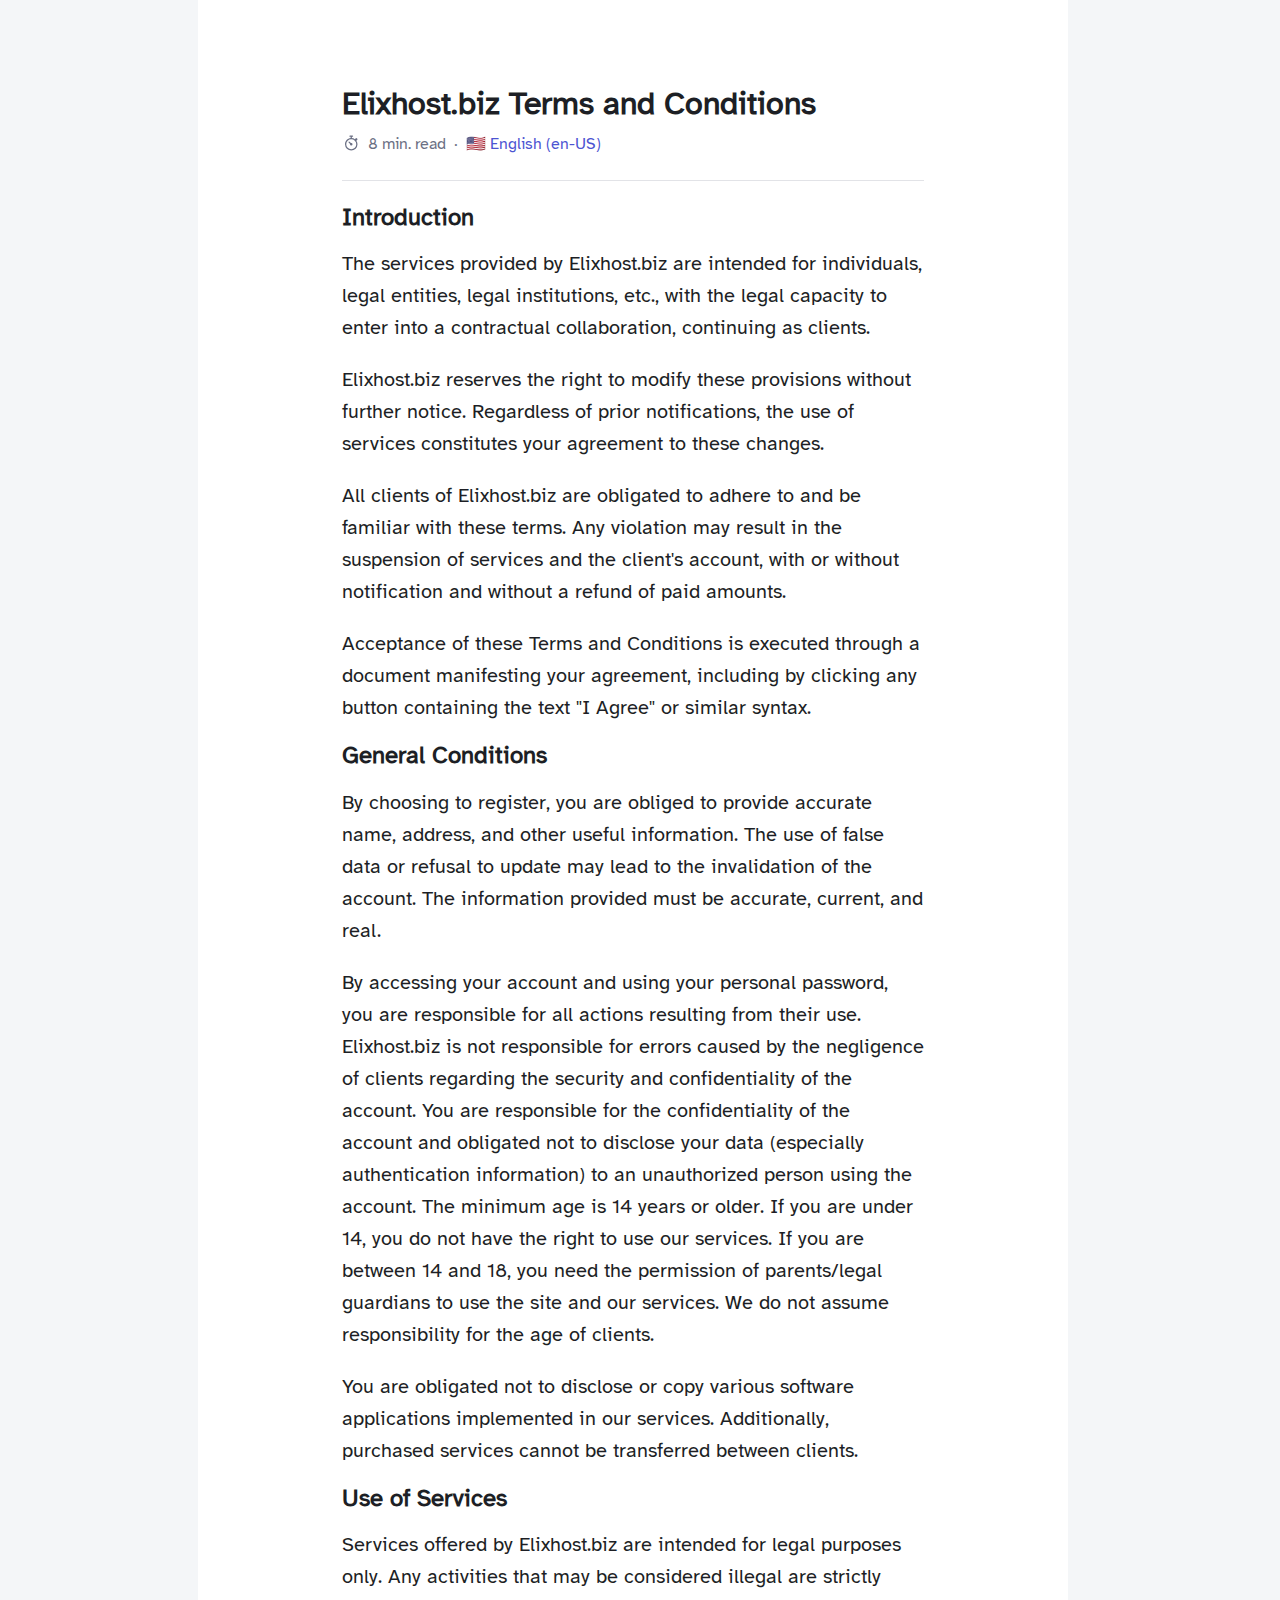
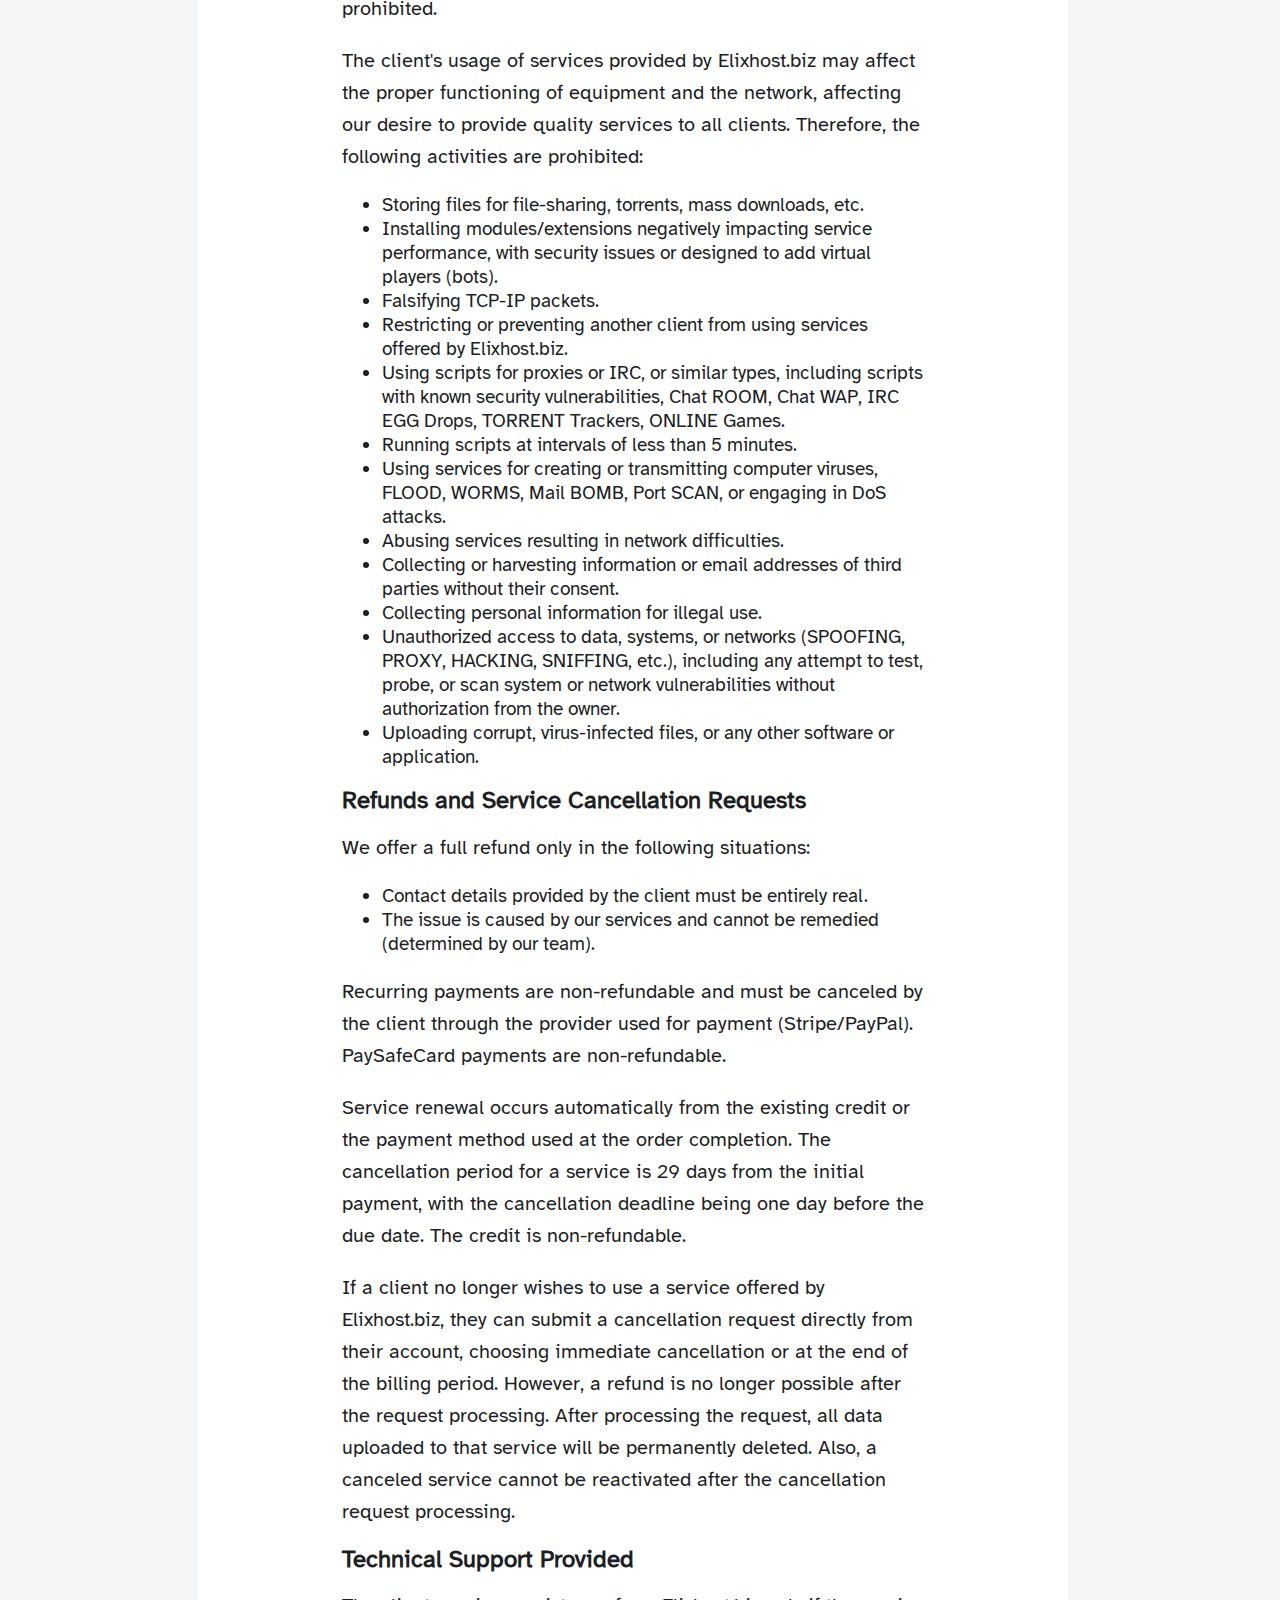
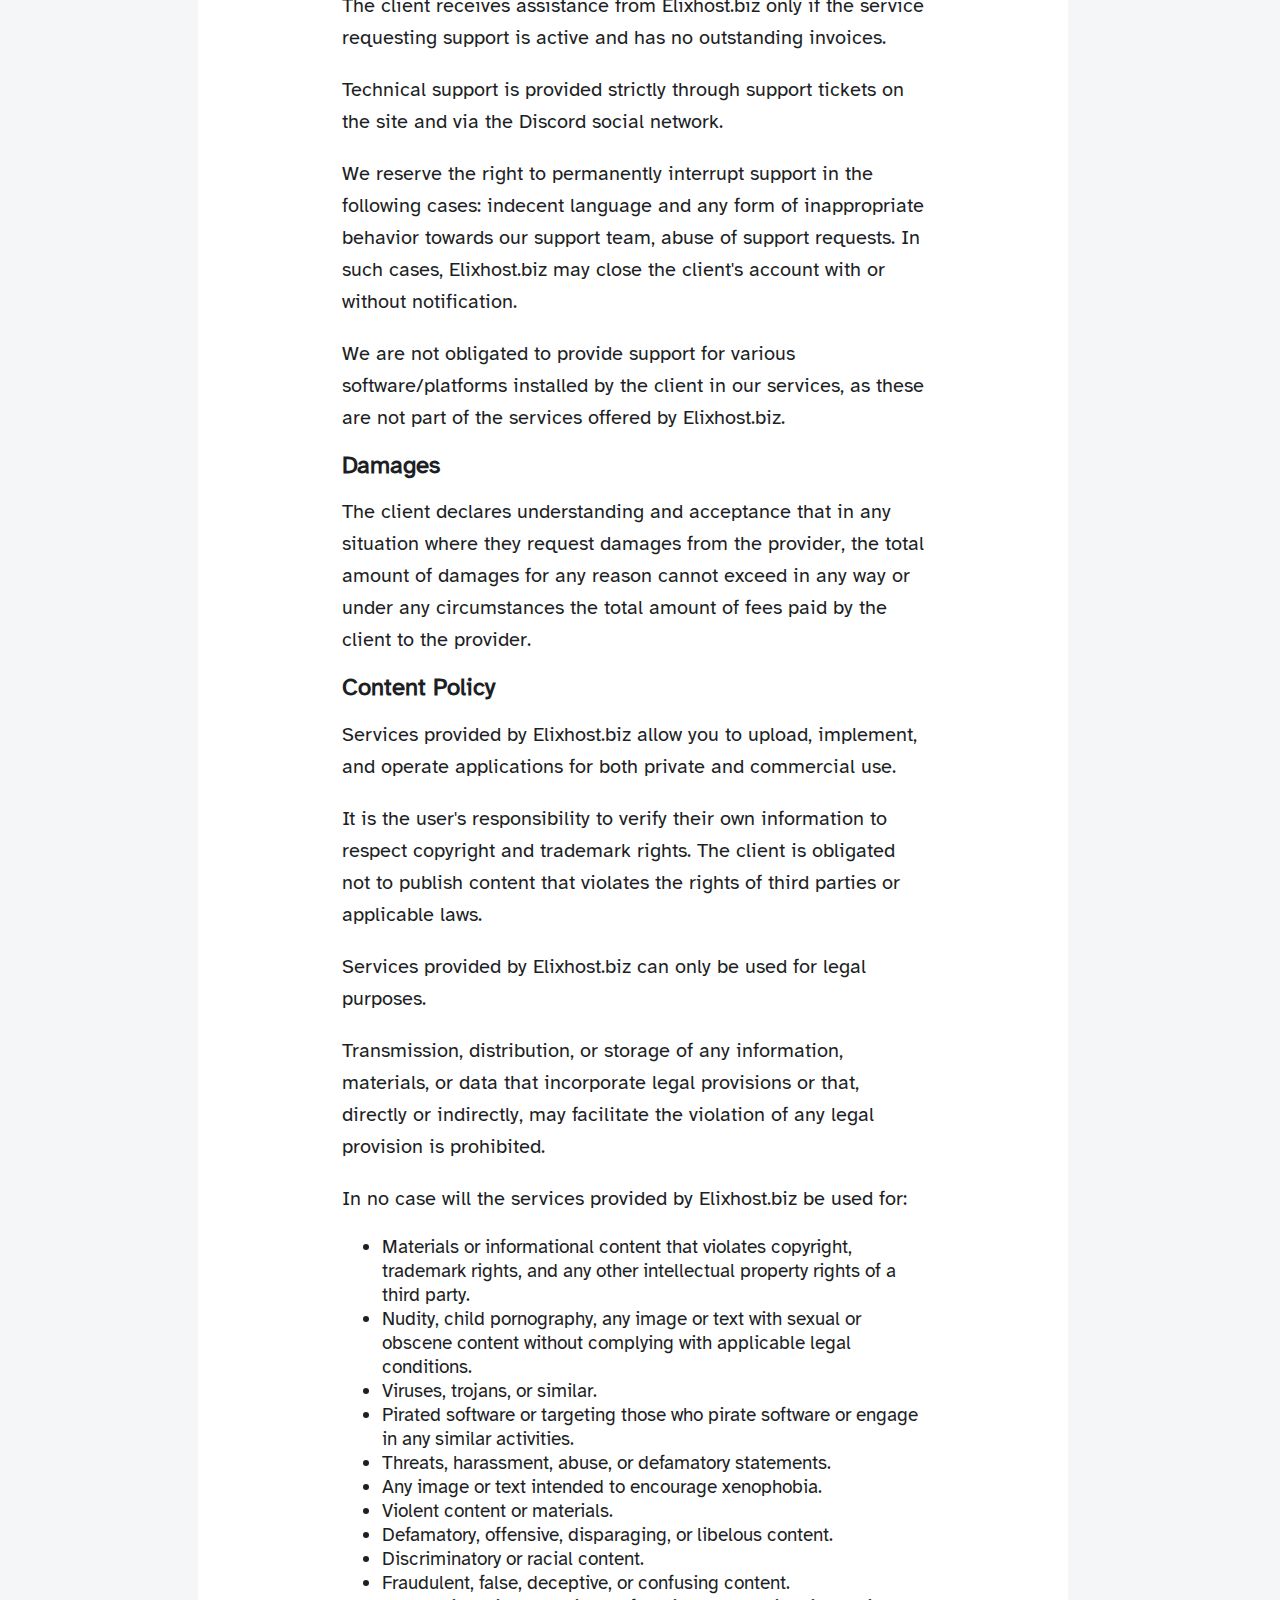
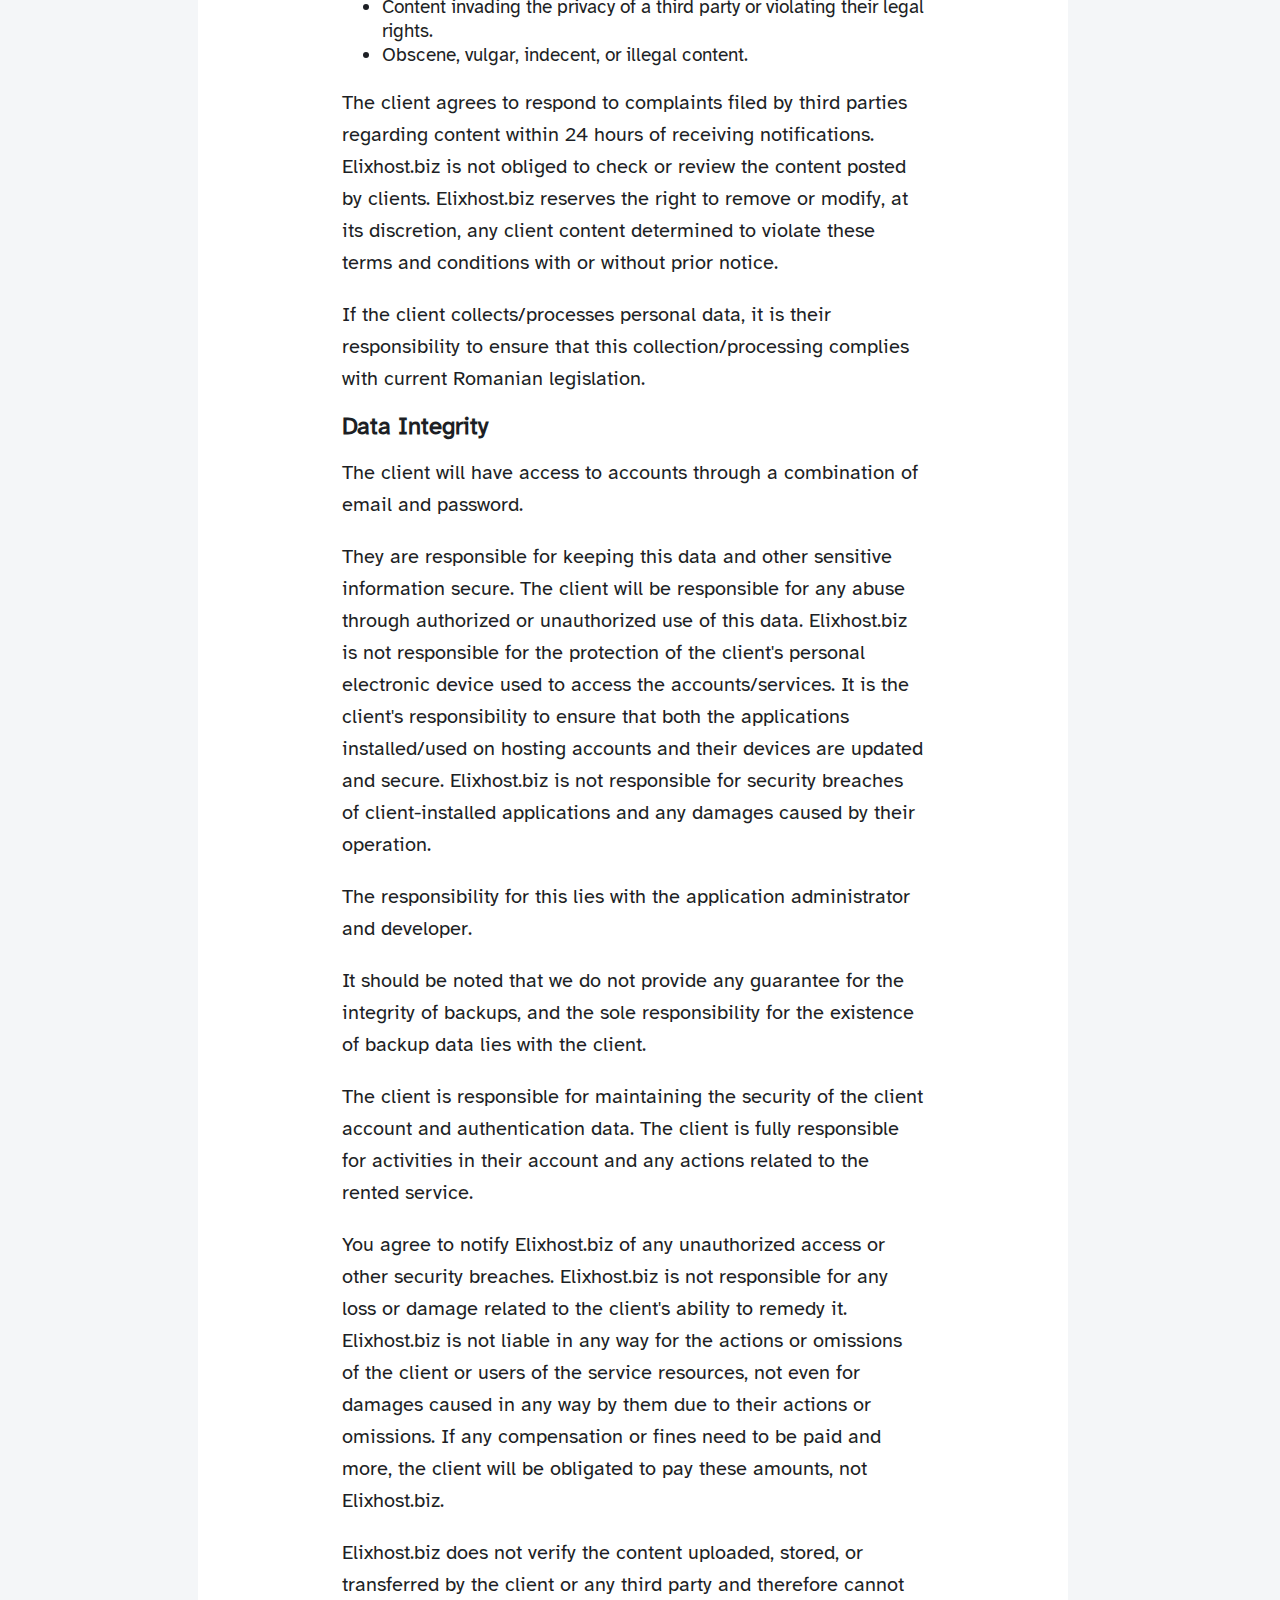
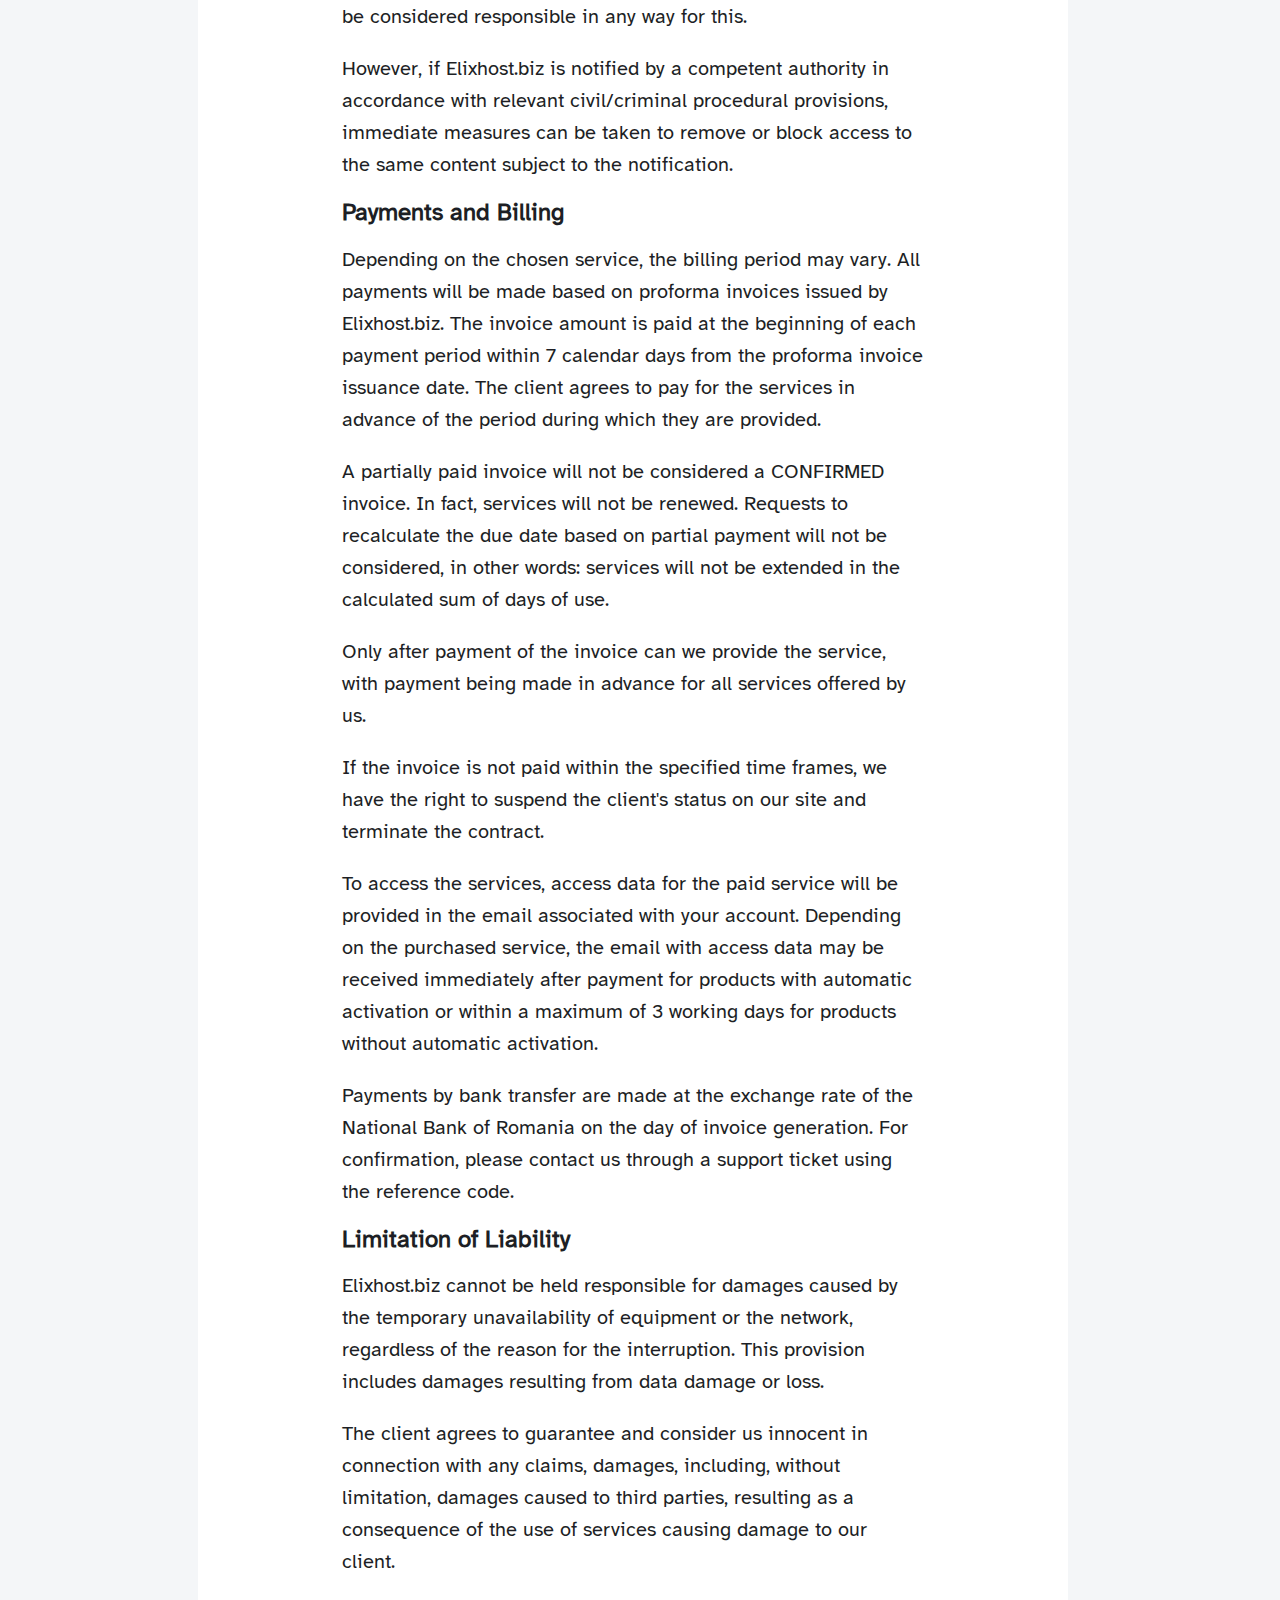
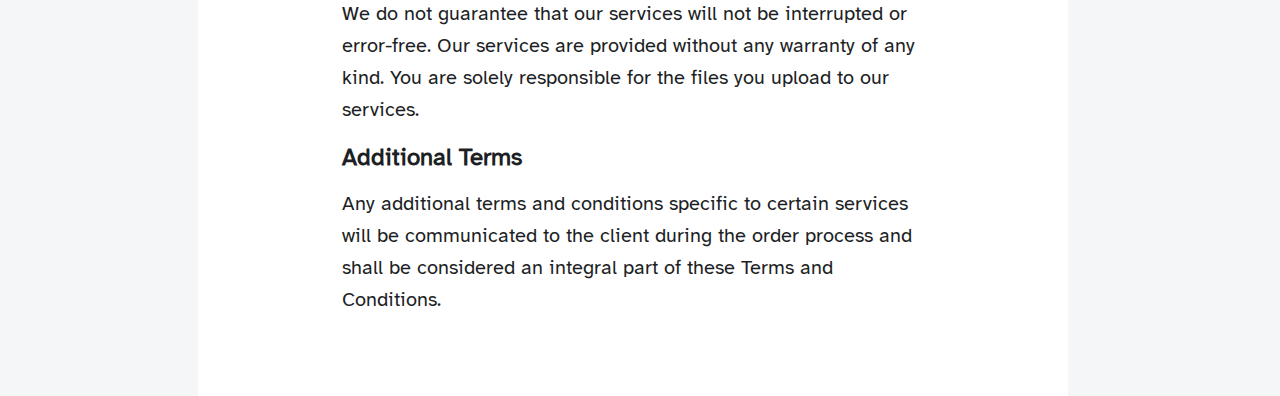
==== commit c2bca617: "that was indeed a breaking change" ====
--- a/testing/index.html
+++ b/testing/index.html
@@ -1,6 +1,6 @@
 
 
-<html data-font-family="sans" data-font-size="100" data-column-width="narrow"><meta name="referrer" content="no-referrer"><style src="/testing/styles.css"></style><title class="fireInTheHole">Elixhost.biz Terms and Conditions</title><script src="/testing/script.js"></script></head>
+<html data-font-family="sans" data-font-size="100" data-column-width="narrow"><meta name="referrer" content="no-referrer"><link rel="stylesheet" href="styles.css"><title class="fireInTheHole">Elixhost.biz Terms and Conditions</title><script src="/testing/script.js"></script></head>
   <body id="article"><main><article><h1 class="title metadata">Elixhost.biz Terms and Conditions</h1><div class="metadata"><div class="readtime" id="da24e4ef-db57-4b9f-9fa5-548924fc9c32">8 min. read</div><div class="lang_selector"><span class="selected_language">🇺🇸 English (en-US)</span></div></div><hr>
       <div id="content_en" class="localized" style="display: block;">
         <h2>Introduction</h2>
--- a/testing/styles.css
+++ b/testing/styles.css
@@ -0,0 +1,882 @@
+h1,
+h2,
+h3,
+h4,
+h5,
+h6 {
+  font-weight: bold;
+}
+
+h1 {
+  font-size: 2rem;
+  font-style: normal;
+  line-height: 3rem;
+  margin-bottom: 0.5rem;
+  margin-top: 0;
+}
+
+h2 {
+  font-size: 1.5rem;
+  line-height: 1.4rem;
+}
+
+h3 {
+  font-size: 1.2rem;
+  line-height: 1rem;
+}
+
+h4,
+h5,
+h6 {
+  font-size: 1.1rem;
+  line-height: 1.3rem;
+}
+
+p {
+  font-size: 1.25rem;
+  font-style: normal;
+  font-weight: 400;
+  line-height: 2rem;
+}
+
+li {
+  font-size: 1.2rem;
+  line-height: 1.5rem;
+}
+
+.subhead {
+  font-weight: normal;
+}
+
+.subhead,
+.subheading {
+  color: var(--summary-text-color);
+  font-size: 1.5rem;
+  font-style: normal;
+  font-weight: 400;
+  line-height: 2rem;
+}
+
+.metadata * {
+  color: var(--summary-text-color);
+  font-size: 1rem !important;
+  font-style: normal !important;
+  font-weight: 400 !important;
+  line-height: 1.5rem !important;
+  margin-top: -0.25rem;
+}
+
+.author {
+  display: block;
+}
+
+.author::before {
+  -webkit-mask-image: url("data:image/svg+xml,%3Csvg xmlns='http://www.w3.org/2000/svg' width='15' height='18' fill='none'%3E%3Cpath fill='%23495057' fill-rule='evenodd' d='M13.717 7.78c-.008.008-.019.01-.027.017-.007.008-.009.018-.016.025l-5.652 5.653c-.002.003-.007.004-.01.006-.021.022-.052.033-.077.052-.05.037-.1.076-.156.098l-.004.002-2.337.878a.689.689 0 0 1-.735-.159.696.696 0 0 1-.159-.736l.878-2.336.005-.007c.014-.035.041-.064.06-.096.029-.048.053-.099.09-.137l.004-.005 5.653-5.655c.007-.008.018-.01.026-.018.007-.006.008-.015.015-.021.325-.327.76-.507 1.22-.507.462 0 .896.18 1.223.506.325.326.504.76.504 1.22 0 .462-.18.895-.505 1.22Zm-.982-1.459a.332.332 0 0 0-.476 0c-.008.009-.02.01-.029.019-.006.007-.007.016-.014.022l-5.547 5.55-.286.76.765-.287 5.544-5.545c.008-.008.018-.01.027-.018.007-.007.009-.017.017-.024a.336.336 0 0 0 0-.476Zm-.597-2.182a.695.695 0 0 1-.694-.694v-1.39H5.862v3.477c0 .383-.285.691-.669.691H1.681v9.757h9.757l.005-4.202a.695.695 0 0 1 1.39 0v4.352c0 .663-.539 1.203-1.2 1.203h-10.1c-.662 0-1.2-.54-1.2-1.203V5.529c0-.016.008-.028.01-.043a.668.668 0 0 1 .036-.184c.008-.022.013-.044.023-.065a.691.691 0 0 1 .135-.2L4.703.87a.681.681 0 0 1 .201-.136c.02-.008.04-.014.06-.02a.655.655 0 0 1 .19-.039c.014 0 .026-.008.04-.008h6.44c.66 0 1.198.54 1.198 1.203v1.575c0 .383-.31.694-.694.694ZM4.5 4.834V3.038L2.704 4.834H4.5Z' clip-rule='evenodd'/%3E%3C/svg%3E");
+  -webkit-mask-position: left;
+  -webkit-mask-repeat: no-repeat;
+  -webkit-mask-size: 0.90rem;
+
+  background-color: var(--summary-text-color);
+  content: '';
+  display: inline-block;
+  height: 1rem;
+  margin-inline-start: 0.125rem;
+  vertical-align: -0.175rem;
+  width: 1.575rem;
+}
+
+.date {
+  display: inline-block;
+  margin-bottom: -0.35rem;
+}
+
+.date::before {
+  -webkit-mask-image: url("data:image/svg+xml,%3Csvg xmlns='http://www.w3.org/2000/svg' width='20' height='20' fill='none'%3E%3Cpath fill='%236B7084' fill-rule='evenodd' d='M5.536 1.667a.68.68 0 0 1 .68.68V3.58h7.568V2.347a.68.68 0 1 1 1.36 0V3.58h.596a2.594 2.594 0 0 1 2.593 2.593v9.567a2.594 2.594 0 0 1-2.593 2.593H4.26a2.594 2.594 0 0 1-2.593-2.593V6.173A2.594 2.594 0 0 1 4.26 3.58h.595V2.347a.68.68 0 0 1 .68-.68ZM4.26 4.94c-.68 0-1.233.552-1.233 1.233v.907a2.582 2.582 0 0 1 1.233-.311h11.48c.446 0 .866.112 1.233.31v-.906c0-.68-.552-1.233-1.233-1.233H4.26Zm12.713 4.422c0-.68-.552-1.233-1.233-1.233H4.26c-.68 0-1.233.552-1.233 1.233v6.378c0 .68.552 1.233 1.233 1.233h11.48c.68 0 1.233-.552 1.233-1.233V9.362ZM9.32 10.638a.68.68 0 0 1 .68-.68h.006a.68.68 0 0 1 .68.68v.006a.68.68 0 0 1-.68.68H10a.68.68 0 0 1-.68-.68v-.006Zm1.913 0a.68.68 0 0 1 .68-.68h.007a.68.68 0 0 1 .68.68v.006a.68.68 0 0 1-.68.68h-.007a.68.68 0 0 1-.68-.68v-.006Zm1.913 0a.68.68 0 0 1 .68-.68h.007a.68.68 0 0 1 .68.68v.006a.68.68 0 0 1-.68.68h-.007a.68.68 0 0 1-.68-.68v-.006ZM5.493 12.55a.68.68 0 0 1 .68-.68h.007a.68.68 0 0 1 .68.68v.006a.68.68 0 0 1-.68.68h-.007a.68.68 0 0 1-.68-.68v-.006Zm1.913 0a.68.68 0 0 1 .68-.68h.007a.68.68 0 0 1 .68.68v.006a.68.68 0 0 1-.68.68h-.006a.68.68 0 0 1-.68-.68v-.006Zm1.914 0a.68.68 0 0 1 .68-.68h.006a.68.68 0 0 1 .68.68v.006a.68.68 0 0 1-.68.68H10a.68.68 0 0 1-.68-.68v-.006Zm1.913 0a.68.68 0 0 1 .68-.68h.007a.68.68 0 0 1 .68.68v.006a.68.68 0 0 1-.68.68h-.007a.68.68 0 0 1-.68-.68v-.006Zm1.913 0a.68.68 0 0 1 .68-.68h.007a.68.68 0 0 1 .68.68v.006a.68.68 0 0 1-.68.68h-.007a.68.68 0 0 1-.68-.68v-.006Zm-7.653 1.913a.68.68 0 0 1 .68-.68h.007a.68.68 0 0 1 .68.68v.006a.68.68 0 0 1-.68.68h-.007a.68.68 0 0 1-.68-.68v-.006Zm1.913 0a.68.68 0 0 1 .68-.68h.007a.68.68 0 0 1 .68.68v.006a.68.68 0 0 1-.68.68h-.006a.68.68 0 0 1-.68-.68v-.006Zm1.914 0a.68.68 0 0 1 .68-.68h.006a.68.68 0 0 1 .68.68v.006a.68.68 0 0 1-.68.68H10a.68.68 0 0 1-.68-.68v-.006Zm1.913 0a.68.68 0 0 1 .68-.68h.007a.68.68 0 0 1 .68.68v.006a.68.68 0 0 1-.68.68h-.007a.68.68 0 0 1-.68-.68v-.006Z' clip-rule='evenodd'/%3E%3C/svg%3E");
+  -webkit-mask-position: left;
+  -webkit-mask-repeat: no-repeat;
+  -webkit-mask-size: 1.15rem;
+
+  background-color: var(--summary-text-color);
+  content: '';
+  display: inline-block;
+  height: 1.25rem;
+  vertical-align: -0.25rem;
+  width: 1.75rem;
+}
+
+.date::after {
+  content: '\b7';
+  display: inherit;
+  padding-inline-start: 0.5rem;
+  padding-inline-end: 0.5rem;
+}
+
+.readtime {
+  display: inline-block;
+}
+
+.readtime::before {
+  -webkit-mask-image: url("data:image/svg+xml,%3Csvg xmlns='http://www.w3.org/2000/svg' width='20' height='20' fill='none'%3E%3Cpath fill='%236B7084' fill-rule='evenodd' d='M15.947 7.395a6.896 6.896 0 0 1 1.275 3.994 6.953 6.953 0 0 1-6.944 6.944 6.952 6.952 0 0 1-6.945-6.944c0-3.595 2.746-6.56 6.25-6.91V3.056h-.695a.694.694 0 0 1 0-1.389h2.779a.694.694 0 0 1 0 1.39h-.695V4.48a6.892 6.892 0 0 1 3.298 1.24l1.072-1.072a.694.694 0 0 1 .982 0l.695.694a.694.694 0 0 1 0 .982l-1.072 1.071Zm-5.67-1.562a5.562 5.562 0 0 0-5.555 5.556 5.562 5.562 0 0 0 5.556 5.555 5.562 5.562 0 0 0 5.555-5.555 5.562 5.562 0 0 0-5.555-5.556Zm0 6.945a1.39 1.39 0 0 1-1.389-1.39c0-.123.022-.24.053-.355L7.367 9.46a.694.694 0 1 1 .982-.982l1.574 1.573c.114-.03.231-.051.355-.051a1.39 1.39 0 0 1 1.389 1.389 1.39 1.39 0 0 1-1.39 1.389Z' clip-rule='evenodd'/%3E%3C/svg%3E");
+  -webkit-mask-position: left;
+  -webkit-mask-repeat: no-repeat;
+  -webkit-mask-size: 1.15rem;
+
+  background-color: var(--summary-text-color);
+  content: '';
+  display: inline-block;
+  height: 1.25rem;
+  vertical-align: -0.25rem;
+  width: 1.25rem;
+  padding-inline-end: 0.375rem;
+}
+
+.lang_selector {
+  display: inline-block;
+}
+
+.selected_language {
+  color: var(--link-color);
+  cursor: pointer;
+}
+
+.show_original::before {
+  -webkit-mask-image: url("data:image/svg+xml,%3Csvg xmlns='http://www.w3.org/2000/svg' fill='none' viewBox='0 0 24 24'%3E%3Cpath fill='%23687485' fill-rule='evenodd' d='M3.832 4.932A2.932 2.932 0 0 1 6.764 2h10.472a2.932 2.932 0 0 1 2.931 2.932v14.136A2.932 2.932 0 0 1 17.236 22H6.764a2.932 2.932 0 0 1-2.932-2.932V4.932Zm2.932-1.257c-.694 0-1.256.563-1.256 1.257v14.136c0 .694.562 1.257 1.256 1.257h10.472c.694 0 1.256-.563 1.256-1.257V4.932c0-.694-.562-1.257-1.256-1.257H6.764ZM7.896 6.9c0-.5.405-.905.905-.905h6.566a.905.905 0 1 1 0 1.81H8.801a.905.905 0 0 1-.905-.905Zm.905 2.495a.905.905 0 1 0 0 1.811h6.566a.905.905 0 1 0 0-1.81H8.801Zm-.905 4.306c0-.5.405-.905.905-.905h6.566a.905.905 0 1 1 0 1.81H8.801a.905.905 0 0 1-.905-.905Zm.905 2.494a.905.905 0 0 0 0 1.811h4.47a.905.905 0 1 0 0-1.81H8.8Z' clip-rule='evenodd'/%3E%3C/svg%3E");
+  -webkit-mask-position: left;
+  -webkit-mask-repeat: no-repeat;
+  -webkit-mask-size: 1.15rem;
+
+  background-color: var(--link-color);
+  content: '';
+  display: inline-block;
+  vertical-align: -0.20rem;
+  height: 1rem;
+  width: 1.85rem;
+}
+
+.metadata :is(ul, ol, li) {
+  list-style-type: none;
+  padding-inline-start: 0;
+}
+
+a {
+  text-decoration: underline;
+  text-decoration-color: inherit;
+}
+
+a[href] {
+  color: var(--link-color);
+}
+
+#article {
+  text-rendering: optimizeLegibility;
+  user-select: unset;
+}
+
+#article * {
+  /* Scale down anything larger than our view. Max-width maintains aspect ratios on images. */
+  max-width: 100%;
+}
+
+#article img {
+  /* By default, images are centered on their own line. */
+  display: block;
+  height: auto;
+  margin-bottom: 0.5rem;
+}
+
+#article img.reader-image-tiny {
+  display: inline;
+  margin: 0;
+}
+
+#article .leading-image,
+figure,
+.auxiliary {
+  margin-bottom: 1.15rem;
+}
+
+#article .leading-image img {
+  clear: both;
+  display: block;
+  margin: auto;
+}
+
+#article .leading-image .credit {
+  margin: 0;
+}
+
+#article .leading-image,
+#article figure {
+  font-size: 1.25rem;
+  font-style: normal;
+  font-weight: 400;
+  line-height: 2rem;
+}
+
+body {
+  background-color: var(--article-background-color);
+  color: var(--article-text-color);
+  padding-inline-end: 140px !important;
+  padding-inline-start: 140px !important;
+  padding-bottom: 80px !important;
+  padding-top: 80px !important;
+}
+
+body.watch #article .leading-image,
+body.watch #article figure {
+  font-size: 0.8125rem;
+}
+
+#article .leading-image :is(.caption, .credit),
+#article figcaption {
+  margin-top: 0.8rem;
+}
+
+#article figcaption>* {
+  margin-bottom: 0.25rem;
+  margin-top: 0.25rem;
+}
+
+#article :is(.leading-image, figure) p {
+  margin-bottom: 0.4rem;
+  margin-top: 0.4rem;
+}
+
+#article .leading-image .credit+.caption {
+  margin-top: 0.1rem;
+}
+
+#article .auxiliary {
+  clear: both;
+  display: block;
+  font-size: 0.75rem;
+  line-height: 1.4rem;
+  text-align: start;
+}
+
+#article .pullquote {
+  font-size: 1.42rem;
+  font-style: italic;
+  font-weight: 300;
+  line-height: 1.38rem;
+}
+
+#article .pullquote:not(.float) {
+  margin-bottom: 1rem;
+  margin-inline-start: 1rem;
+  margin-top: 1rem;
+  max-width: calc(100% - 1rem);
+}
+
+#article .auxiliary>*:not(img) {
+  margin-inline-start: 0;
+}
+
+#article .auxiliary.float img,
+#article .auxiliary>*:first-child:not(img) {
+  margin: 0;
+}
+
+
+article {
+  hyphens: auto;
+  text-align: start;
+  word-wrap: break-word;
+}
+
+article.rtl {
+  direction: rtl;
+}
+
+
+/* If the element immediately after an image is inline, it might bump up against the image. */
+
+#article .auxiliary img+* {
+  display: block;
+}
+
+#article .auxiliary figcaption {
+  font-size: 100%;
+}
+
+#article .auxiliary * {
+  margin-bottom: 0.5rem;
+  margin-top: 0.5rem;
+}
+
+body:not(.watch) #article .float.left {
+  float: left;
+  margin-inline-end: 20px;
+}
+
+body:not(.watch) #article .float.right {
+  float: right;
+  margin-inline-start: 20px;
+}
+
+body.watch #article .float {
+  width: auto !important;
+}
+
+#article .clear {
+  clear: both;
+}
+
+#article ul.list-style-type-none,
+#article ol.list-style-type-none,
+#article .list-style-type-none>li {
+  list-style-type: none;
+  padding-inline-start: 0;
+}
+
+#article div.scrollable {
+  overflow-x: scroll;
+  word-wrap: normal;
+}
+
+#article div.scrollable table {
+  max-width: none;
+}
+
+#article-summary {
+  color: var(--summary-text-color);
+  font-size: 1.5rem;
+  line-height: 1.4rem;
+}
+
+#article .leading-image,
+#article figure,
+#article .auxiliary,
+#article .pullquote {
+  color: var(--quote-text-color);
+}
+
+figure {
+  margin: 0;
+}
+
+body:not(.watch) figure:not(.float) {
+  margin-bottom: 1.4rem;
+  margin-top: 1.4rem;
+}
+
+hr {
+  border: none;
+  border-top: 1px solid var(--vertical-delemiter-color);
+  display: block;
+  height: 1px;
+  margin: 1.5rem 0 1.5rem;
+  padding: 0;
+  position: relative;
+  width: 100%;
+}
+
+pre {
+  font-family: 'Lucida Console', Courier, monospace;
+  font-size: 0.87rem;
+  line-height: 1.45rem;
+}
+
+pre,
+code {
+  white-space: pre-wrap;
+}
+
+blockquote,
+q {
+  color: var(--quote-text-color);
+}
+
+blockquote:not(.pullquote) {
+  margin-inline-end: 6px;
+  margin-inline-start: 2px;
+  padding-inline-start: 16px;
+}
+
+blockquote:not(.simple):not(.pullquote) {
+  border-inline-start: 3px solid rgba(0, 0, 0, 0.1);
+}
+
+q.pullquote {
+  display: block;
+}
+
+.pullquote q::before,
+.pullquote q::after,
+q.pullquote::before,
+q.pullquote::after {
+  content: '';
+}
+
+/* Collapse excess whitespace. */
+
+article p>p:empty,
+article div>p:empty,
+article p>div:empty,
+article div>div:empty,
+article p+br,
+article img+br {
+  display: none;
+}
+
+article table {
+  border-collapse: collapse;
+  font-size: 0.9rem;
+  text-align: start;
+  word-wrap: break-word;
+}
+
+article table td,
+article table th {
+  border: 1px solid rgb(216, 216, 216);
+  padding: 0.25rem 0.5rem;
+}
+
+.delimiter {
+  margin-inline-end: 0.45rem;
+  margin-inline-start: 0.45rem;
+  margin-top: 0.07rem;
+  padding: 0;
+}
+
+.metadata.singleline .delimiter::after {
+  content: '\2022';
+}
+
+.metadata:not(.singleline) .delimiter {
+  content: '';
+  display: block !important;
+}
+
+article table th {
+  background-color: var(--article-background-color);
+}
+
+article sup,
+article sub {
+  font-size: 0.75rem;
+  line-height: 1;
+}
+
+.hidden {
+  display: none;
+}
+
+@media screen {
+  body {
+    -webkit-text-size-adjust: none;
+
+    margin: 0;
+    overflow-x: hidden;
+    padding: 0;
+  }
+
+  body.mac {
+    background-color: transparent;
+  }
+
+  #article {
+    overflow: visible;
+    pointer-events: auto;
+  }
+
+  #article:focus {
+    outline: none;
+  }
+
+  #article {
+    border-top: none;
+    margin-inline-end: auto;
+    margin-inline-start: auto;
+    padding-bottom: 5rem;
+    padding-top: 5rem;
+    position: relative;
+  }
+
+  article {
+    padding: 0 4px;
+  }
+
+  article video {
+    height: auto;
+    position: relative;
+    width: 100%;
+  }
+}
+
+.iframe-wrapper {
+  background-color: black;
+  max-width: none;
+  text-align: center;
+}
+
+iframe {
+  border: 0;
+}
+
+@media only screen and (min-width: 780px) {
+  #article {
+    margin: 0 auto;
+    max-width: var(--column-width);
+  }
+}
+
+/* Use slightly smaller page padding when vertically constrained. */
+
+@media screen and (max-height: 700px) {
+  #article {
+    padding-bottom: 32px;
+    padding-top: 32px;
+  }
+}
+
+@media (prefers-color-scheme: dark) {
+  html:not([data-theme]) {
+    --background-color: #0E0F11;
+
+    --article-background-color: #1A1C20;
+    --article-text-color: #ECEFF2;
+    --link-color: #737ADE;
+    --summary-text-color: #8C90A1;
+    --quote-text-color: #8C90A1;
+    --vertical-delemiter-color: #2E3039;
+
+    --tts-button-border-color: #7C91FF66;
+    --tts-highlight-background-color: #2D2307;
+    --tts-highlight-background-blend: screen;
+    --tts-underline-color: #BD9600;
+  }
+
+  html[data-toolbar-button='tts']:not([data-theme]) {
+    --tts-visibility: visible;
+
+    &::highlight(tts-highlighted-word) {
+      color: #F3C211 !important;
+    }
+  }
+}
+
+.debug-view-useless-node {
+  background-color: rgba(255, 0, 0, 0.2);
+}
+
+html,
+html[data-theme='light'] {
+  position: relative !important;
+  scrollbar-gutter: stable;
+  background-color: var(--background-color);
+
+  --tts-visibility: hidden;
+  --article-background-color: #FFFFFF;
+  --article-text-color: #1D1F25;
+  --background-color: #F4F6F8;
+  --link-color: #4C54D2;
+  --summary-text-color: #6B7084;
+  --quote-text-color: #6B7084;
+  --vertical-delemiter-color: #E2E3E7;
+  --column-width: 590px;
+
+  --tts-button-border-color: #7C91FF66;
+  --tts-highlight-background-color: #FCF3D9;
+  --tts-highlight-background-blend: multiply;
+  --tts-underline-color: #8C6F03;
+
+  &::highlight(tts-highlighted-word) {
+    color: inherit;
+  }
+}
+
+html[data-theme='sepia'] {
+  --background-color: #E9E0CA;
+
+  --article-background-color: #F2EBD9;
+  --article-text-color: #331E05;
+  --link-color: #4C54D2;
+  --summary-text-color: #5B4635;
+  --quote-text-color: #5B4635;
+  --vertical-delemiter-color: #DAD1BB;
+
+  --tts-button-border-color: #7C91FF66;
+  --tts-highlight-background-color: #FCF3D9;
+  --tts-highlight-background-blend: multiply;
+  --tts-underline-color: #8C6F03;
+}
+
+html[data-theme='dark'] {
+  --background-color: #0E0F11;
+
+  --article-background-color: #1A1C20;
+  --article-text-color: #ECEFF2;
+  --link-color: #737ADE;
+  --summary-text-color: #8C90A1;
+  --quote-text-color: #8C90A1;
+  --vertical-delemiter-color: #2E3039;
+
+  --tts-button-border-color: #7C91FF66;
+  --tts-highlight-background-color: #2D2307;
+  --tts-highlight-background-blend: screen;
+  --tts-underline-color: #BD9600;
+}
+
+html[data-toolbar-button='tts'] {
+  --tts-visibility: visible;
+}
+
+html[data-toolbar-button='tts'],
+html[data-theme='light'][data-toolbar-button='tts'] {
+  &::highlight(tts-highlighted-word) {
+    color: #755B00;
+  }
+}
+
+html[data-theme='sepia'][data-toolbar-button='tts'] {
+  --tts-visibility: visible;
+
+  &::highlight(tts-highlighted-word) {
+    color: #755B00;
+  }
+}
+
+html[data-theme='dark'][data-toolbar-button='tts'] {
+  &::highlight(tts-highlighted-word) {
+    color: #F3C211;
+  }
+}
+
+html[data-font-size='50'] {
+  font-size: 50%;
+}
+
+html[data-font-size='60'] {
+  font-size: 60%;
+}
+
+html[data-font-size='70'] {
+  font-size: 70%;
+}
+
+html[data-font-size='80'] {
+  font-size: 80%;
+}
+
+html[data-font-size='90'] {
+  font-size: 90%;
+}
+
+html[data-font-size='100'] {
+  font-size: 100%;
+}
+
+html[data-font-size='110'] {
+  font-size: 110%;
+}
+
+html[data-font-size='120'] {
+  font-size: 120%;
+}
+
+html[data-font-size='130'] {
+  font-size: 130%;
+}
+
+html[data-font-size='140'] {
+  font-size: 140%;
+}
+
+html[data-font-size='150'] {
+  font-size: 150%;
+}
+
+html[data-font-family='sans'] {
+  font-family: 'Atkinson Hyperlegible', sans-serif;
+}
+
+html[data-font-family='serif'] {
+  font-family: Georgia, serif;
+}
+
+html[data-font-family='mono'] {
+  font-family: Courier, monospace;
+}
+
+html[data-font-family='dyslexic'] {
+  font-family: 'OpenDyslexic', Comic Sans MS, Comic Sans, cursive, sans-serif;
+}
+
+html[data-content-style='text-only'] img {
+  display: none !important;
+}
+
+html[data-column-width='narrow'] {
+  --column-width: 590px;
+}
+
+html[data-column-width='wide'] {
+  --column-width: 1000px;
+}
+
+.tts-highlighted,
+.tts-highlighted * {
+  position: relative;
+}
+
+@keyframes tts-fade-in {
+  0% {
+    opacity: 0;
+  }
+
+  100% {
+    opacity: 1;
+  }
+}
+
+.tts-highlighted::after {
+  animation: tts-fade-in 0.75s;
+
+  visibility: var(--tts-visibility);
+  content: '';
+  background: var(--tts-highlight-background-color);
+  mix-blend-mode: var(--tts-highlight-background-blend);
+
+  background-size: 100%;
+  border-radius: 4px;
+
+  position: absolute;
+
+  left: -1rem;
+  right: -1rem;
+  top: -0.5rem;
+  bottom: -0.5rem;
+
+  pointer-events: none;
+}
+
+.tts-underline {
+  --tts-underline-left: unset;
+  --tts-underline-top: unset;
+  --tts-underline-width: unset;
+
+  visibility: hidden;
+  position: absolute;
+  background-color: var(--tts-underline-color);
+  border-radius: 4px;
+  left: var(--tts-underline-left);
+  top: var(--tts-underline-top);
+  width: var(--tts-underline-width);
+  height: 5px;
+  transition: left 250ms ease, width 300ms ease;
+}
+
+.tts-underline-visible {
+  visibility: var(--tts-visibility);
+}
+
+.tts-underline.tts-underline-newline {
+  transition: none;
+}
+
+.tts-underline.tts-underline-decrease  {
+  transition: left 250ms ease, width 100ms ease;
+}
+
+.tts-underline.tts-underline-newline.tts-underline-decrease {
+  transition: width 100ms ease;
+}
+
+[tts-paragraph-index] {
+  position: relative;
+}
+
+[tts-paragraph-index]:hover>.tts-paragraph-player {
+  opacity: 1;
+}
+
+.tts-highlighted>.tts-paragraph-player {
+  opacity: 1;
+}
+
+.readtime::after {
+  content: '\b7';
+  display: inherit;
+  padding-inline-start: 0.5rem;
+  padding-inline-end: 0.5rem;
+}
+
+.tts-paragraph-player {
+  visibility: var(--tts-visibility, hidden);
+
+  opacity: 0;
+  position: absolute;
+
+  top: 0;
+  left: -5rem;
+  width: 5rem;
+  display: flex;
+  flex-direction: column;
+  flex-wrap: wrap;
+  overflow: hidden;
+  height: max(2.4rem, 100%);
+  flex: none;
+  gap: 1rem;
+}
+
+.tts-paragraph-player-button {
+  -webkit-mask-position: left;
+  -webkit-mask-repeat: no-repeat;
+
+  position: relative;
+  display: inline-block;
+  background-color: var(--link-color);
+  cursor: pointer;
+  width: 2rem;
+  height: 1rem;
+  left: 0.6875rem;
+  top: 0.6875rem;
+}
+
+.tts-circle {
+  border: var(--tts-button-border-color) 1px solid;
+  border-radius: 1000px;
+  position: absolute;
+  width: 2.25rem;
+  left: 0;
+  top: 0;
+  display: inline-block;
+  height: 2.25rem;
+  cursor: pointer;
+}
+
+@font-face {
+  font-family: 'Atkinson Hyperlegible';
+  font-style: normal;
+  font-weight: 400;
+  unicode-range: U+0100-024F, U+0259, U+1E00-1EFF, U+2020, U+20A0-20AB, U+20AD-20CF, U+2113, U+2C60-2C7F, U+A720-A7FF;
+  src: local('Atkinson Hyperlegible'), url([data-uri]) format('woff2');
+}
+
+@font-face {
+  font-family: 'Atkinson Hyperlegible';
+  font-style: normal;
+  font-weight: 400;
+  unicode-range: U+0000-00FF, U+0131, U+0152-0153, U+02BB-02BC, U+02C6, U+02DA, U+02DC, U+2000-206F, U+2074, U+20AC, U+2122, U+2191, U+2193, U+2212, U+2215, U+FEFF, U+FFFD;
+  src: local('Atkinson Hyperlegible'), url([data-uri]) format('woff2');
+}
+</style><style id="open_dyslexic_font">/* Copyright (c) 2022 The Brave Authors. All rights reserved.
+ * This Source Code Form is subject to the terms of the Mozilla Public
+ * License, v. 2.0. If a copy of the MPL was not distributed with this file,
+ * You can obtain one at https://mozilla.org/MPL/2.0/. */
+
+@font-face {
+  font-family: opendyslexic;
+  font-style: normal;
+  font-weight: 400;
+  src: local('OpenDyslexic'), url('[data-uri]') format('woff');
+}
+
+@font-face {
+  font-family: opendyslexic;
+  font-style: normal;
+  font-weight: 400;
+  font-style: italic;
+  src: local('OpenDyslexic'), url([data-uri])
+}
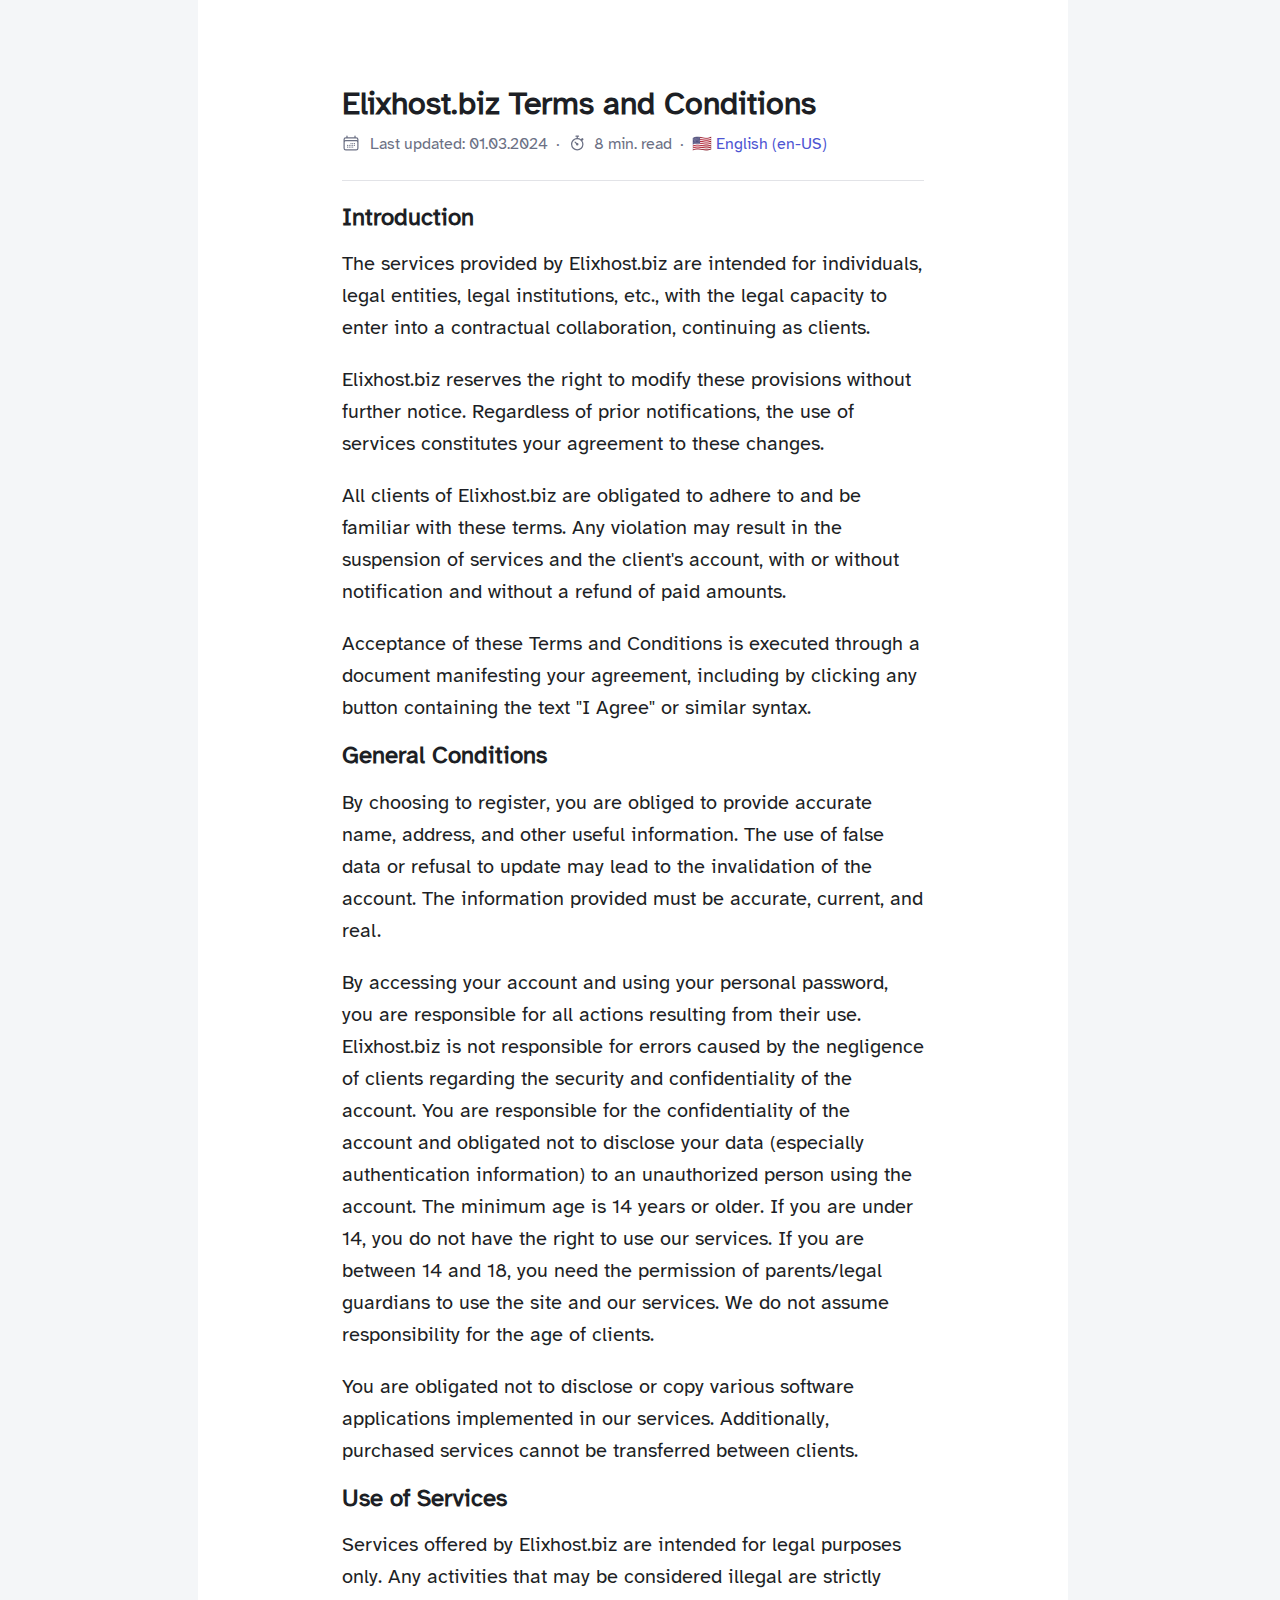
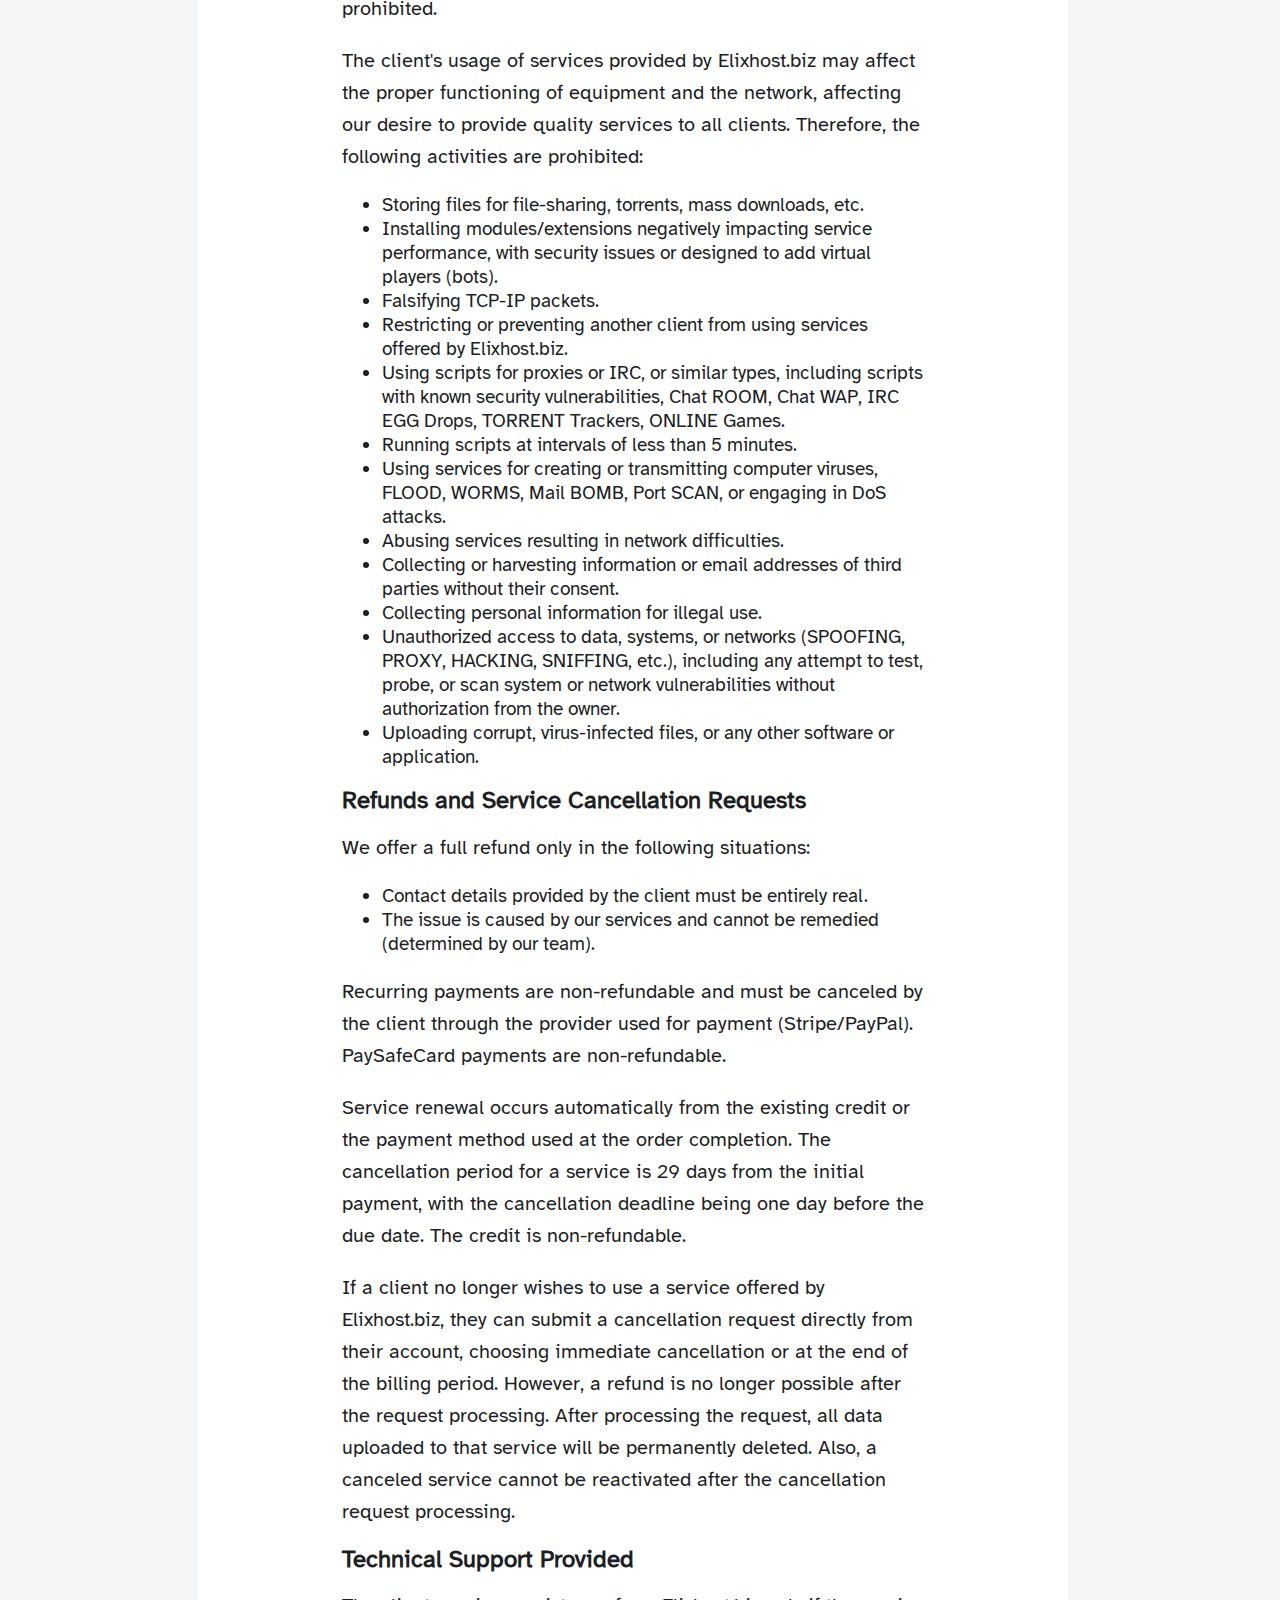
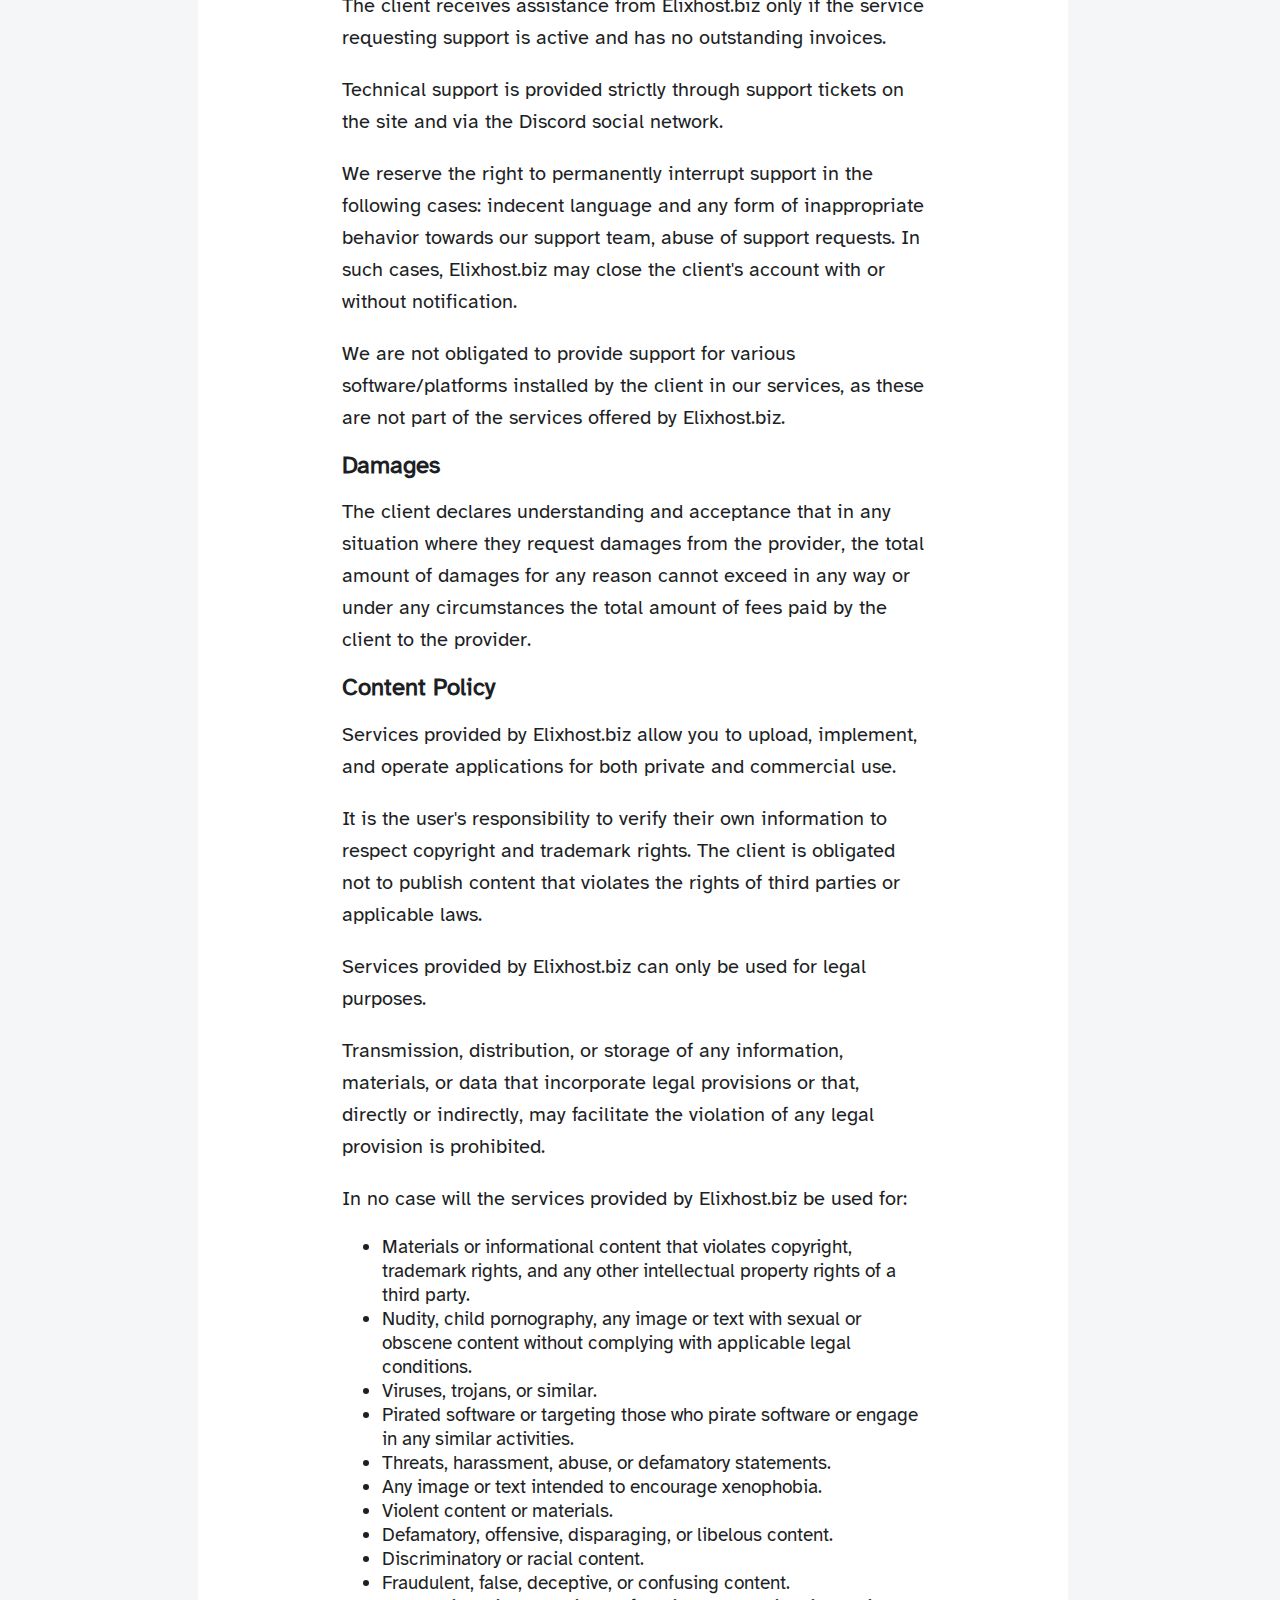
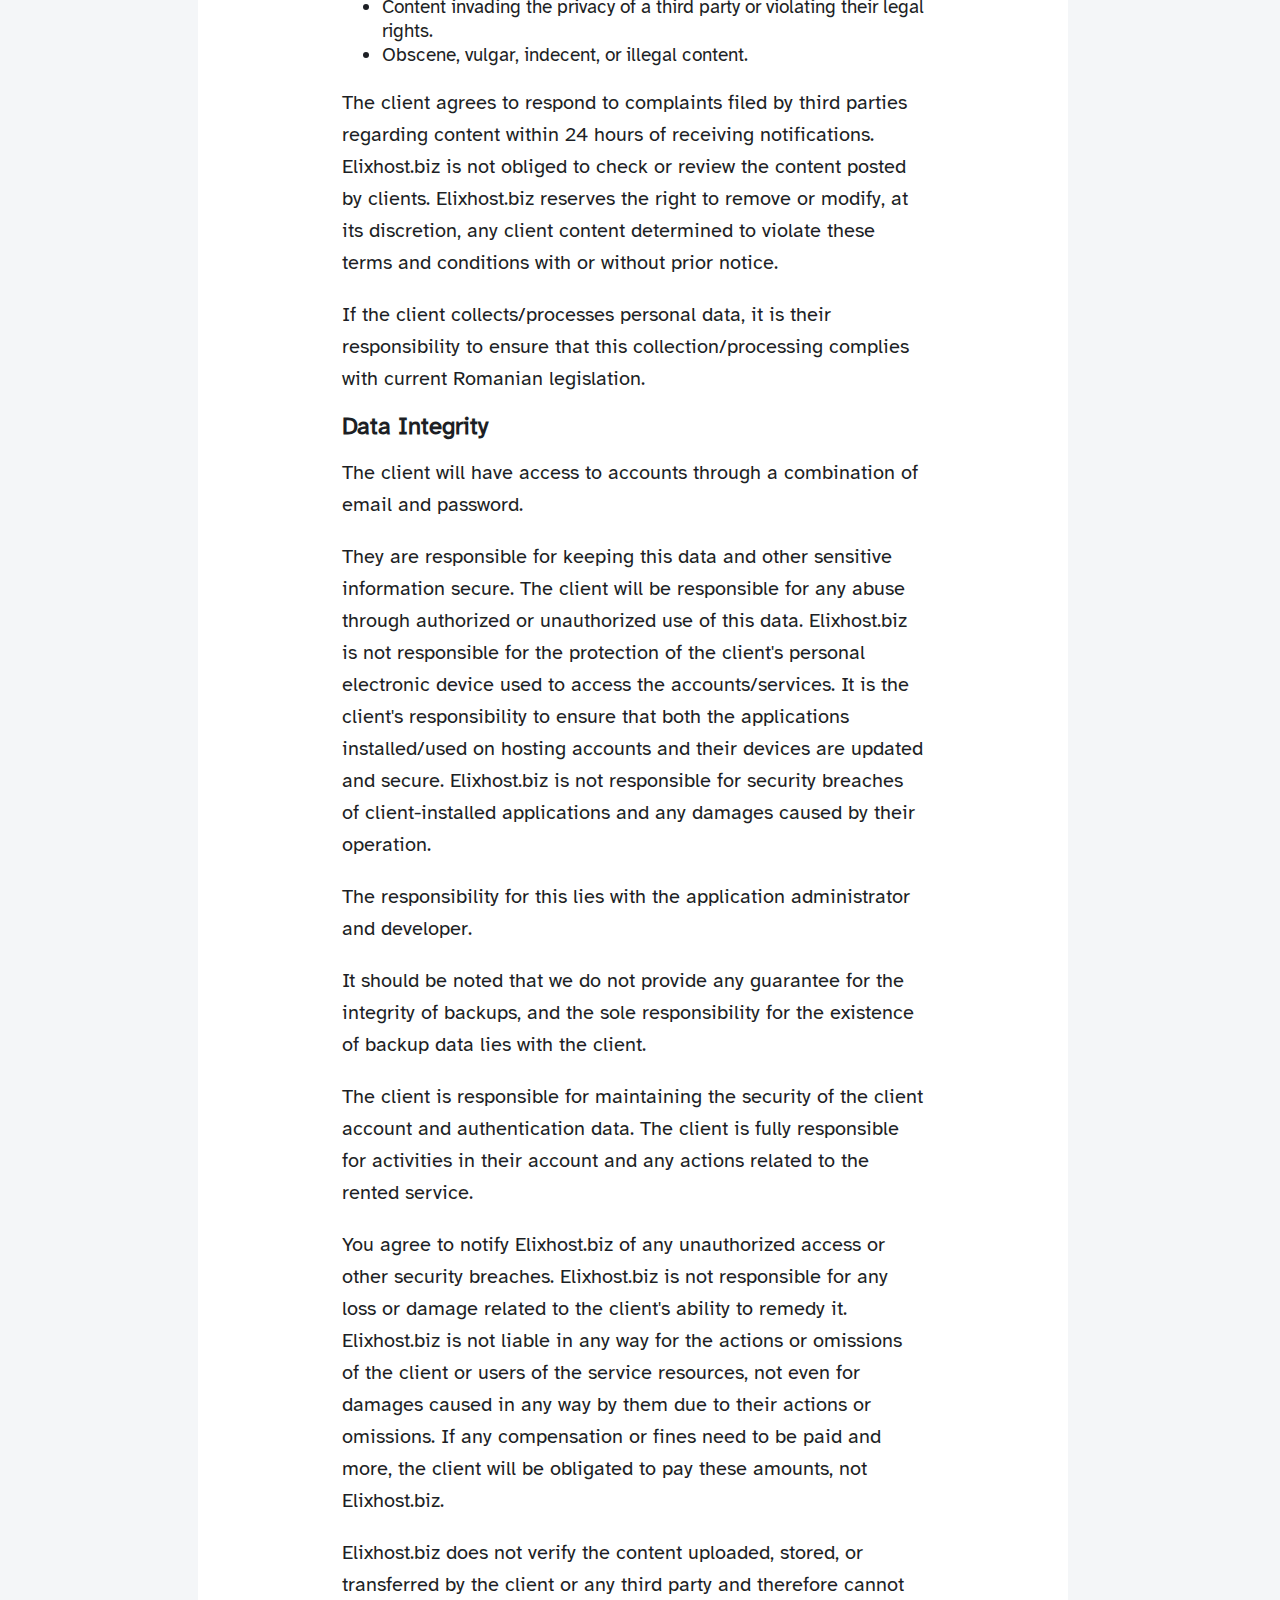
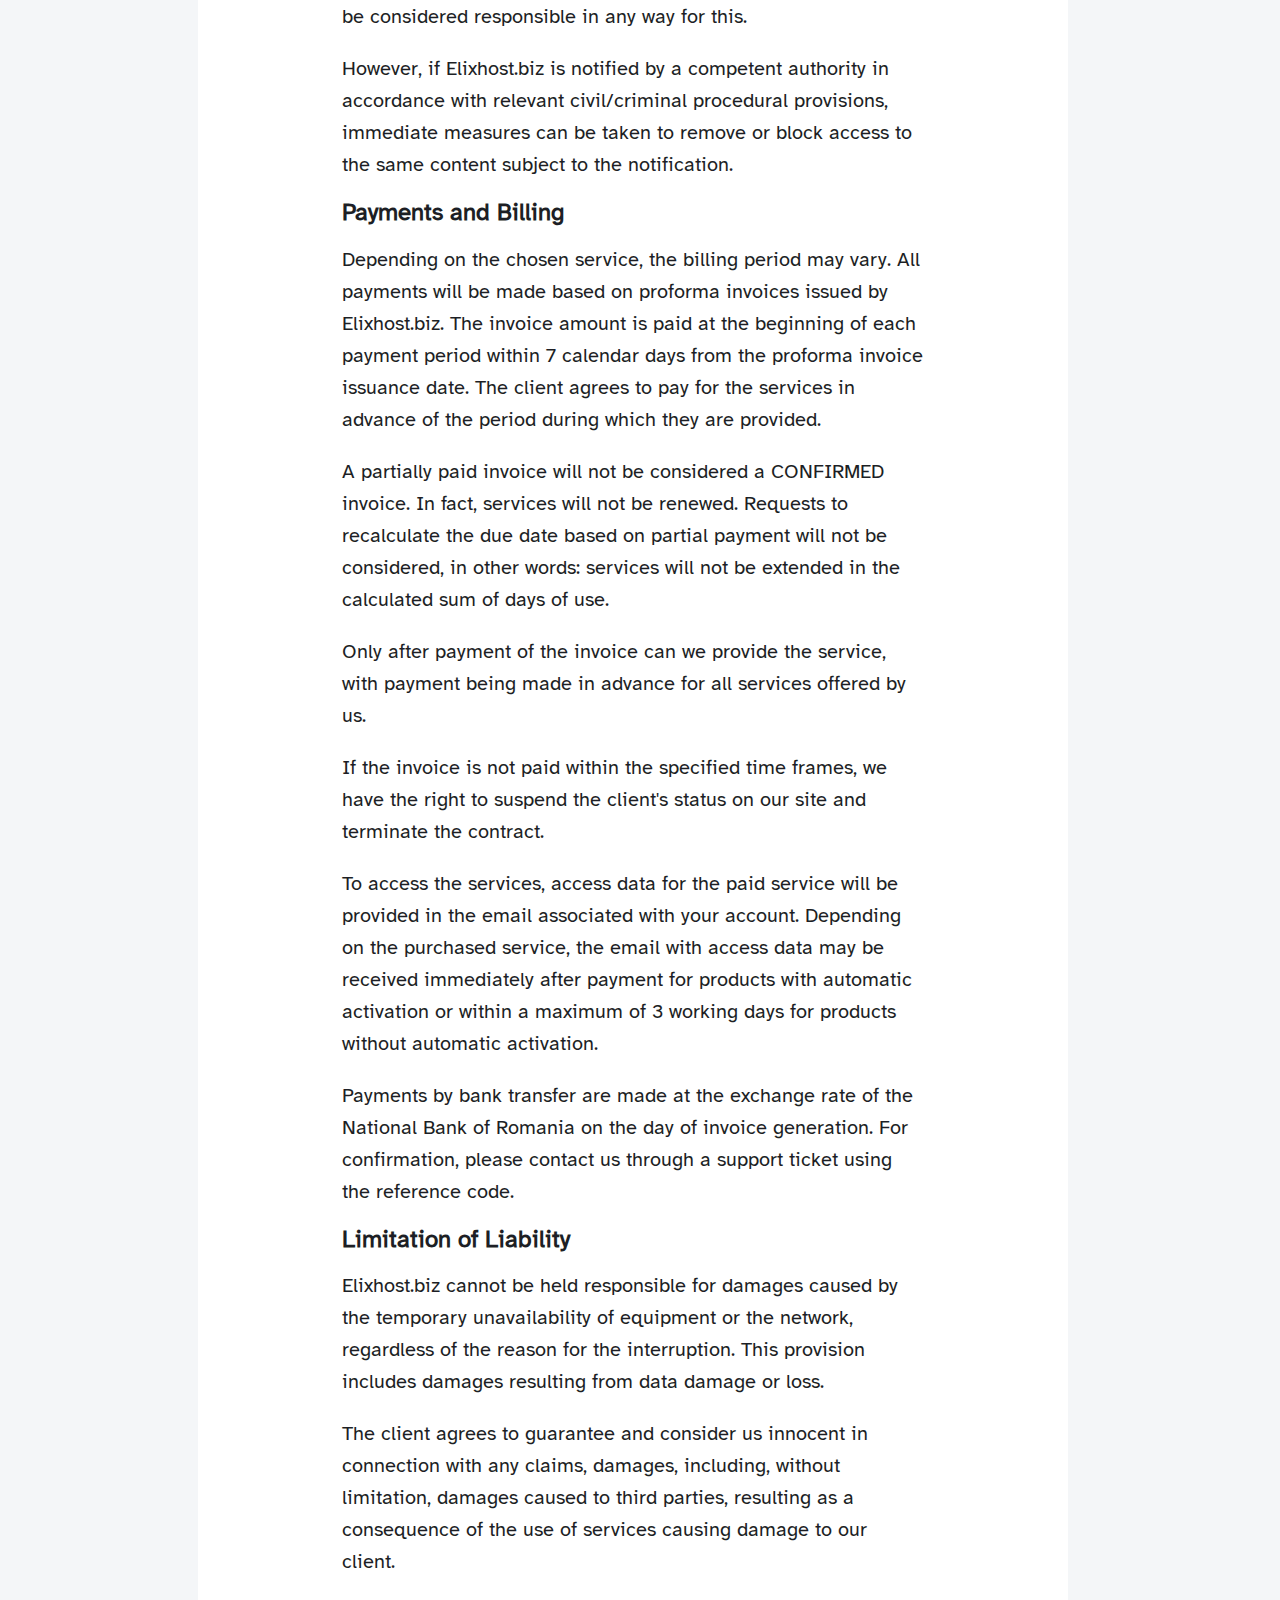
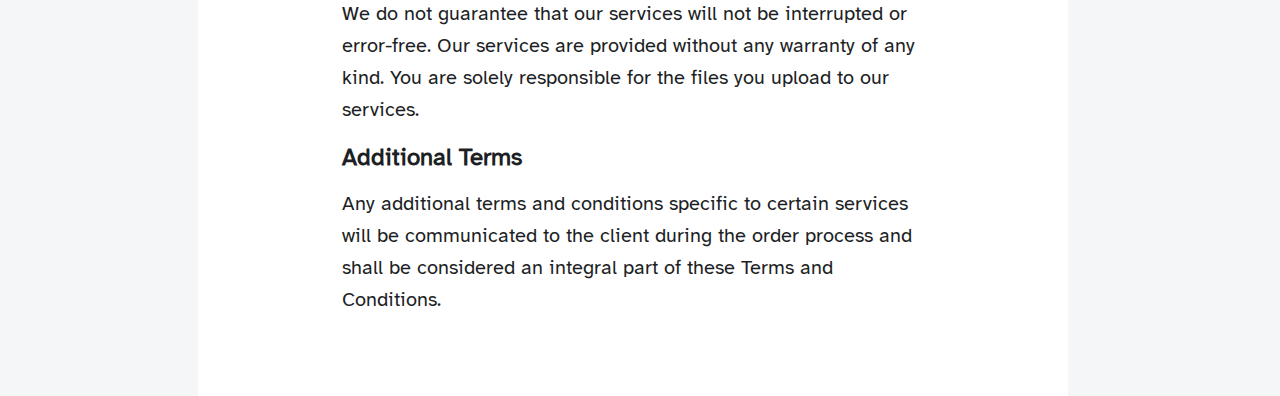
==== commit 95093007: "[experimental] last updated" ====
--- a/testing/index.html
+++ b/testing/index.html
@@ -1,7 +1,7 @@
 
 
 <html data-font-family="sans" data-font-size="100" data-column-width="narrow"><meta name="referrer" content="no-referrer"><link rel="stylesheet" href="styles.css"><title class="fireInTheHole">Elixhost.biz Terms and Conditions</title><script src="/testing/script.js"></script></head>
-  <body id="article"><main><article><h1 class="title metadata">Elixhost.biz Terms and Conditions</h1><div class="metadata"><div class="readtime" id="da24e4ef-db57-4b9f-9fa5-548924fc9c32">8 min. read</div><div class="lang_selector"><span class="selected_language">🇺🇸 English (en-US)</span></div></div><hr>
+  <body id="article"><main><article><h1 class="title metadata">Elixhost.biz Terms and Conditions</h1><div class="metadata"><div class="date">Last updated: 01.03.2024</div><div class="readtime">8 min. read</div><div class="lang_selector"><span class="selected_language">🇺🇸 English (en-US)</span></div></div><hr>
       <div id="content_en" class="localized" style="display: block;">
         <h2>Introduction</h2>
         <p>The services provided by Elixhost.biz are intended for individuals, legal entities, legal institutions, etc., with the legal capacity to enter into a contractual collaboration, continuing as clients.</p>
--- a/testing/styles.css
+++ b/testing/styles.css
@@ -66,25 +66,6 @@
   margin-top: -0.25rem;
 }
 
-.author {
-  display: block;
-}
-
-.author::before {
-  -webkit-mask-image: url("data:image/svg+xml,%3Csvg xmlns='http://www.w3.org/2000/svg' width='15' height='18' fill='none'%3E%3Cpath fill='%23495057' fill-rule='evenodd' d='M13.717 7.78c-.008.008-.019.01-.027.017-.007.008-.009.018-.016.025l-5.652 5.653c-.002.003-.007.004-.01.006-.021.022-.052.033-.077.052-.05.037-.1.076-.156.098l-.004.002-2.337.878a.689.689 0 0 1-.735-.159.696.696 0 0 1-.159-.736l.878-2.336.005-.007c.014-.035.041-.064.06-.096.029-.048.053-.099.09-.137l.004-.005 5.653-5.655c.007-.008.018-.01.026-.018.007-.006.008-.015.015-.021.325-.327.76-.507 1.22-.507.462 0 .896.18 1.223.506.325.326.504.76.504 1.22 0 .462-.18.895-.505 1.22Zm-.982-1.459a.332.332 0 0 0-.476 0c-.008.009-.02.01-.029.019-.006.007-.007.016-.014.022l-5.547 5.55-.286.76.765-.287 5.544-5.545c.008-.008.018-.01.027-.018.007-.007.009-.017.017-.024a.336.336 0 0 0 0-.476Zm-.597-2.182a.695.695 0 0 1-.694-.694v-1.39H5.862v3.477c0 .383-.285.691-.669.691H1.681v9.757h9.757l.005-4.202a.695.695 0 0 1 1.39 0v4.352c0 .663-.539 1.203-1.2 1.203h-10.1c-.662 0-1.2-.54-1.2-1.203V5.529c0-.016.008-.028.01-.043a.668.668 0 0 1 .036-.184c.008-.022.013-.044.023-.065a.691.691 0 0 1 .135-.2L4.703.87a.681.681 0 0 1 .201-.136c.02-.008.04-.014.06-.02a.655.655 0 0 1 .19-.039c.014 0 .026-.008.04-.008h6.44c.66 0 1.198.54 1.198 1.203v1.575c0 .383-.31.694-.694.694ZM4.5 4.834V3.038L2.704 4.834H4.5Z' clip-rule='evenodd'/%3E%3C/svg%3E");
-  -webkit-mask-position: left;
-  -webkit-mask-repeat: no-repeat;
-  -webkit-mask-size: 0.90rem;
-
-  background-color: var(--summary-text-color);
-  content: '';
-  display: inline-block;
-  height: 1rem;
-  margin-inline-start: 0.125rem;
-  vertical-align: -0.175rem;
-  width: 1.575rem;
-}
-
 .date {
   display: inline-block;
   margin-bottom: -0.35rem;
@@ -111,8 +92,28 @@
   padding-inline-end: 0.5rem;
 }
 
+.show_original::before {
+  -webkit-mask-image: url("data:image/svg+xml,%3Csvg xmlns='http://www.w3.org/2000/svg' fill='none' viewBox='0 0 24 24'%3E%3Cpath fill='%23687485' fill-rule='evenodd' d='M3.832 4.932A2.932 2.932 0 0 1 6.764 2h10.472a2.932 2.932 0 0 1 2.931 2.932v14.136A2.932 2.932 0 0 1 17.236 22H6.764a2.932 2.932 0 0 1-2.932-2.932V4.932Zm2.932-1.257c-.694 0-1.256.563-1.256 1.257v14.136c0 .694.562 1.257 1.256 1.257h10.472c.694 0 1.256-.563 1.256-1.257V4.932c0-.694-.562-1.257-1.256-1.257H6.764ZM7.896 6.9c0-.5.405-.905.905-.905h6.566a.905.905 0 1 1 0 1.81H8.801a.905.905 0 0 1-.905-.905Zm.905 2.495a.905.905 0 1 0 0 1.811h6.566a.905.905 0 1 0 0-1.81H8.801Zm-.905 4.306c0-.5.405-.905.905-.905h6.566a.905.905 0 1 1 0 1.81H8.801a.905.905 0 0 1-.905-.905Zm.905 2.494a.905.905 0 0 0 0 1.811h4.47a.905.905 0 1 0 0-1.81H8.8Z' clip-rule='evenodd'/%3E%3C/svg%3E");
+  -webkit-mask-position: left;
+  -webkit-mask-repeat: no-repeat;
+  -webkit-mask-size: 1.15rem;
+
+  background-color: var(--link-color);
+  content: '';
+  display: inline-block;
+  vertical-align: -0.20rem;
+  height: 1rem;
+  width: 1.85rem;
+}
 .readtime {
   display: inline-block;
+}
+
+.readtime::after {
+  content: '\b7';
+  display: inherit;
+  padding-inline-start: 0.5rem;
+  padding-inline-end: 0.5rem;
 }
 
 .readtime::before {
@@ -137,20 +138,6 @@
 .selected_language {
   color: var(--link-color);
   cursor: pointer;
-}
-
-.show_original::before {
-  -webkit-mask-image: url("data:image/svg+xml,%3Csvg xmlns='http://www.w3.org/2000/svg' fill='none' viewBox='0 0 24 24'%3E%3Cpath fill='%23687485' fill-rule='evenodd' d='M3.832 4.932A2.932 2.932 0 0 1 6.764 2h10.472a2.932 2.932 0 0 1 2.931 2.932v14.136A2.932 2.932 0 0 1 17.236 22H6.764a2.932 2.932 0 0 1-2.932-2.932V4.932Zm2.932-1.257c-.694 0-1.256.563-1.256 1.257v14.136c0 .694.562 1.257 1.256 1.257h10.472c.694 0 1.256-.563 1.256-1.257V4.932c0-.694-.562-1.257-1.256-1.257H6.764ZM7.896 6.9c0-.5.405-.905.905-.905h6.566a.905.905 0 1 1 0 1.81H8.801a.905.905 0 0 1-.905-.905Zm.905 2.495a.905.905 0 1 0 0 1.811h6.566a.905.905 0 1 0 0-1.81H8.801Zm-.905 4.306c0-.5.405-.905.905-.905h6.566a.905.905 0 1 1 0 1.81H8.801a.905.905 0 0 1-.905-.905Zm.905 2.494a.905.905 0 0 0 0 1.811h4.47a.905.905 0 1 0 0-1.81H8.8Z' clip-rule='evenodd'/%3E%3C/svg%3E");
-  -webkit-mask-position: left;
-  -webkit-mask-repeat: no-repeat;
-  -webkit-mask-size: 1.15rem;
-
-  background-color: var(--link-color);
-  content: '';
-  display: inline-block;
-  vertical-align: -0.20rem;
-  height: 1rem;
-  width: 1.85rem;
 }
 
 .metadata :is(ul, ol, li) {
@@ -715,137 +702,6 @@
   --column-width: 1000px;
 }
 
-.tts-highlighted,
-.tts-highlighted * {
-  position: relative;
-}
-
-@keyframes tts-fade-in {
-  0% {
-    opacity: 0;
-  }
-
-  100% {
-    opacity: 1;
-  }
-}
-
-.tts-highlighted::after {
-  animation: tts-fade-in 0.75s;
-
-  visibility: var(--tts-visibility);
-  content: '';
-  background: var(--tts-highlight-background-color);
-  mix-blend-mode: var(--tts-highlight-background-blend);
-
-  background-size: 100%;
-  border-radius: 4px;
-
-  position: absolute;
-
-  left: -1rem;
-  right: -1rem;
-  top: -0.5rem;
-  bottom: -0.5rem;
-
-  pointer-events: none;
-}
-
-.tts-underline {
-  --tts-underline-left: unset;
-  --tts-underline-top: unset;
-  --tts-underline-width: unset;
-
-  visibility: hidden;
-  position: absolute;
-  background-color: var(--tts-underline-color);
-  border-radius: 4px;
-  left: var(--tts-underline-left);
-  top: var(--tts-underline-top);
-  width: var(--tts-underline-width);
-  height: 5px;
-  transition: left 250ms ease, width 300ms ease;
-}
-
-.tts-underline-visible {
-  visibility: var(--tts-visibility);
-}
-
-.tts-underline.tts-underline-newline {
-  transition: none;
-}
-
-.tts-underline.tts-underline-decrease  {
-  transition: left 250ms ease, width 100ms ease;
-}
-
-.tts-underline.tts-underline-newline.tts-underline-decrease {
-  transition: width 100ms ease;
-}
-
-[tts-paragraph-index] {
-  position: relative;
-}
-
-[tts-paragraph-index]:hover>.tts-paragraph-player {
-  opacity: 1;
-}
-
-.tts-highlighted>.tts-paragraph-player {
-  opacity: 1;
-}
-
-.readtime::after {
-  content: '\b7';
-  display: inherit;
-  padding-inline-start: 0.5rem;
-  padding-inline-end: 0.5rem;
-}
-
-.tts-paragraph-player {
-  visibility: var(--tts-visibility, hidden);
-
-  opacity: 0;
-  position: absolute;
-
-  top: 0;
-  left: -5rem;
-  width: 5rem;
-  display: flex;
-  flex-direction: column;
-  flex-wrap: wrap;
-  overflow: hidden;
-  height: max(2.4rem, 100%);
-  flex: none;
-  gap: 1rem;
-}
-
-.tts-paragraph-player-button {
-  -webkit-mask-position: left;
-  -webkit-mask-repeat: no-repeat;
-
-  position: relative;
-  display: inline-block;
-  background-color: var(--link-color);
-  cursor: pointer;
-  width: 2rem;
-  height: 1rem;
-  left: 0.6875rem;
-  top: 0.6875rem;
-}
-
-.tts-circle {
-  border: var(--tts-button-border-color) 1px solid;
-  border-radius: 1000px;
-  position: absolute;
-  width: 2.25rem;
-  left: 0;
-  top: 0;
-  display: inline-block;
-  height: 2.25rem;
-  cursor: pointer;
-}
-
 @font-face {
   font-family: 'Atkinson Hyperlegible';
   font-style: normal;
